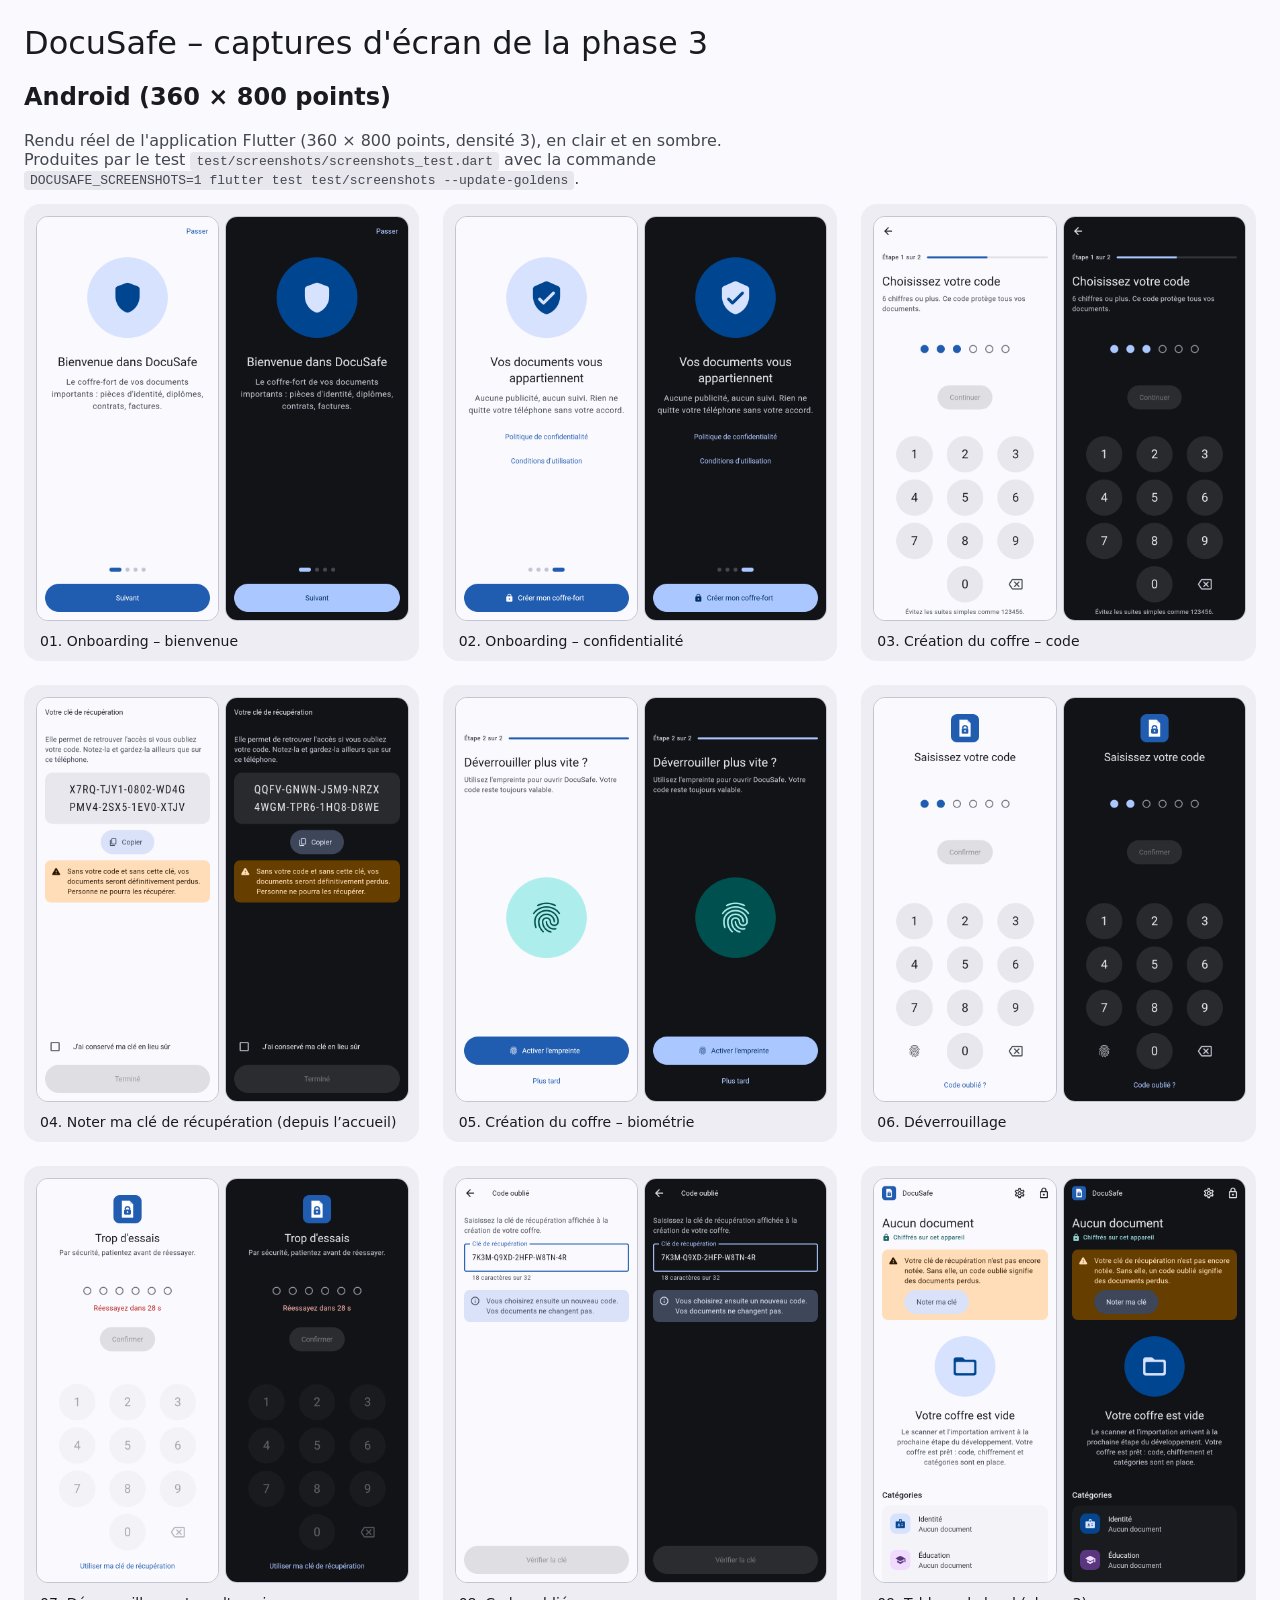
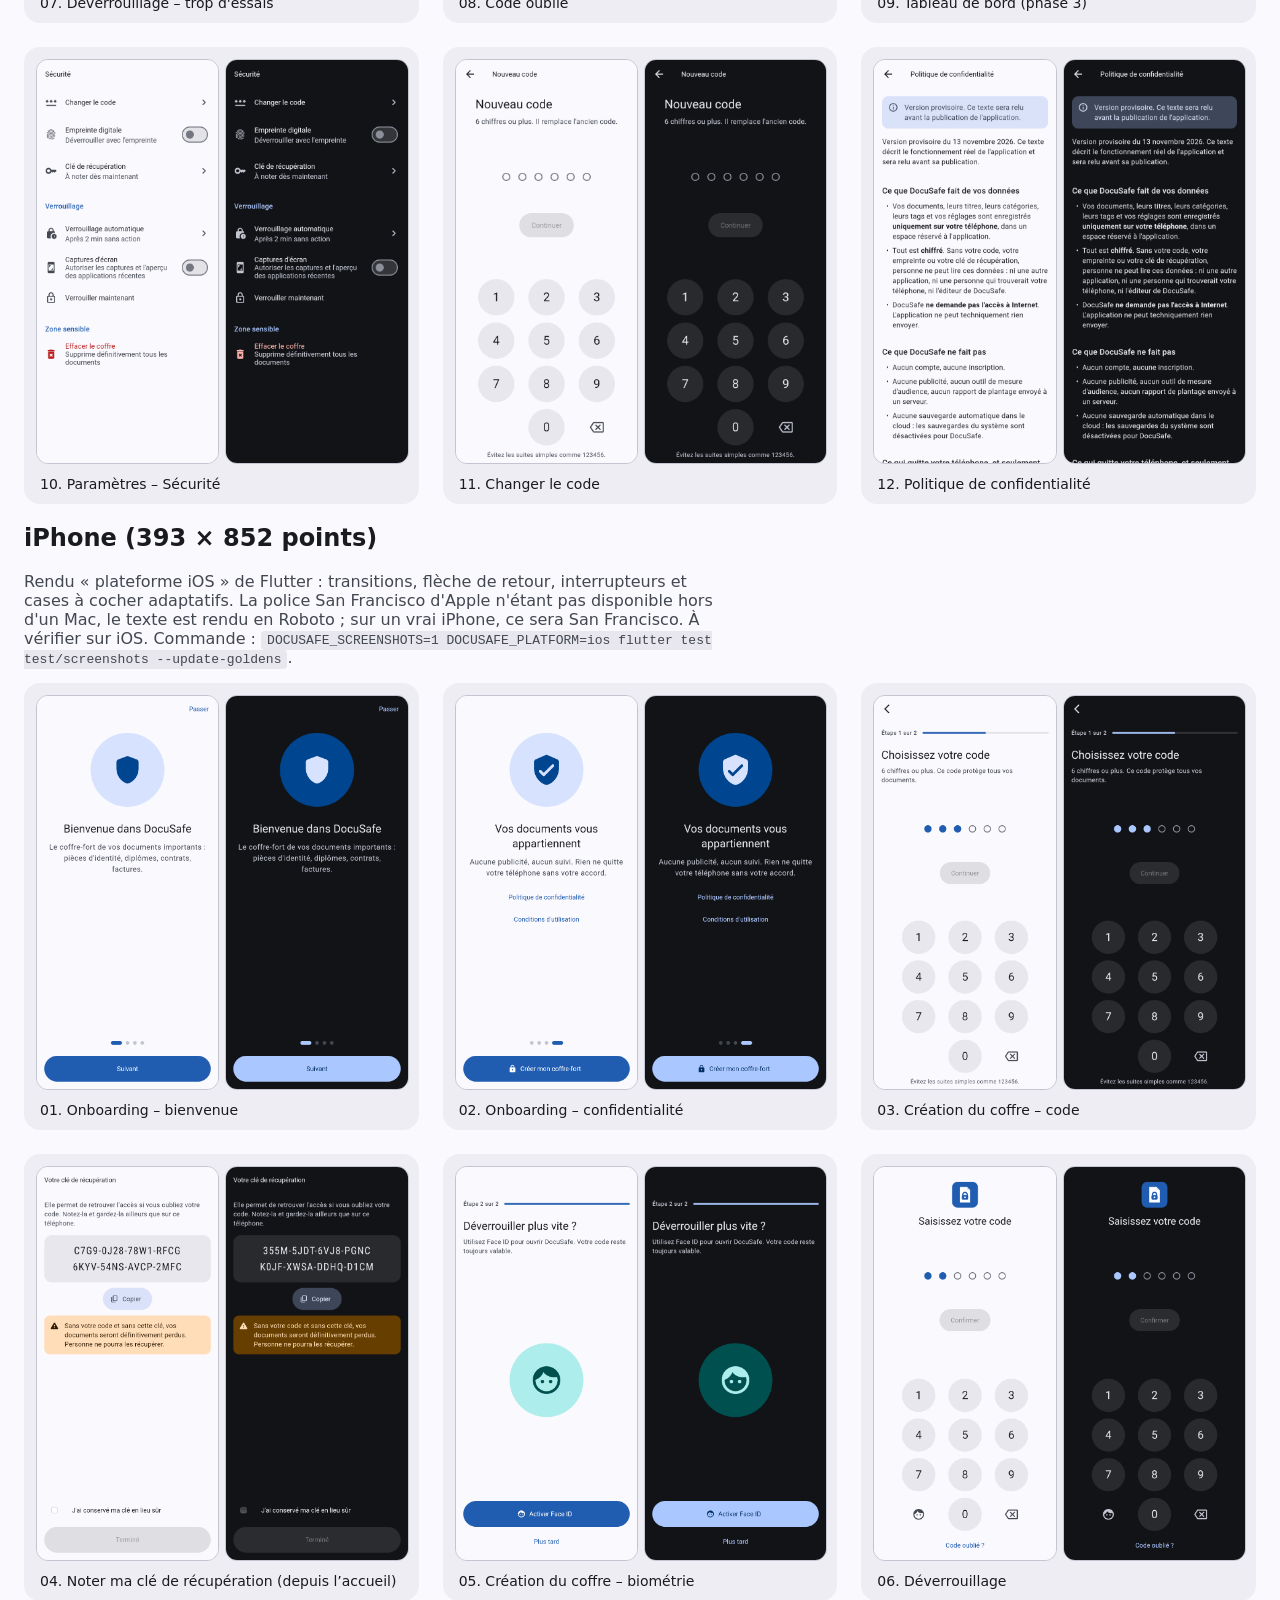
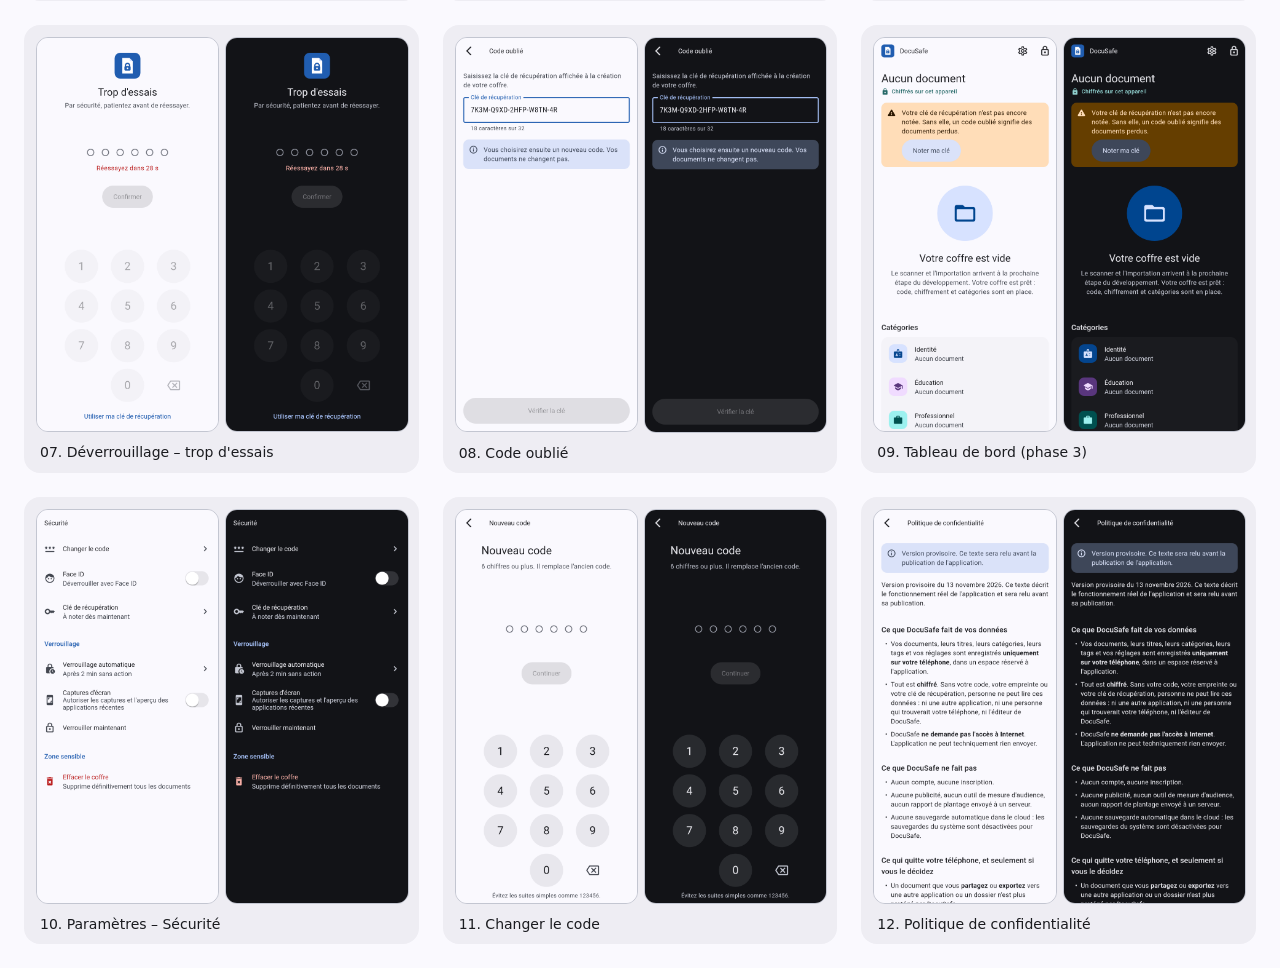
==== docs/captures/index.html @ 206ff632 "D6 révisée : clé de récupération discrète - Création du coffre en deux étapes (code, biométrie facul" ====
<!doctype html>
<html lang="fr">
<head>
<meta charset="utf-8">
<meta name="viewport" content="width=device-width, initial-scale=1">
<title>DocuSafe – captures d'écran (phase 3)</title>
<style>
  body { font-family: system-ui, sans-serif; margin: 24px; background: #FAF9FE; color: #1A1B1F; }
  h1 { font-weight: 500; }
  p { max-width: 70ch; color: #434750; }
  .grid { display: grid; grid-template-columns: repeat(auto-fill, minmax(380px, 1fr)); gap: 24px; }
  figure { margin: 0; background: #EEEDF3; border-radius: 16px; padding: 12px; display: grid; grid-template-columns: 1fr 1fr; gap: 8px; }
  img { width: 100%; border-radius: 12px; border: 1px solid #C3C6D1; }
  figcaption { grid-column: 1 / -1; font-size: 14px; padding: 4px 4px 0; }
  code { background: #E8E7ED; padding: 2px 6px; border-radius: 4px; }
</style>
</head>
<body>
<h1>DocuSafe – captures d'écran de la phase 3</h1>
<h2>Android (360 × 800 points)</h2>
<p>Rendu réel de l'application Flutter (360 × 800 points, densité 3), en clair et en sombre. Produites par le test <code>test/screenshots/screenshots_test.dart</code> avec la commande <code>DOCUSAFE_SCREENSHOTS=1 flutter test test/screenshots --update-goldens</code>.</p>
<div class="grid">
    <figure><img src="01-onboarding-1.png" alt="Onboarding – bienvenue (clair)" loading="lazy"><img src="01-onboarding-1-sombre.png" alt="Onboarding – bienvenue (sombre)" loading="lazy"><figcaption>01. Onboarding – bienvenue</figcaption></figure>
    <figure><img src="02-onboarding-4.png" alt="Onboarding – confidentialité (clair)" loading="lazy"><img src="02-onboarding-4-sombre.png" alt="Onboarding – confidentialité (sombre)" loading="lazy"><figcaption>02. Onboarding – confidentialité</figcaption></figure>
    <figure><img src="03-creation-code.png" alt="Création du coffre – code (clair)" loading="lazy"><img src="03-creation-code-sombre.png" alt="Création du coffre – code (sombre)" loading="lazy"><figcaption>03. Création du coffre – code</figcaption></figure>
    <figure><img src="04-cle-de-recuperation.png" alt="Création du coffre – clé de récupération (clair)" loading="lazy"><img src="04-cle-de-recuperation-sombre.png" alt="Création du coffre – clé de récupération (sombre)" loading="lazy"><figcaption>04. Noter ma clé de récupération (depuis l’accueil)</figcaption></figure>
    <figure><img src="05-biometrie.png" alt="Création du coffre – biométrie (clair)" loading="lazy"><img src="05-biometrie-sombre.png" alt="Création du coffre – biométrie (sombre)" loading="lazy"><figcaption>05. Création du coffre – biométrie</figcaption></figure>
    <figure><img src="06-deverrouillage.png" alt="Déverrouillage (clair)" loading="lazy"><img src="06-deverrouillage-sombre.png" alt="Déverrouillage (sombre)" loading="lazy"><figcaption>06. Déverrouillage</figcaption></figure>
    <figure><img src="07-trop-d-essais.png" alt="Déverrouillage – trop d'essais (clair)" loading="lazy"><img src="07-trop-d-essais-sombre.png" alt="Déverrouillage – trop d'essais (sombre)" loading="lazy"><figcaption>07. Déverrouillage – trop d'essais</figcaption></figure>
    <figure><img src="08-code-oublie.png" alt="Code oublié (clair)" loading="lazy"><img src="08-code-oublie-sombre.png" alt="Code oublié (sombre)" loading="lazy"><figcaption>08. Code oublié</figcaption></figure>
    <figure><img src="09-accueil.png" alt="Tableau de bord (phase 3) (clair)" loading="lazy"><img src="09-accueil-sombre.png" alt="Tableau de bord (phase 3) (sombre)" loading="lazy"><figcaption>09. Tableau de bord (phase 3)</figcaption></figure>
    <figure><img src="10-securite.png" alt="Paramètres – Sécurité (clair)" loading="lazy"><img src="10-securite-sombre.png" alt="Paramètres – Sécurité (sombre)" loading="lazy"><figcaption>10. Paramètres – Sécurité</figcaption></figure>
    <figure><img src="11-changer-le-code.png" alt="Changer le code (clair)" loading="lazy"><img src="11-changer-le-code-sombre.png" alt="Changer le code (sombre)" loading="lazy"><figcaption>11. Changer le code</figcaption></figure>
    <figure><img src="12-confidentialite.png" alt="Politique de confidentialité (clair)" loading="lazy"><img src="12-confidentialite-sombre.png" alt="Politique de confidentialité (sombre)" loading="lazy"><figcaption>12. Politique de confidentialité</figcaption></figure>
</div>
<h2>iPhone (393 × 852 points)</h2>
<p>Rendu « plateforme iOS » de Flutter : transitions, flèche de retour, interrupteurs et cases à cocher adaptatifs. La police San Francisco d'Apple n'étant pas disponible hors d'un Mac, le texte est rendu en Roboto ; sur un vrai iPhone, ce sera San Francisco. À vérifier sur iOS. Commande : <code>DOCUSAFE_SCREENSHOTS=1 DOCUSAFE_PLATFORM=ios flutter test test/screenshots --update-goldens</code>.</p>
<div class="grid">
    <figure><img src="ios/01-onboarding-1.png" alt="Onboarding – bienvenue (iOS, clair)" loading="lazy"><img src="ios/01-onboarding-1-sombre.png" alt="Onboarding – bienvenue (iOS, sombre)" loading="lazy"><figcaption>01. Onboarding – bienvenue</figcaption></figure>
    <figure><img src="ios/02-onboarding-4.png" alt="Onboarding – confidentialité (iOS, clair)" loading="lazy"><img src="ios/02-onboarding-4-sombre.png" alt="Onboarding – confidentialité (iOS, sombre)" loading="lazy"><figcaption>02. Onboarding – confidentialité</figcaption></figure>
    <figure><img src="ios/03-creation-code.png" alt="Création du coffre – code (iOS, clair)" loading="lazy"><img src="ios/03-creation-code-sombre.png" alt="Création du coffre – code (iOS, sombre)" loading="lazy"><figcaption>03. Création du coffre – code</figcaption></figure>
    <figure><img src="ios/04-cle-de-recuperation.png" alt="Création du coffre – clé de récupération (iOS, clair)" loading="lazy"><img src="ios/04-cle-de-recuperation-sombre.png" alt="Création du coffre – clé de récupération (iOS, sombre)" loading="lazy"><figcaption>04. Noter ma clé de récupération (depuis l’accueil)</figcaption></figure>
    <figure><img src="ios/05-biometrie.png" alt="Création du coffre – biométrie (iOS, clair)" loading="lazy"><img src="ios/05-biometrie-sombre.png" alt="Création du coffre – biométrie (iOS, sombre)" loading="lazy"><figcaption>05. Création du coffre – biométrie</figcaption></figure>
    <figure><img src="ios/06-deverrouillage.png" alt="Déverrouillage (iOS, clair)" loading="lazy"><img src="ios/06-deverrouillage-sombre.png" alt="Déverrouillage (iOS, sombre)" loading="lazy"><figcaption>06. Déverrouillage</figcaption></figure>
    <figure><img src="ios/07-trop-d-essais.png" alt="Déverrouillage – trop d'essais (iOS, clair)" loading="lazy"><img src="ios/07-trop-d-essais-sombre.png" alt="Déverrouillage – trop d'essais (iOS, sombre)" loading="lazy"><figcaption>07. Déverrouillage – trop d'essais</figcaption></figure>
    <figure><img src="ios/08-code-oublie.png" alt="Code oublié (iOS, clair)" loading="lazy"><img src="ios/08-code-oublie-sombre.png" alt="Code oublié (iOS, sombre)" loading="lazy"><figcaption>08. Code oublié</figcaption></figure>
    <figure><img src="ios/09-accueil.png" alt="Tableau de bord (phase 3) (iOS, clair)" loading="lazy"><img src="ios/09-accueil-sombre.png" alt="Tableau de bord (phase 3) (iOS, sombre)" loading="lazy"><figcaption>09. Tableau de bord (phase 3)</figcaption></figure>
    <figure><img src="ios/10-securite.png" alt="Paramètres – Sécurité (iOS, clair)" loading="lazy"><img src="ios/10-securite-sombre.png" alt="Paramètres – Sécurité (iOS, sombre)" loading="lazy"><figcaption>10. Paramètres – Sécurité</figcaption></figure>
    <figure><img src="ios/11-changer-le-code.png" alt="Changer le code (iOS, clair)" loading="lazy"><img src="ios/11-changer-le-code-sombre.png" alt="Changer le code (iOS, sombre)" loading="lazy"><figcaption>11. Changer le code</figcaption></figure>
    <figure><img src="ios/12-confidentialite.png" alt="Politique de confidentialité (iOS, clair)" loading="lazy"><img src="ios/12-confidentialite-sombre.png" alt="Politique de confidentialité (iOS, sombre)" loading="lazy"><figcaption>12. Politique de confidentialité</figcaption></figure>
</div>
</body>
</html>
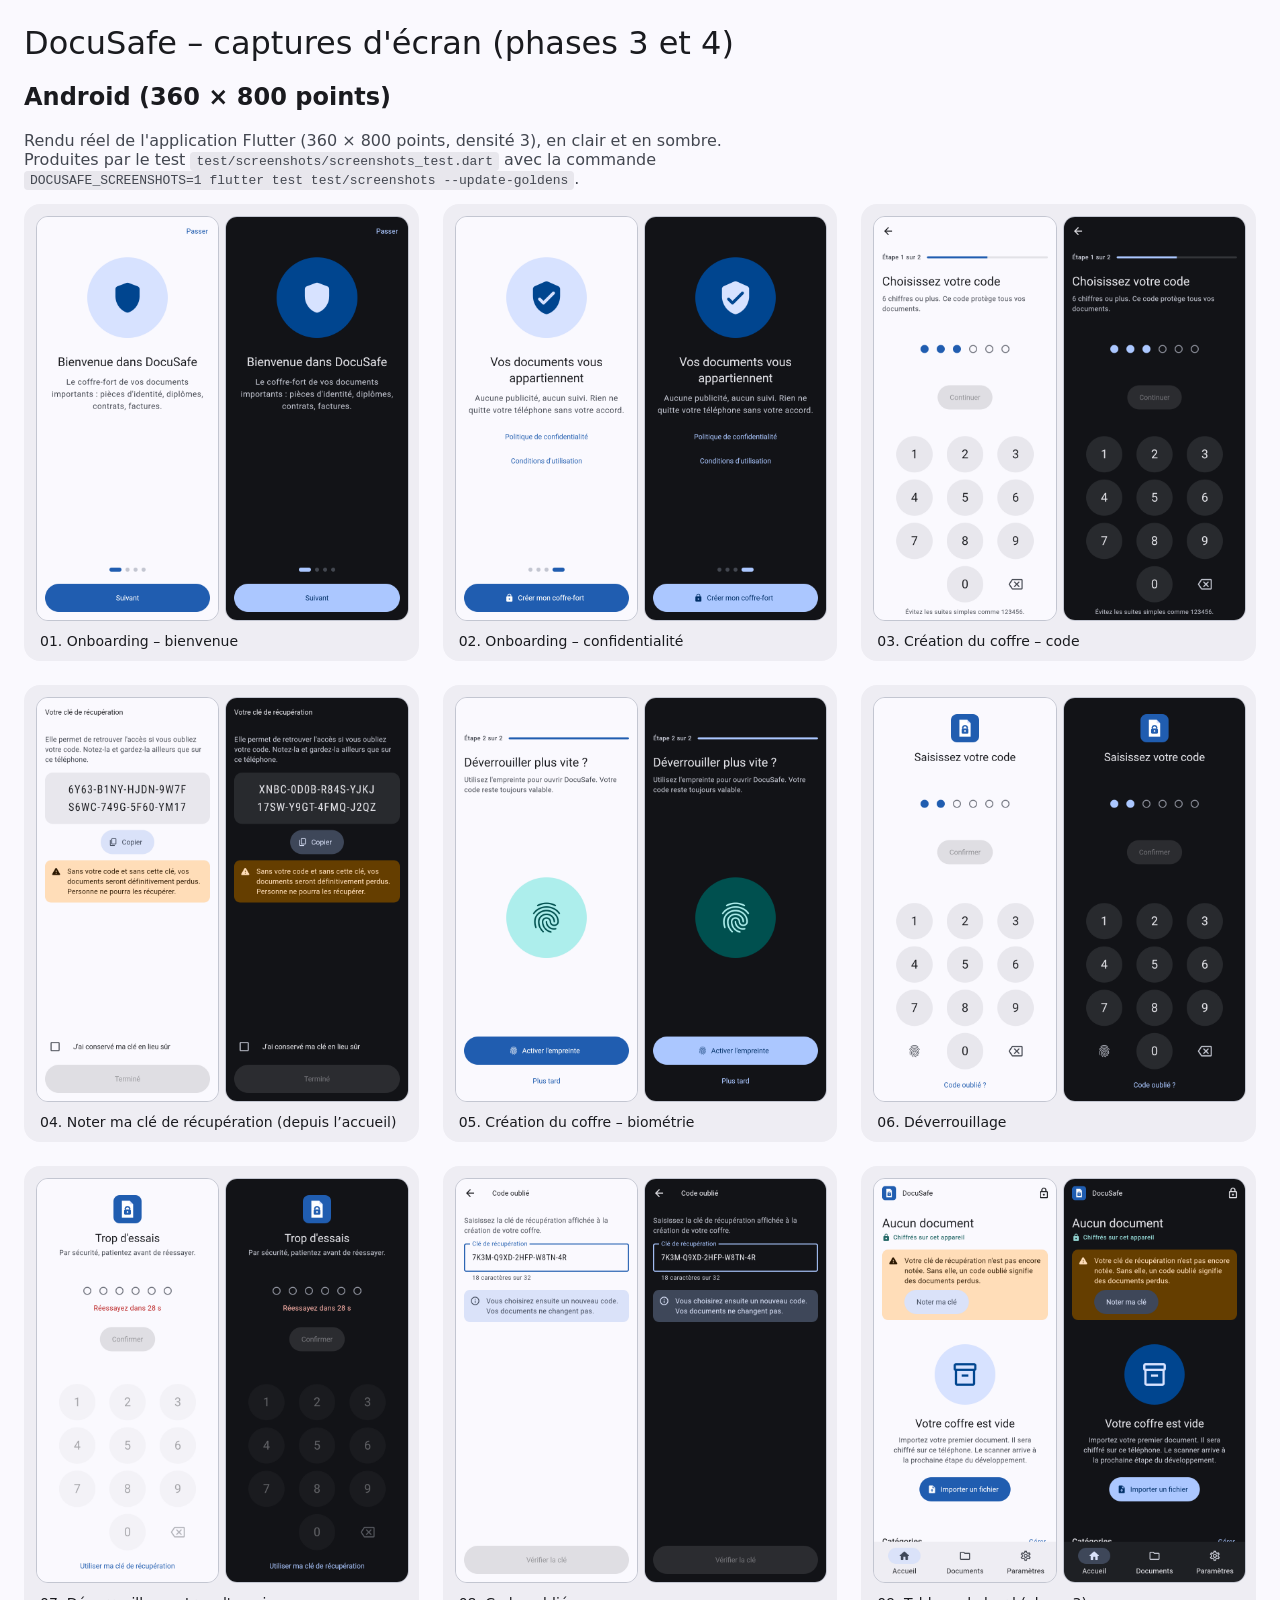
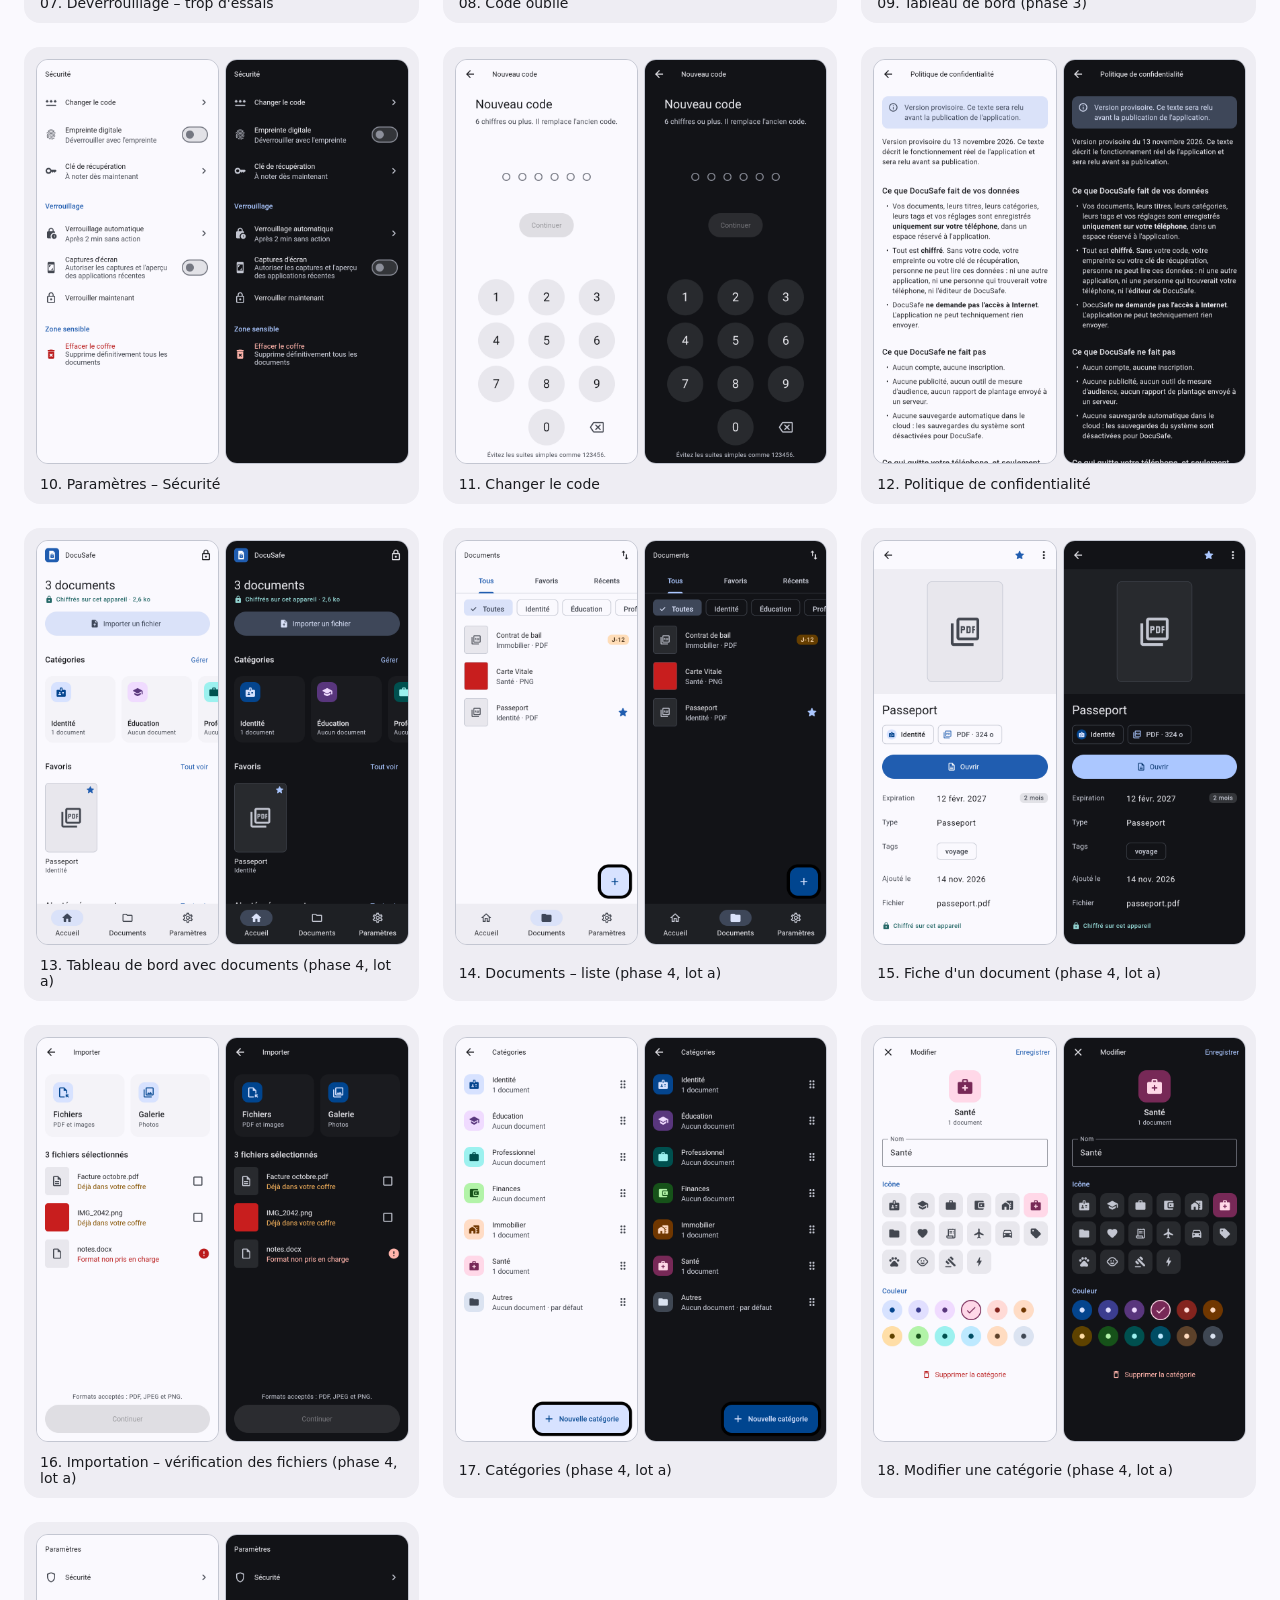
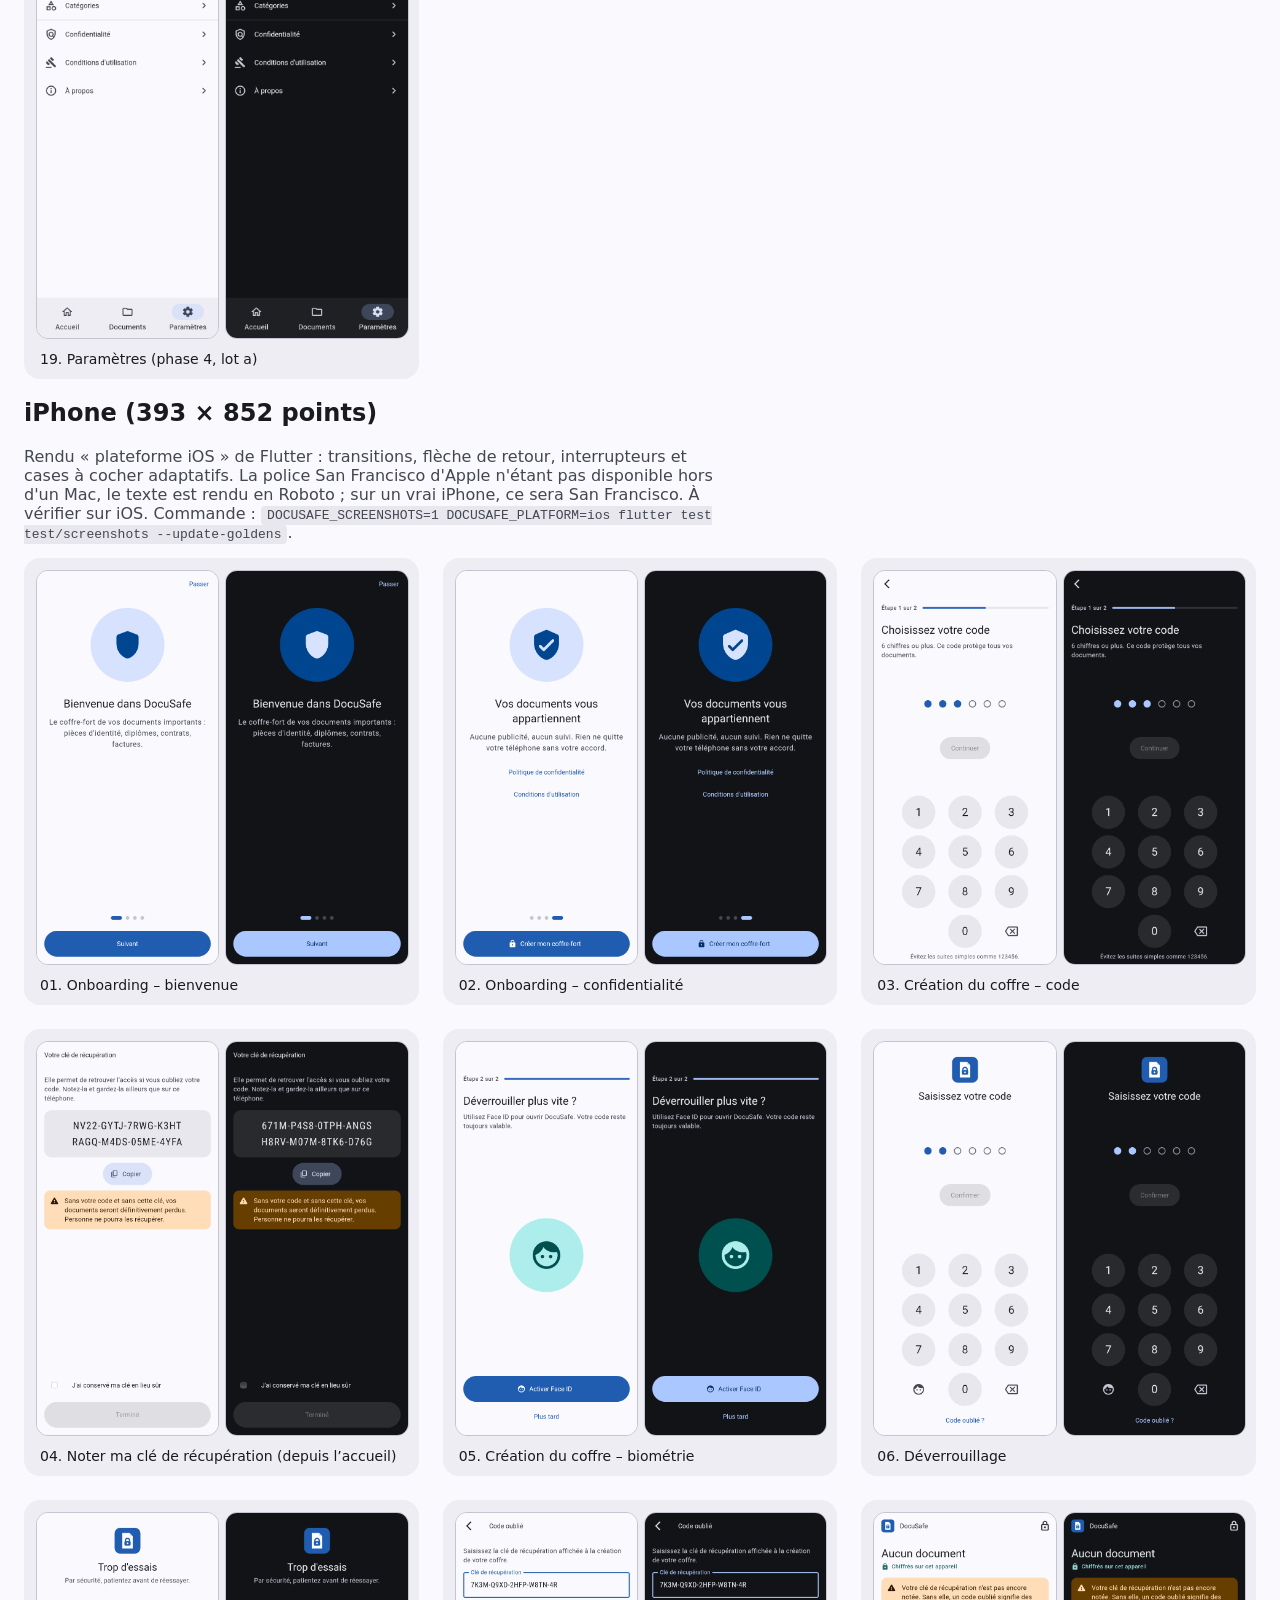
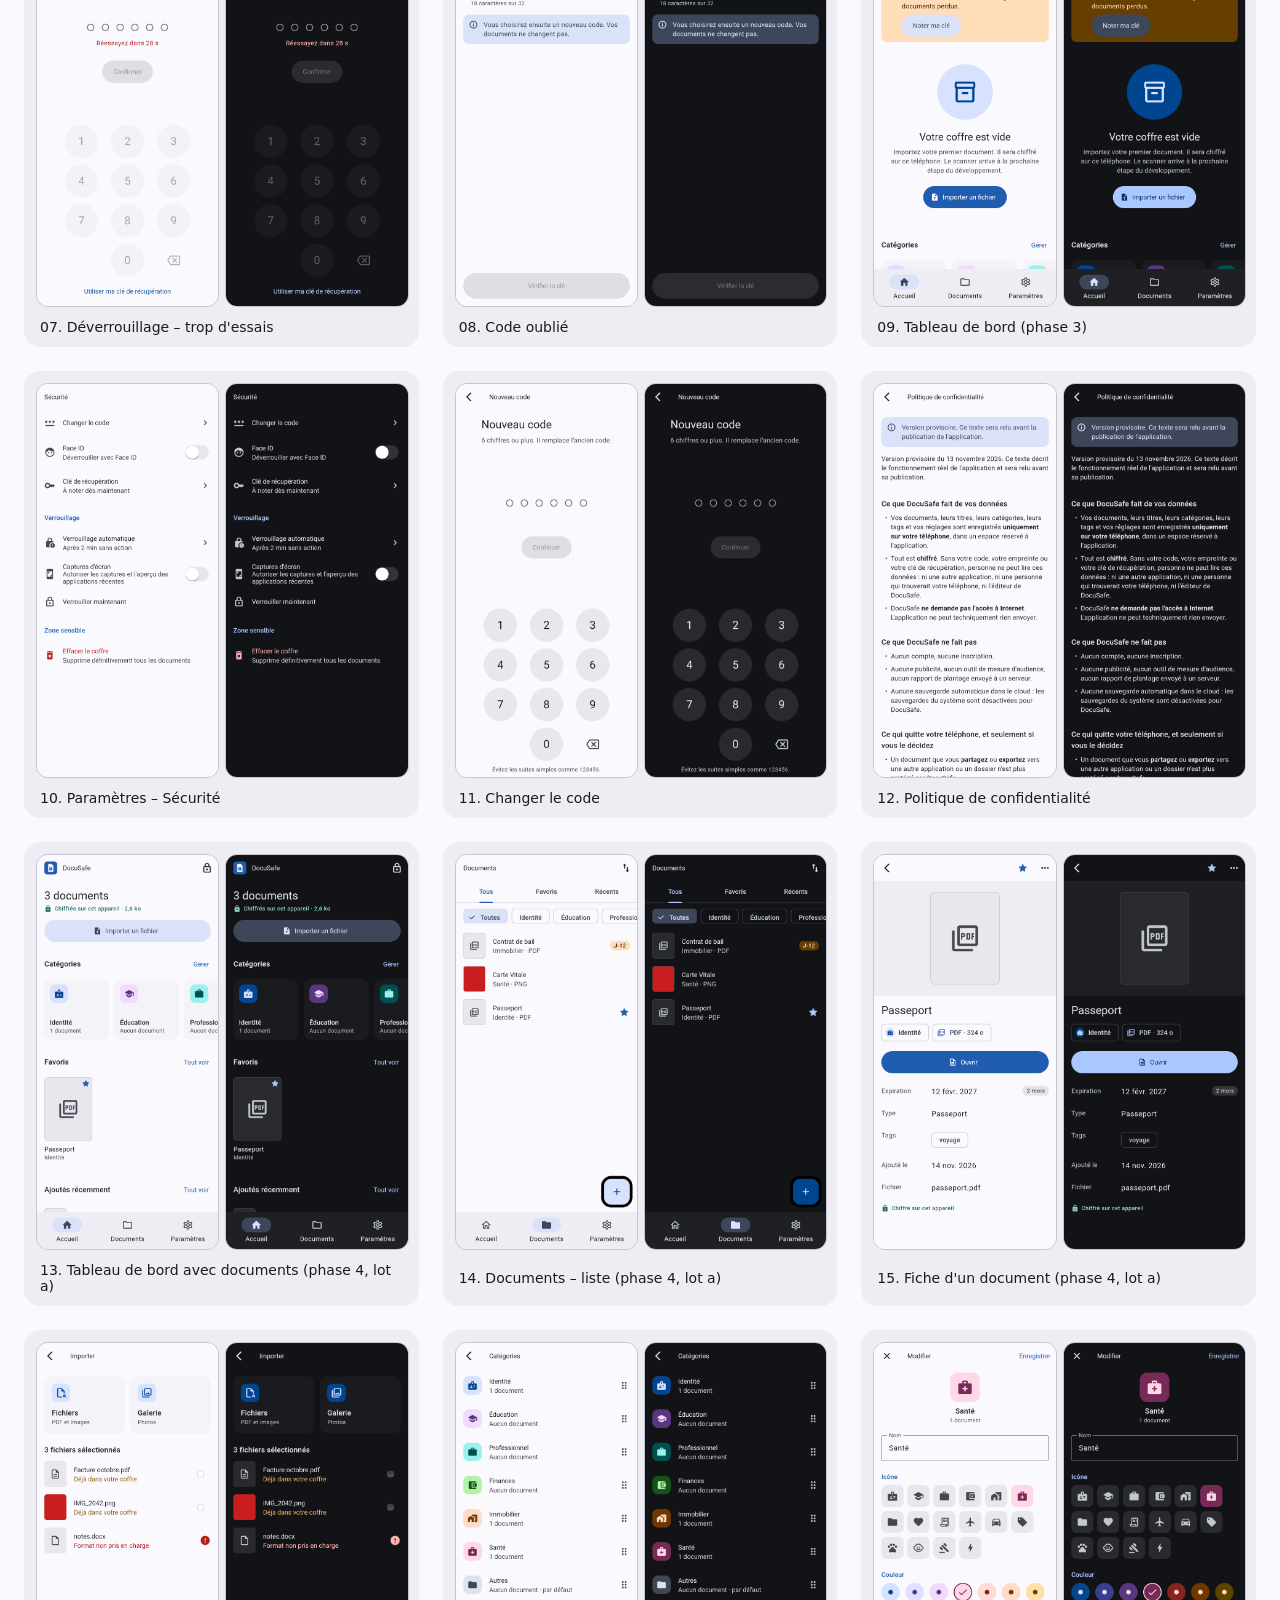
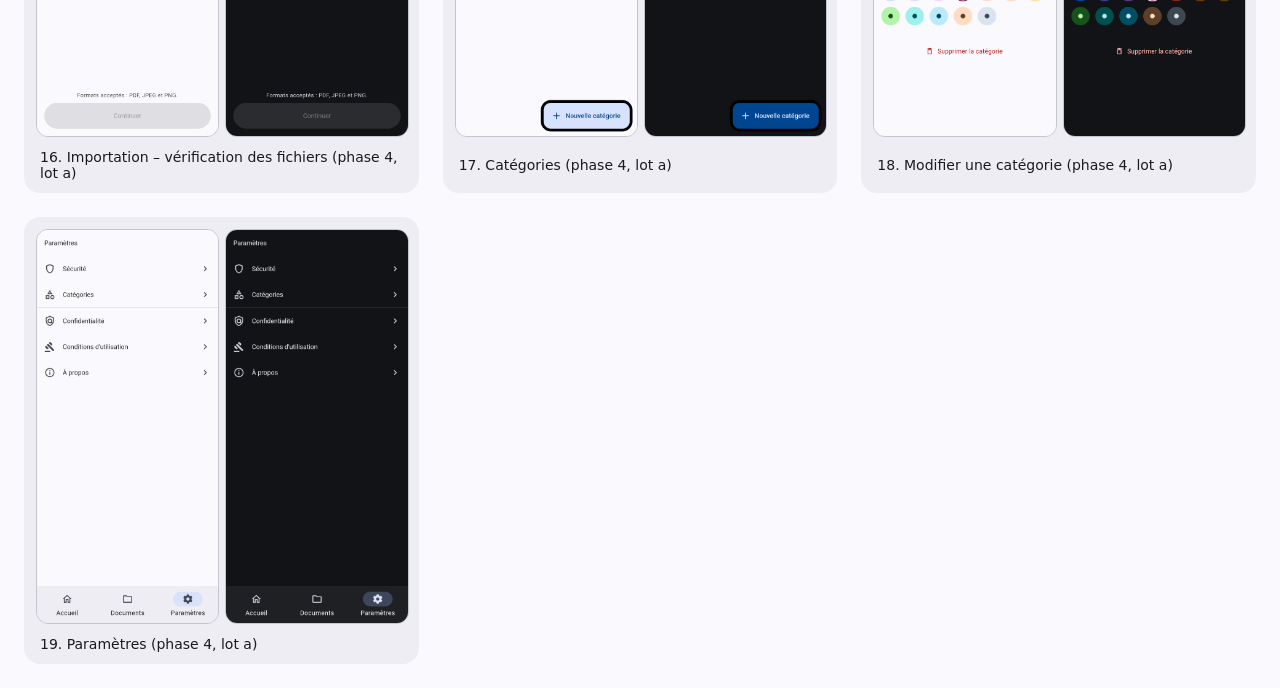
==== commit 906fdd74: "Phase 4 lot a (2/3) : écrans documents, importation, catégories, navigation, paramètres - Barre du b" ====
--- a/docs/captures/index.html
+++ b/docs/captures/index.html
@@ -3,7 +3,7 @@
 <head>
 <meta charset="utf-8">
 <meta name="viewport" content="width=device-width, initial-scale=1">
-<title>DocuSafe – captures d'écran (phase 3)</title>
+<title>DocuSafe – captures d'écran</title>
 <style>
   body { font-family: system-ui, sans-serif; margin: 24px; background: #FAF9FE; color: #1A1B1F; }
   h1 { font-weight: 500; }
@@ -16,7 +16,7 @@
 </style>
 </head>
 <body>
-<h1>DocuSafe – captures d'écran de la phase 3</h1>
+<h1>DocuSafe – captures d'écran (phases 3 et 4)</h1>
 <h2>Android (360 × 800 points)</h2>
 <p>Rendu réel de l'application Flutter (360 × 800 points, densité 3), en clair et en sombre. Produites par le test <code>test/screenshots/screenshots_test.dart</code> avec la commande <code>DOCUSAFE_SCREENSHOTS=1 flutter test test/screenshots --update-goldens</code>.</p>
 <div class="grid">
@@ -32,6 +32,13 @@
     <figure><img src="10-securite.png" alt="Paramètres – Sécurité (clair)" loading="lazy"><img src="10-securite-sombre.png" alt="Paramètres – Sécurité (sombre)" loading="lazy"><figcaption>10. Paramètres – Sécurité</figcaption></figure>
     <figure><img src="11-changer-le-code.png" alt="Changer le code (clair)" loading="lazy"><img src="11-changer-le-code-sombre.png" alt="Changer le code (sombre)" loading="lazy"><figcaption>11. Changer le code</figcaption></figure>
     <figure><img src="12-confidentialite.png" alt="Politique de confidentialité (clair)" loading="lazy"><img src="12-confidentialite-sombre.png" alt="Politique de confidentialité (sombre)" loading="lazy"><figcaption>12. Politique de confidentialité</figcaption></figure>
+    <figure><img src="13-accueil-rempli.png" alt="Tableau de bord avec documents (clair)" loading="lazy"><img src="13-accueil-rempli-sombre.png" alt="Tableau de bord avec documents (sombre)" loading="lazy"><figcaption>13. Tableau de bord avec documents (phase 4, lot a)</figcaption></figure>
+    <figure><img src="14-documents.png" alt="Documents – liste (clair)" loading="lazy"><img src="14-documents-sombre.png" alt="Documents – liste (sombre)" loading="lazy"><figcaption>14. Documents – liste (phase 4, lot a)</figcaption></figure>
+    <figure><img src="15-fiche.png" alt="Fiche d'un document (clair)" loading="lazy"><img src="15-fiche-sombre.png" alt="Fiche d'un document (sombre)" loading="lazy"><figcaption>15. Fiche d'un document (phase 4, lot a)</figcaption></figure>
+    <figure><img src="16-importation.png" alt="Importation – vérification des fichiers (clair)" loading="lazy"><img src="16-importation-sombre.png" alt="Importation – vérification des fichiers (sombre)" loading="lazy"><figcaption>16. Importation – vérification des fichiers (phase 4, lot a)</figcaption></figure>
+    <figure><img src="17-categories.png" alt="Catégories (clair)" loading="lazy"><img src="17-categories-sombre.png" alt="Catégories (sombre)" loading="lazy"><figcaption>17. Catégories (phase 4, lot a)</figcaption></figure>
+    <figure><img src="18-categorie-modifier.png" alt="Modifier une catégorie (clair)" loading="lazy"><img src="18-categorie-modifier-sombre.png" alt="Modifier une catégorie (sombre)" loading="lazy"><figcaption>18. Modifier une catégorie (phase 4, lot a)</figcaption></figure>
+    <figure><img src="19-parametres.png" alt="Paramètres (clair)" loading="lazy"><img src="19-parametres-sombre.png" alt="Paramètres (sombre)" loading="lazy"><figcaption>19. Paramètres (phase 4, lot a)</figcaption></figure>
 </div>
 <h2>iPhone (393 × 852 points)</h2>
 <p>Rendu « plateforme iOS » de Flutter : transitions, flèche de retour, interrupteurs et cases à cocher adaptatifs. La police San Francisco d'Apple n'étant pas disponible hors d'un Mac, le texte est rendu en Roboto ; sur un vrai iPhone, ce sera San Francisco. À vérifier sur iOS. Commande : <code>DOCUSAFE_SCREENSHOTS=1 DOCUSAFE_PLATFORM=ios flutter test test/screenshots --update-goldens</code>.</p>
@@ -48,6 +55,13 @@
     <figure><img src="ios/10-securite.png" alt="Paramètres – Sécurité (iOS, clair)" loading="lazy"><img src="ios/10-securite-sombre.png" alt="Paramètres – Sécurité (iOS, sombre)" loading="lazy"><figcaption>10. Paramètres – Sécurité</figcaption></figure>
     <figure><img src="ios/11-changer-le-code.png" alt="Changer le code (iOS, clair)" loading="lazy"><img src="ios/11-changer-le-code-sombre.png" alt="Changer le code (iOS, sombre)" loading="lazy"><figcaption>11. Changer le code</figcaption></figure>
     <figure><img src="ios/12-confidentialite.png" alt="Politique de confidentialité (iOS, clair)" loading="lazy"><img src="ios/12-confidentialite-sombre.png" alt="Politique de confidentialité (iOS, sombre)" loading="lazy"><figcaption>12. Politique de confidentialité</figcaption></figure>
+    <figure><img src="ios/13-accueil-rempli.png" alt="Tableau de bord avec documents (iOS, clair)" loading="lazy"><img src="ios/13-accueil-rempli-sombre.png" alt="Tableau de bord avec documents (iOS, sombre)" loading="lazy"><figcaption>13. Tableau de bord avec documents (phase 4, lot a)</figcaption></figure>
+    <figure><img src="ios/14-documents.png" alt="Documents – liste (iOS, clair)" loading="lazy"><img src="ios/14-documents-sombre.png" alt="Documents – liste (iOS, sombre)" loading="lazy"><figcaption>14. Documents – liste (phase 4, lot a)</figcaption></figure>
+    <figure><img src="ios/15-fiche.png" alt="Fiche d'un document (iOS, clair)" loading="lazy"><img src="ios/15-fiche-sombre.png" alt="Fiche d'un document (iOS, sombre)" loading="lazy"><figcaption>15. Fiche d'un document (phase 4, lot a)</figcaption></figure>
+    <figure><img src="ios/16-importation.png" alt="Importation – vérification des fichiers (iOS, clair)" loading="lazy"><img src="ios/16-importation-sombre.png" alt="Importation – vérification des fichiers (iOS, sombre)" loading="lazy"><figcaption>16. Importation – vérification des fichiers (phase 4, lot a)</figcaption></figure>
+    <figure><img src="ios/17-categories.png" alt="Catégories (iOS, clair)" loading="lazy"><img src="ios/17-categories-sombre.png" alt="Catégories (iOS, sombre)" loading="lazy"><figcaption>17. Catégories (phase 4, lot a)</figcaption></figure>
+    <figure><img src="ios/18-categorie-modifier.png" alt="Modifier une catégorie (iOS, clair)" loading="lazy"><img src="ios/18-categorie-modifier-sombre.png" alt="Modifier une catégorie (iOS, sombre)" loading="lazy"><figcaption>18. Modifier une catégorie (phase 4, lot a)</figcaption></figure>
+    <figure><img src="ios/19-parametres.png" alt="Paramètres (iOS, clair)" loading="lazy"><img src="ios/19-parametres-sombre.png" alt="Paramètres (iOS, sombre)" loading="lazy"><figcaption>19. Paramètres (phase 4, lot a)</figcaption></figure>
 </div>
 </body>
 </html>
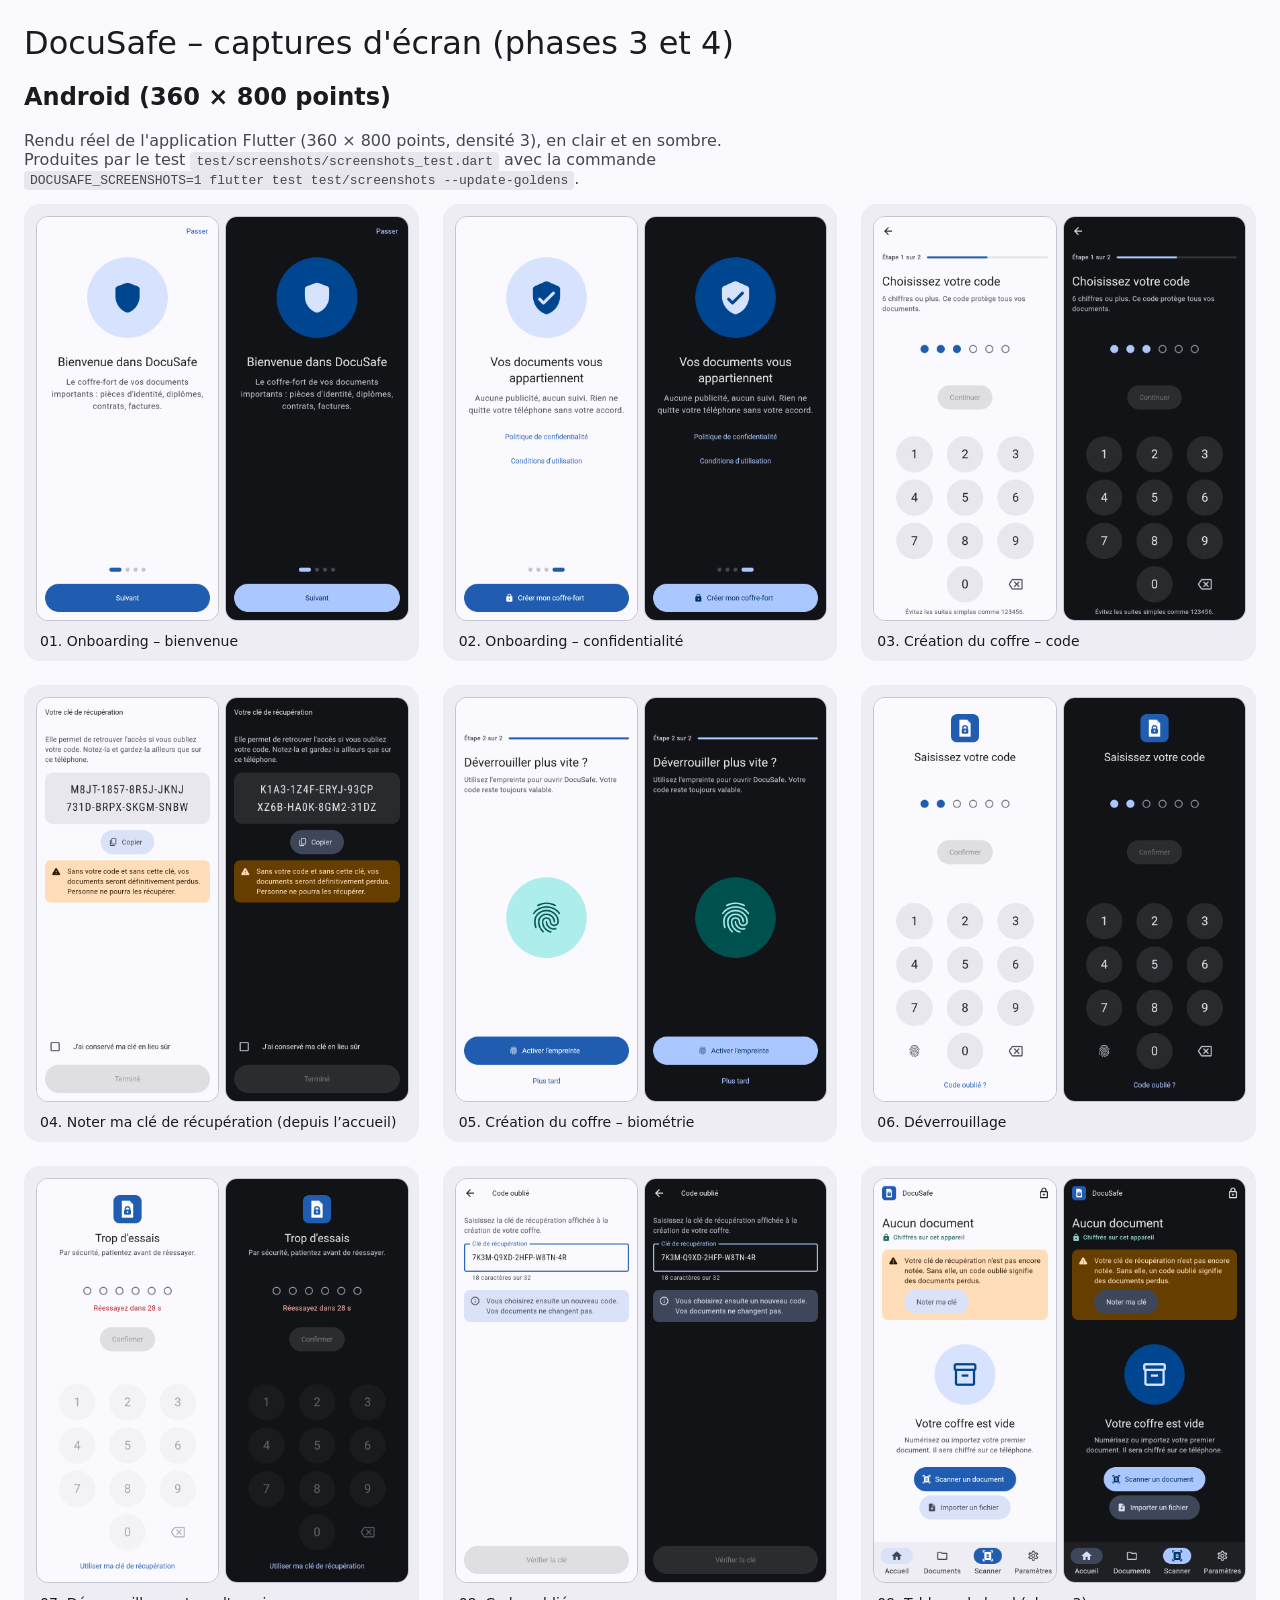
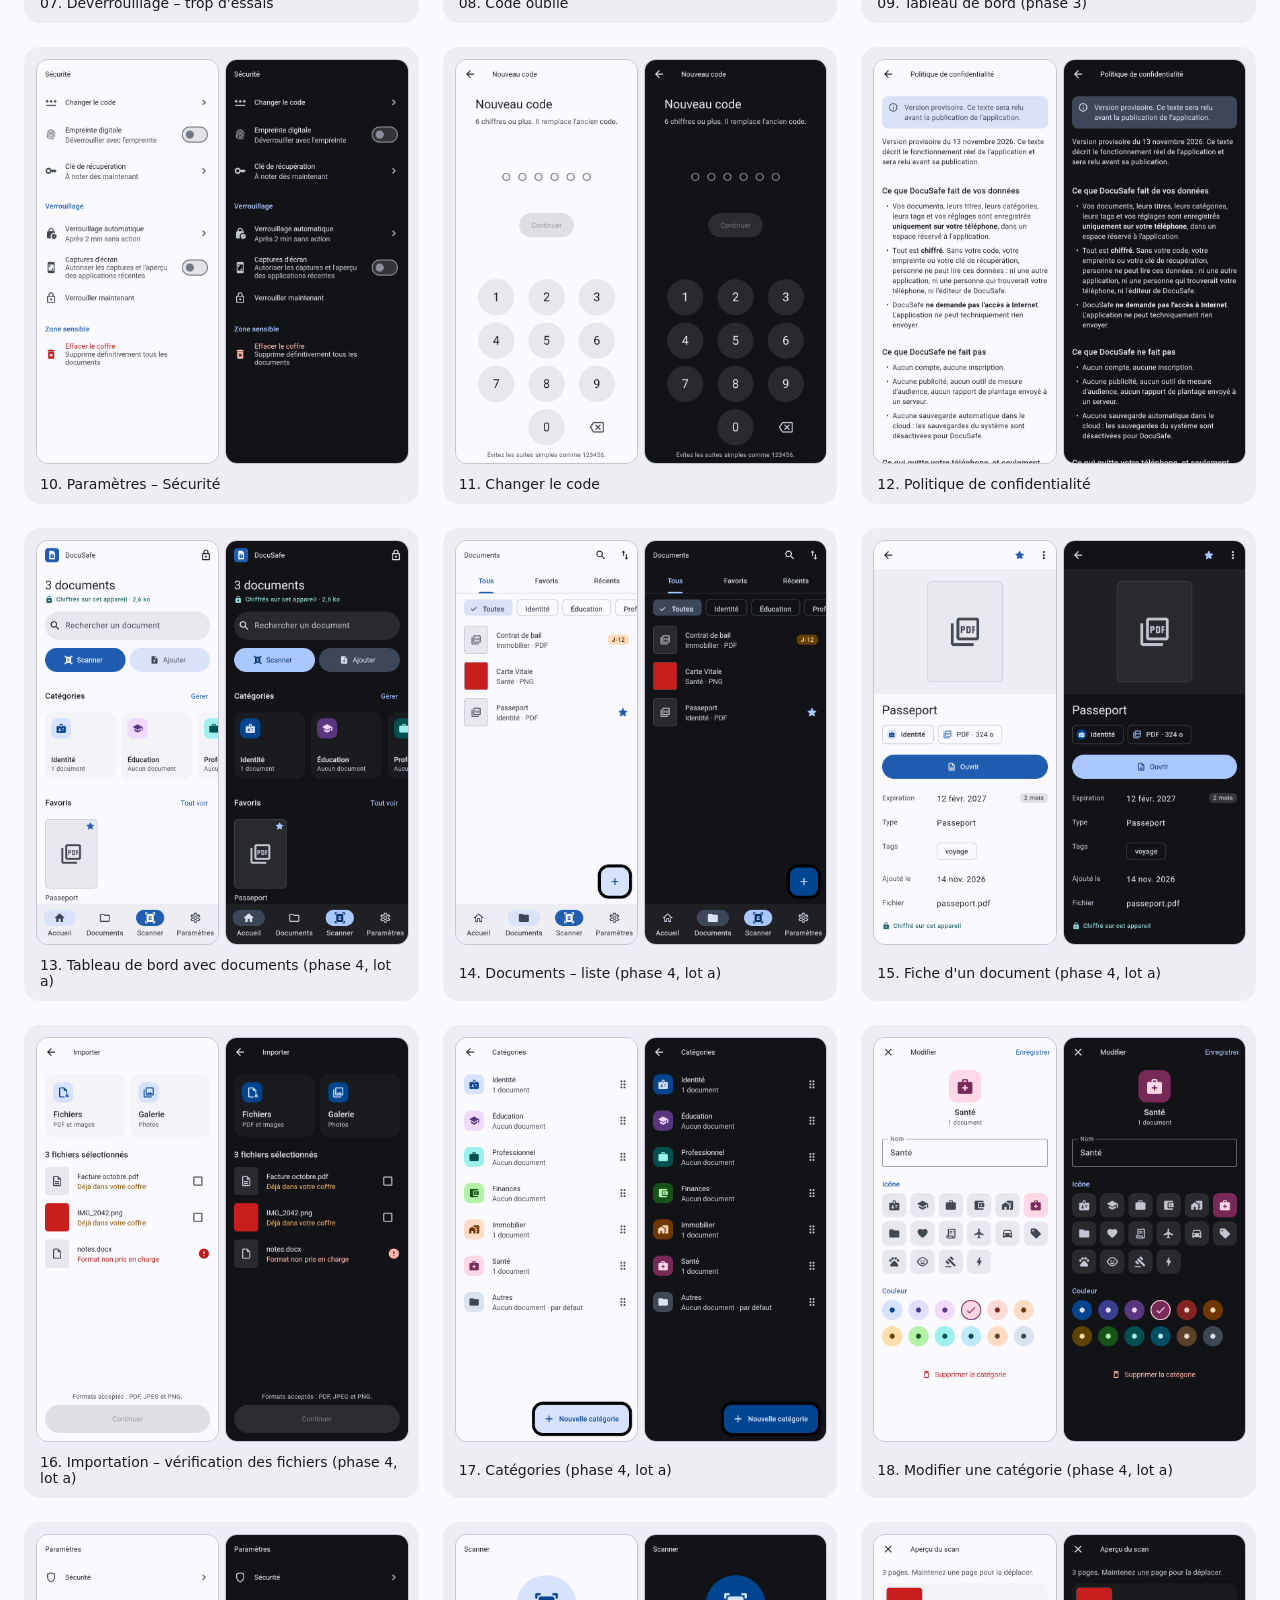
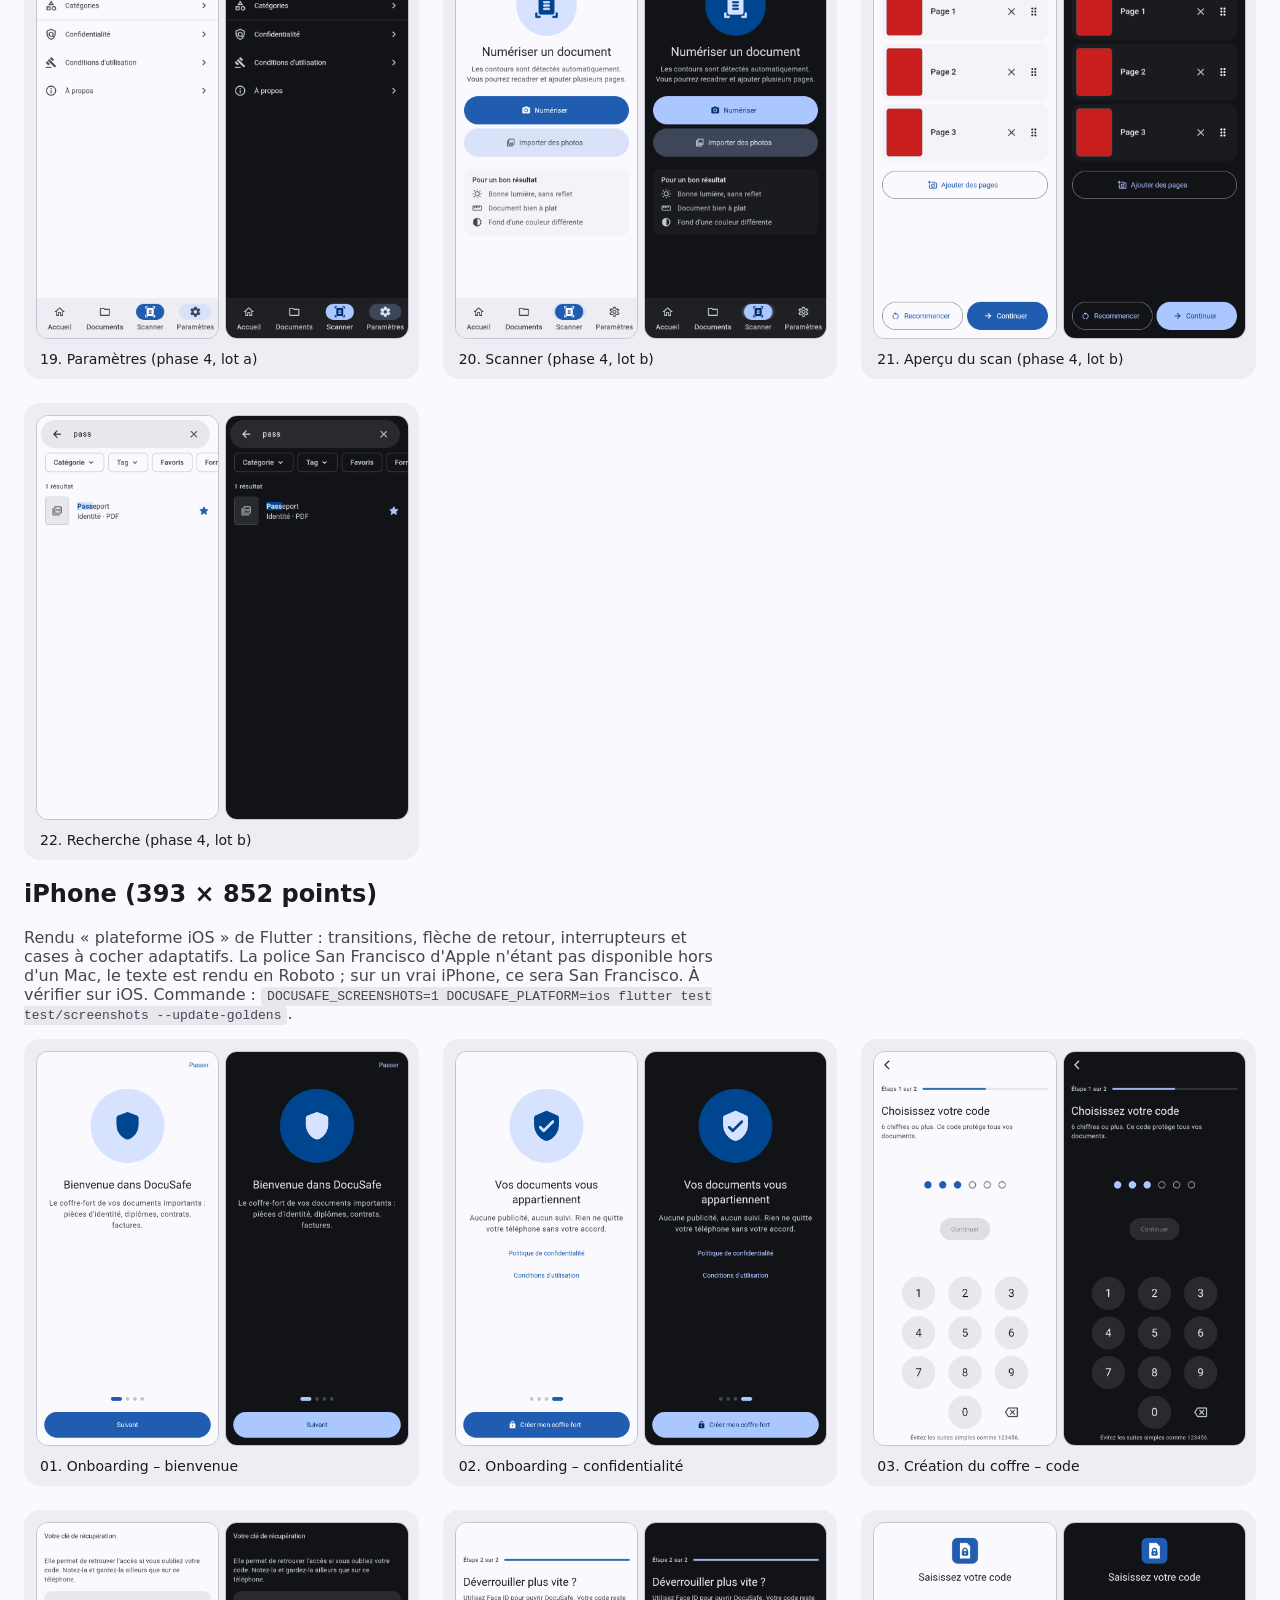
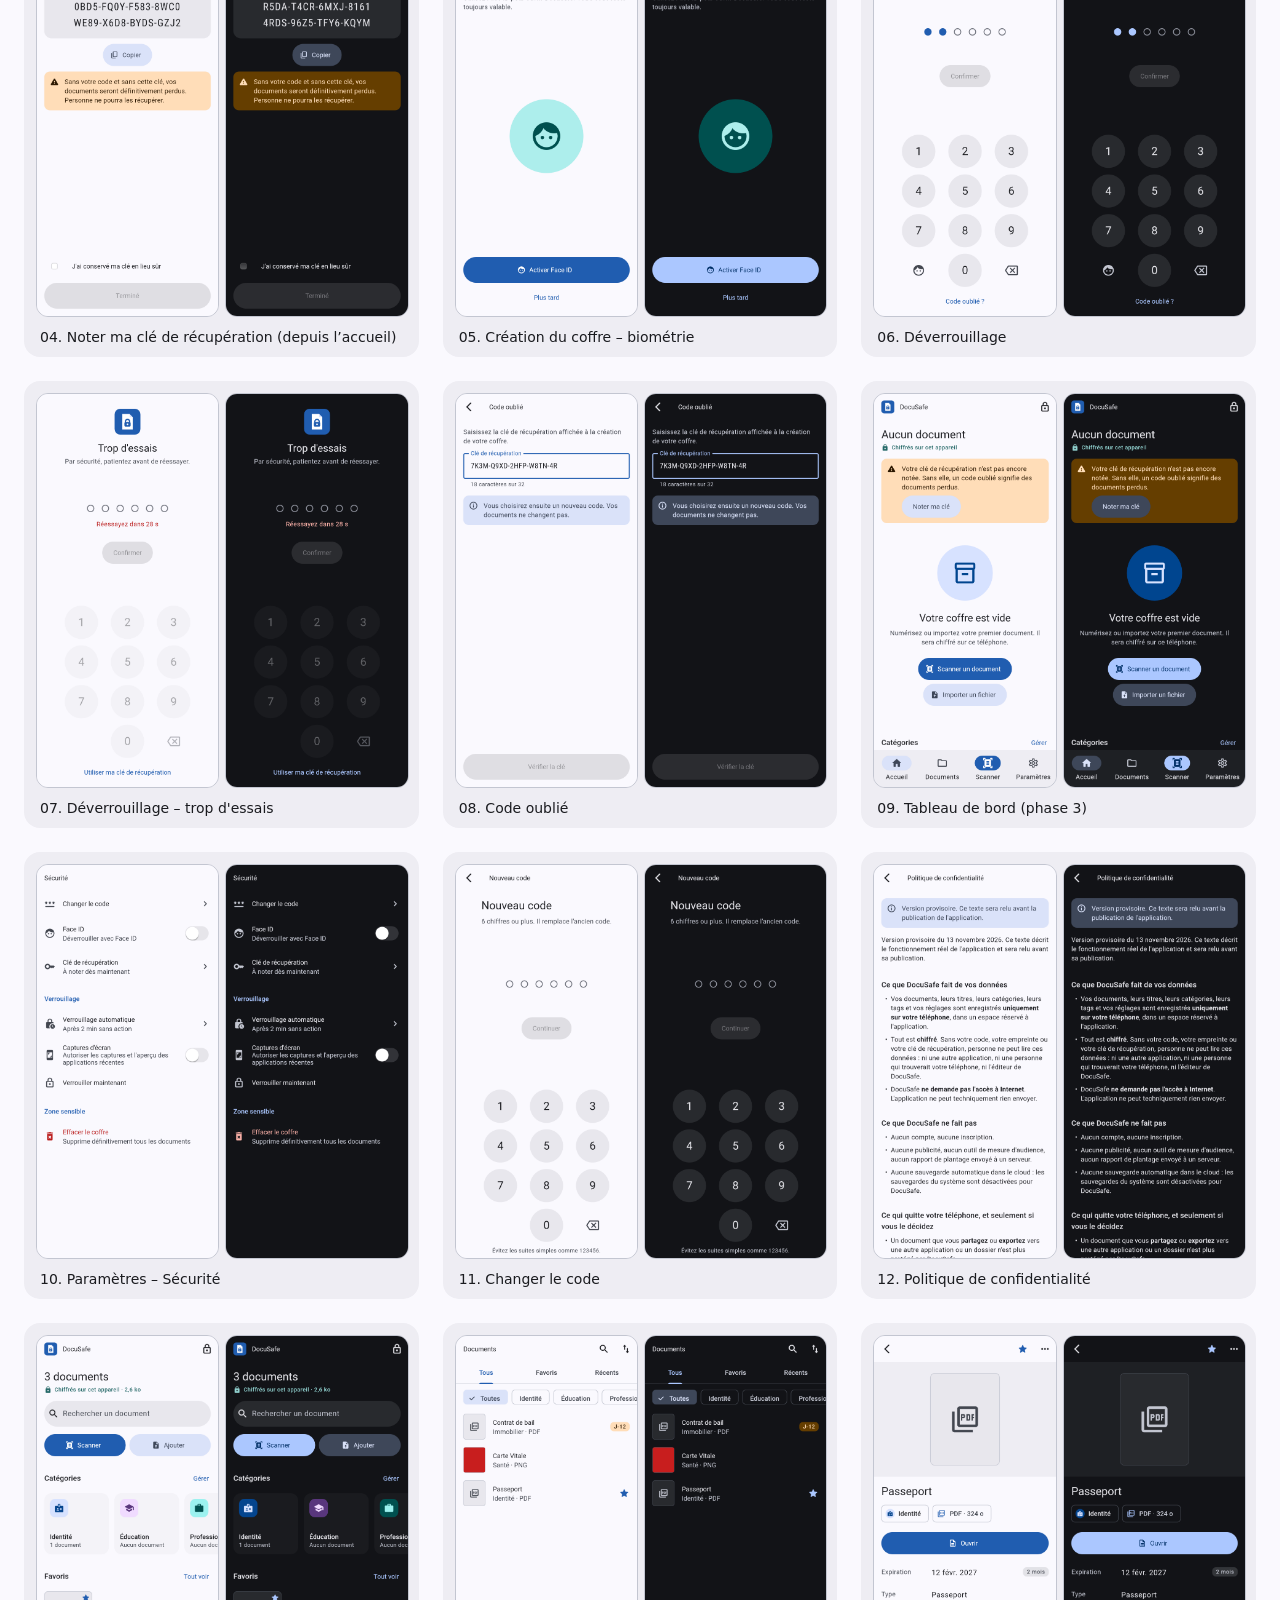
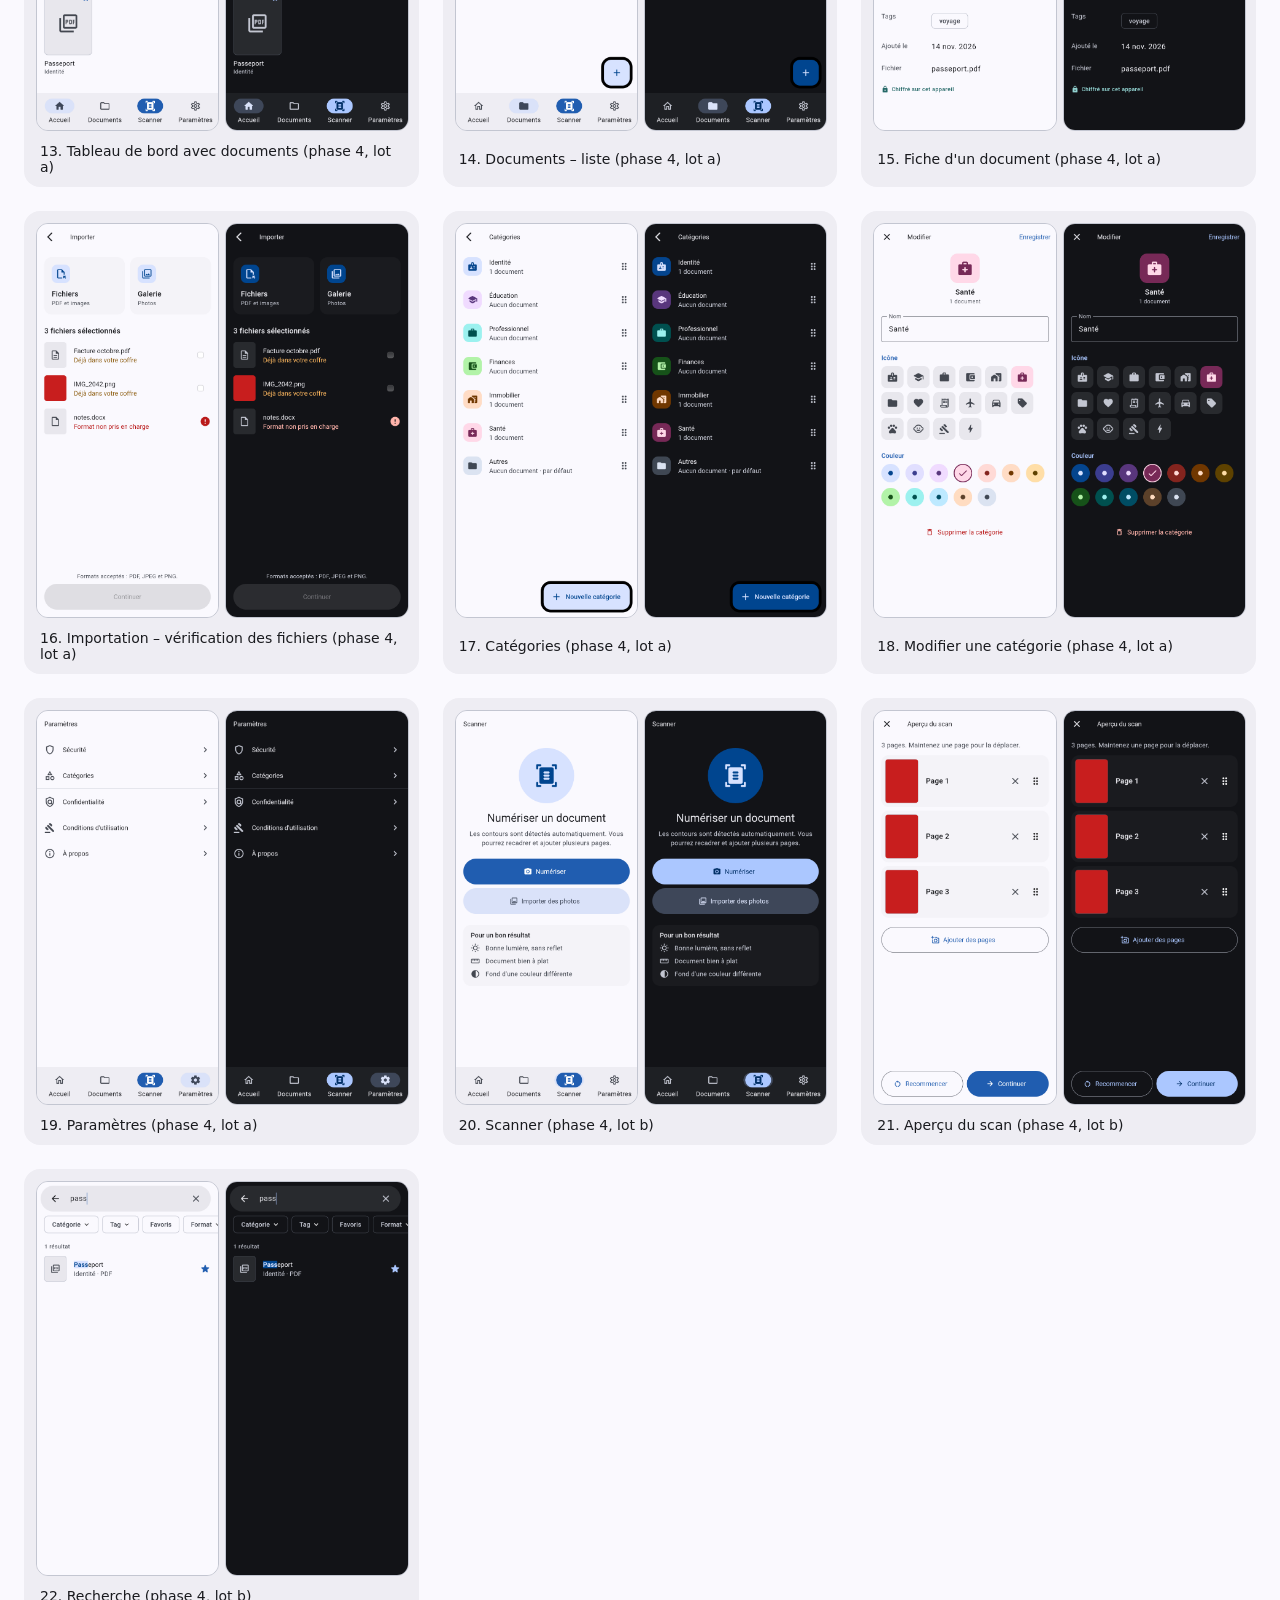
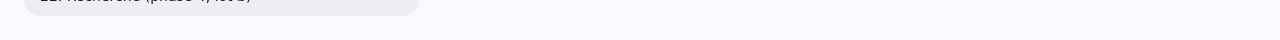
==== commit a7ab5a41: "Phase 4 lot b : scanner et recherche - Onglet Scanner (pastille permanente), scanner du système via " ====
--- a/docs/captures/index.html
+++ b/docs/captures/index.html
@@ -39,6 +39,9 @@
     <figure><img src="17-categories.png" alt="Catégories (clair)" loading="lazy"><img src="17-categories-sombre.png" alt="Catégories (sombre)" loading="lazy"><figcaption>17. Catégories (phase 4, lot a)</figcaption></figure>
     <figure><img src="18-categorie-modifier.png" alt="Modifier une catégorie (clair)" loading="lazy"><img src="18-categorie-modifier-sombre.png" alt="Modifier une catégorie (sombre)" loading="lazy"><figcaption>18. Modifier une catégorie (phase 4, lot a)</figcaption></figure>
     <figure><img src="19-parametres.png" alt="Paramètres (clair)" loading="lazy"><img src="19-parametres-sombre.png" alt="Paramètres (sombre)" loading="lazy"><figcaption>19. Paramètres (phase 4, lot a)</figcaption></figure>
+    <figure><img src="20-scanner.png" alt="Scanner (clair)" loading="lazy"><img src="20-scanner-sombre.png" alt="Scanner (sombre)" loading="lazy"><figcaption>20. Scanner (phase 4, lot b)</figcaption></figure>
+    <figure><img src="21-apercu-scan.png" alt="Aperçu du scan (clair)" loading="lazy"><img src="21-apercu-scan-sombre.png" alt="Aperçu du scan (sombre)" loading="lazy"><figcaption>21. Aperçu du scan (phase 4, lot b)</figcaption></figure>
+    <figure><img src="22-recherche.png" alt="Recherche (clair)" loading="lazy"><img src="22-recherche-sombre.png" alt="Recherche (sombre)" loading="lazy"><figcaption>22. Recherche (phase 4, lot b)</figcaption></figure>
 </div>
 <h2>iPhone (393 × 852 points)</h2>
 <p>Rendu « plateforme iOS » de Flutter : transitions, flèche de retour, interrupteurs et cases à cocher adaptatifs. La police San Francisco d'Apple n'étant pas disponible hors d'un Mac, le texte est rendu en Roboto ; sur un vrai iPhone, ce sera San Francisco. À vérifier sur iOS. Commande : <code>DOCUSAFE_SCREENSHOTS=1 DOCUSAFE_PLATFORM=ios flutter test test/screenshots --update-goldens</code>.</p>
@@ -62,6 +65,9 @@
     <figure><img src="ios/17-categories.png" alt="Catégories (iOS, clair)" loading="lazy"><img src="ios/17-categories-sombre.png" alt="Catégories (iOS, sombre)" loading="lazy"><figcaption>17. Catégories (phase 4, lot a)</figcaption></figure>
     <figure><img src="ios/18-categorie-modifier.png" alt="Modifier une catégorie (iOS, clair)" loading="lazy"><img src="ios/18-categorie-modifier-sombre.png" alt="Modifier une catégorie (iOS, sombre)" loading="lazy"><figcaption>18. Modifier une catégorie (phase 4, lot a)</figcaption></figure>
     <figure><img src="ios/19-parametres.png" alt="Paramètres (iOS, clair)" loading="lazy"><img src="ios/19-parametres-sombre.png" alt="Paramètres (iOS, sombre)" loading="lazy"><figcaption>19. Paramètres (phase 4, lot a)</figcaption></figure>
+    <figure><img src="ios/20-scanner.png" alt="Scanner (iOS, clair)" loading="lazy"><img src="ios/20-scanner-sombre.png" alt="Scanner (iOS, sombre)" loading="lazy"><figcaption>20. Scanner (phase 4, lot b)</figcaption></figure>
+    <figure><img src="ios/21-apercu-scan.png" alt="Aperçu du scan (iOS, clair)" loading="lazy"><img src="ios/21-apercu-scan-sombre.png" alt="Aperçu du scan (iOS, sombre)" loading="lazy"><figcaption>21. Aperçu du scan (phase 4, lot b)</figcaption></figure>
+    <figure><img src="ios/22-recherche.png" alt="Recherche (iOS, clair)" loading="lazy"><img src="ios/22-recherche-sombre.png" alt="Recherche (iOS, sombre)" loading="lazy"><figcaption>22. Recherche (phase 4, lot b)</figcaption></figure>
 </div>
 </body>
 </html>
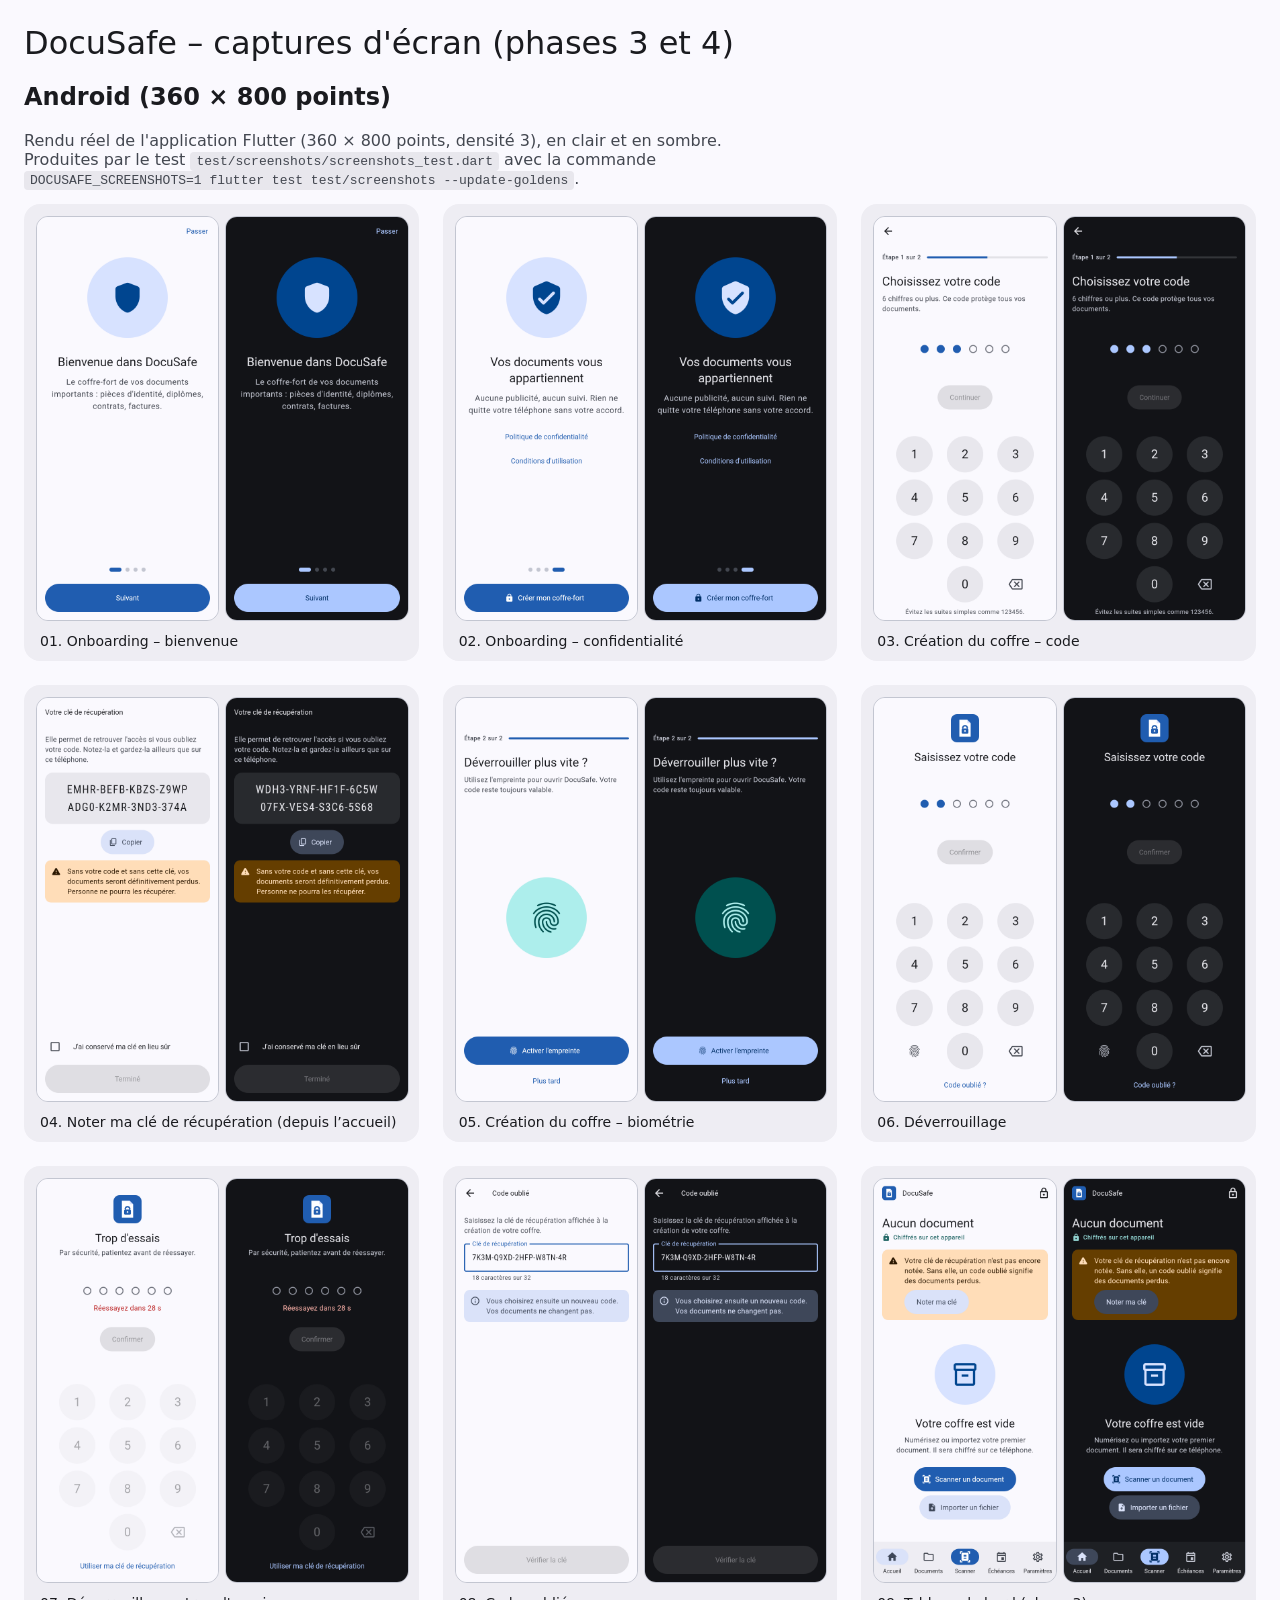
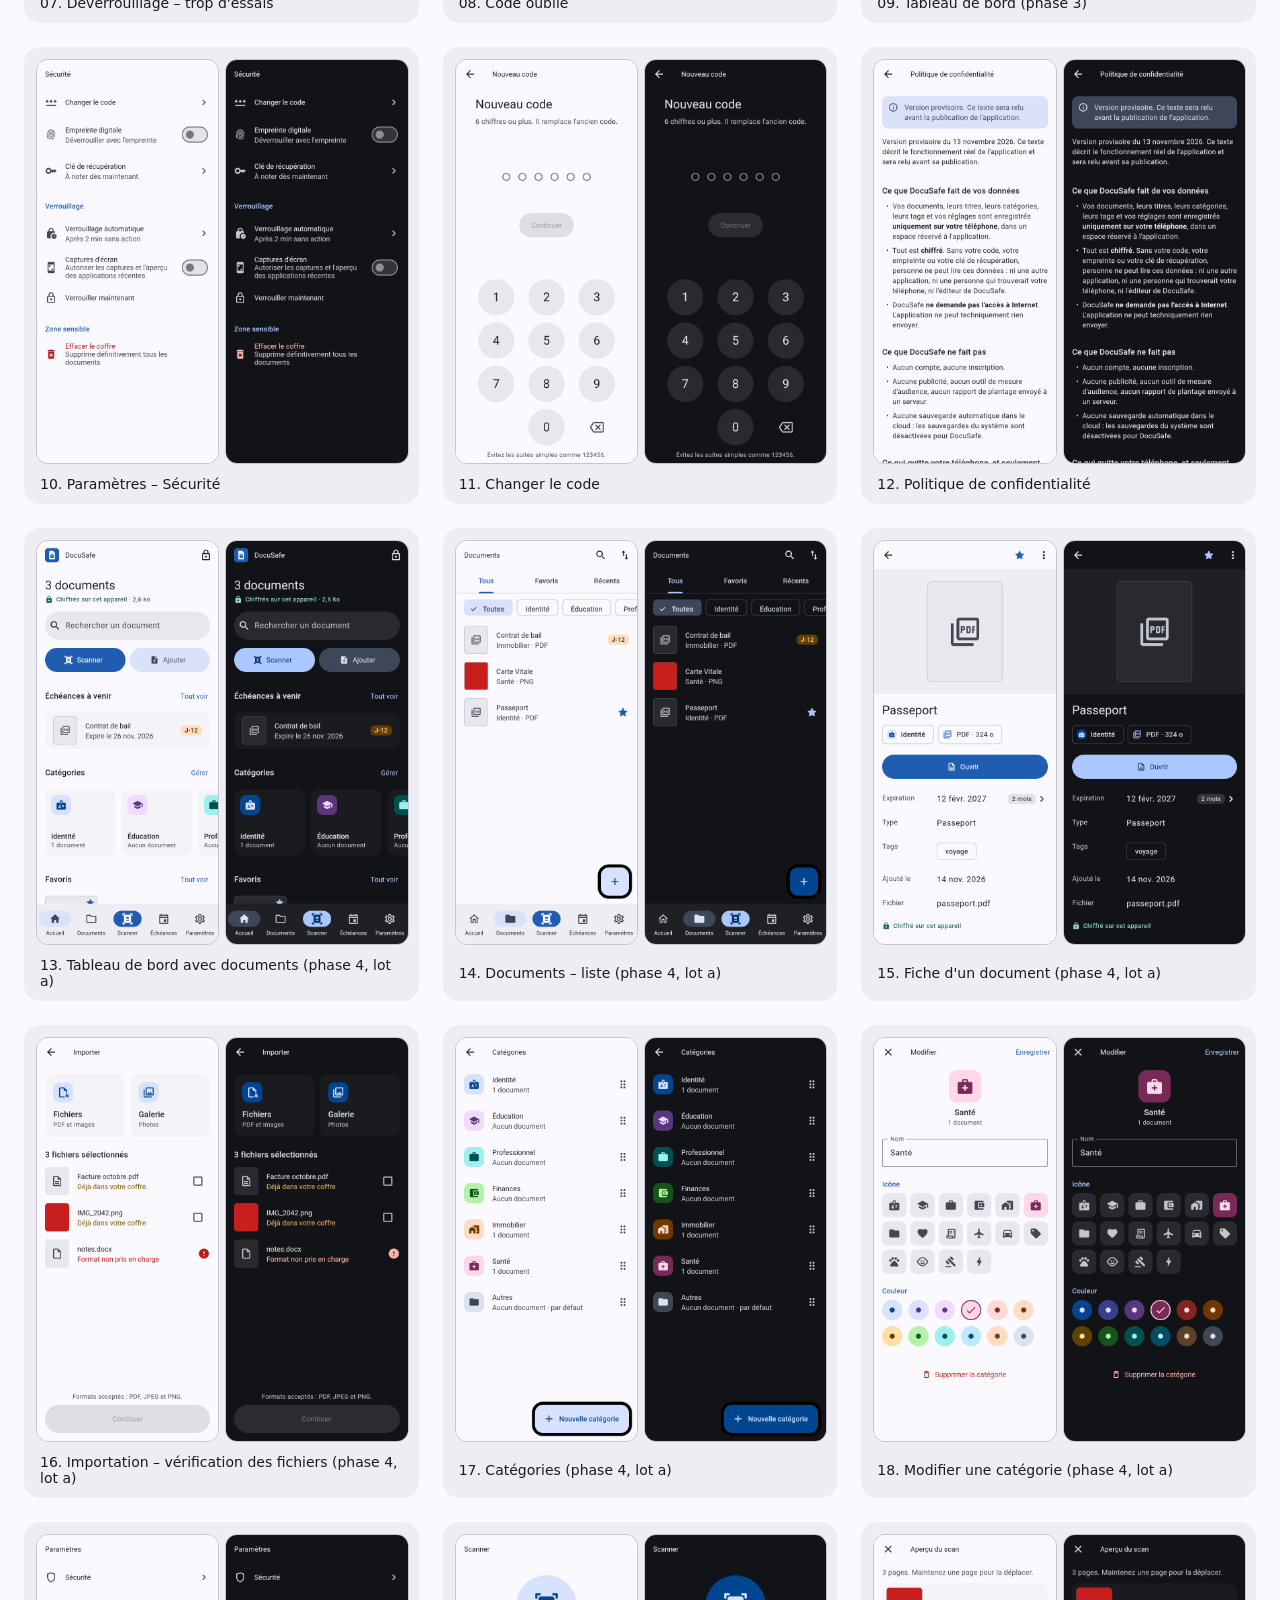
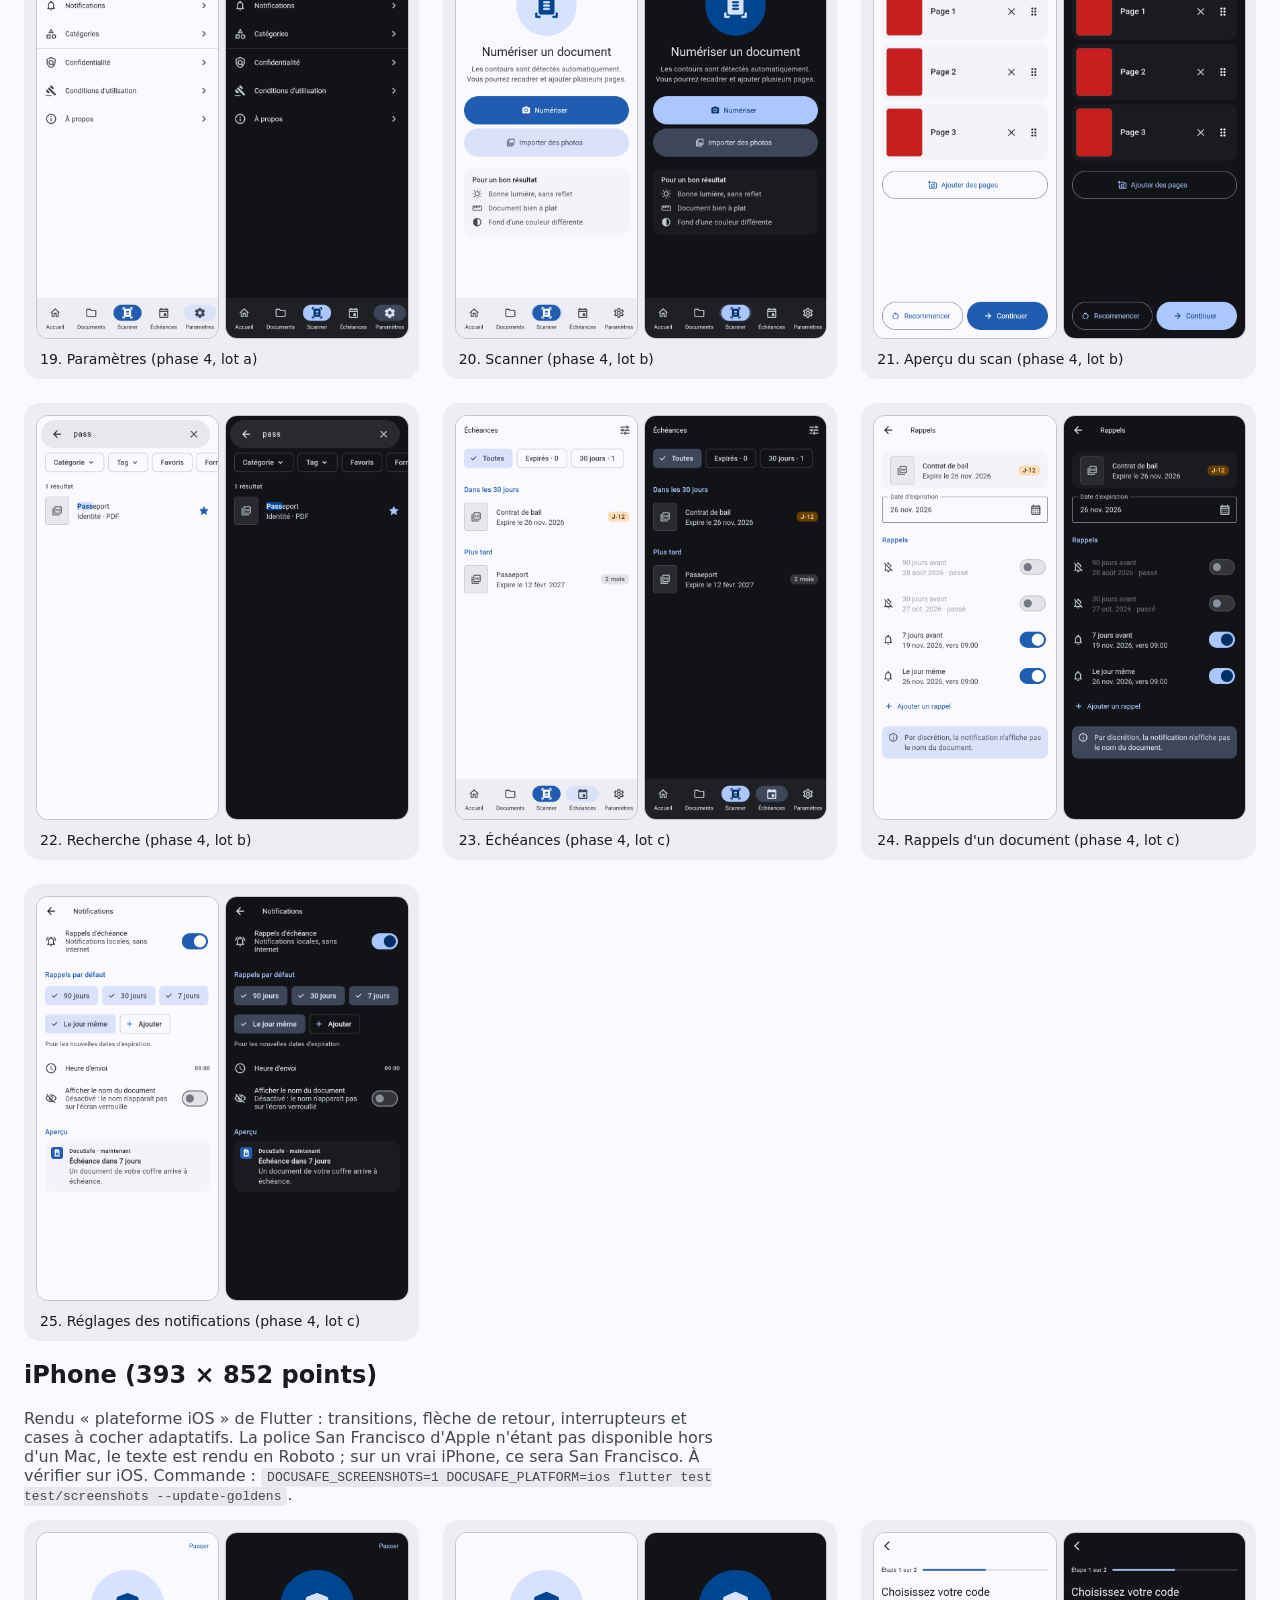
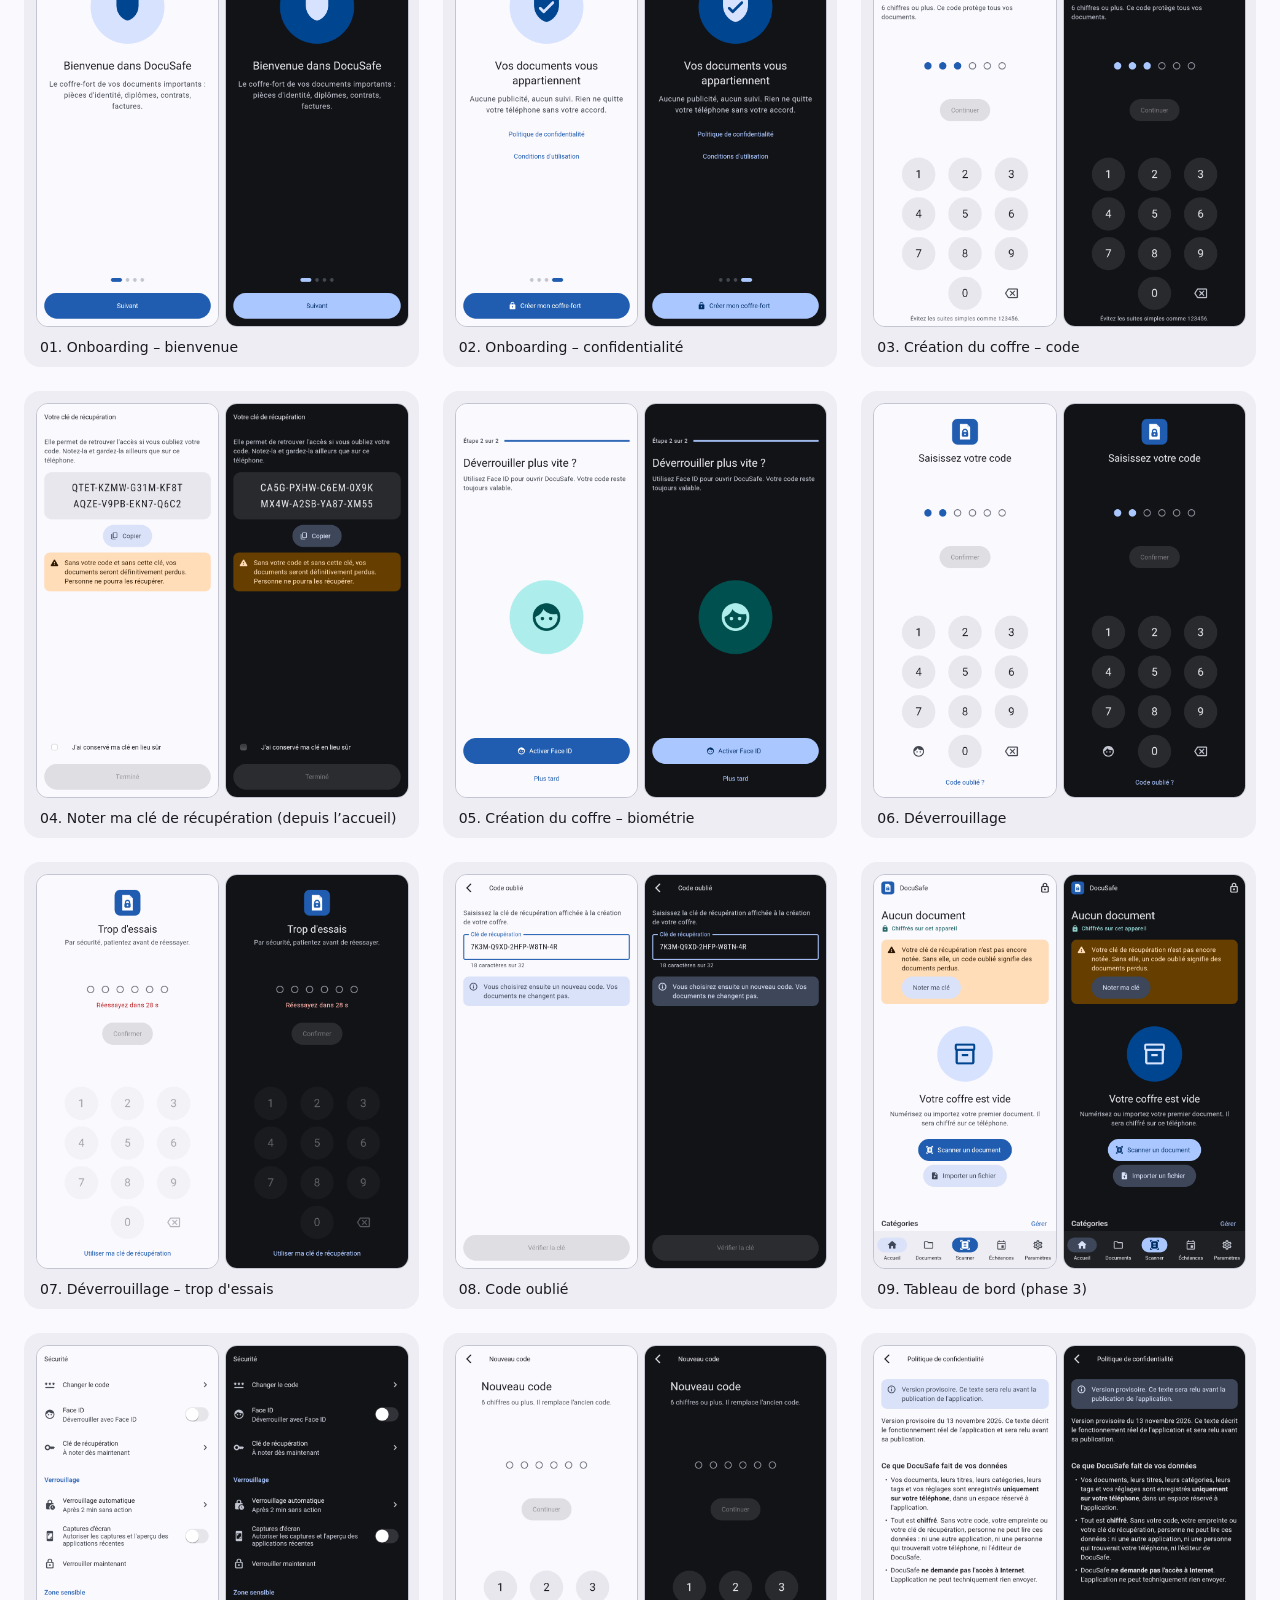
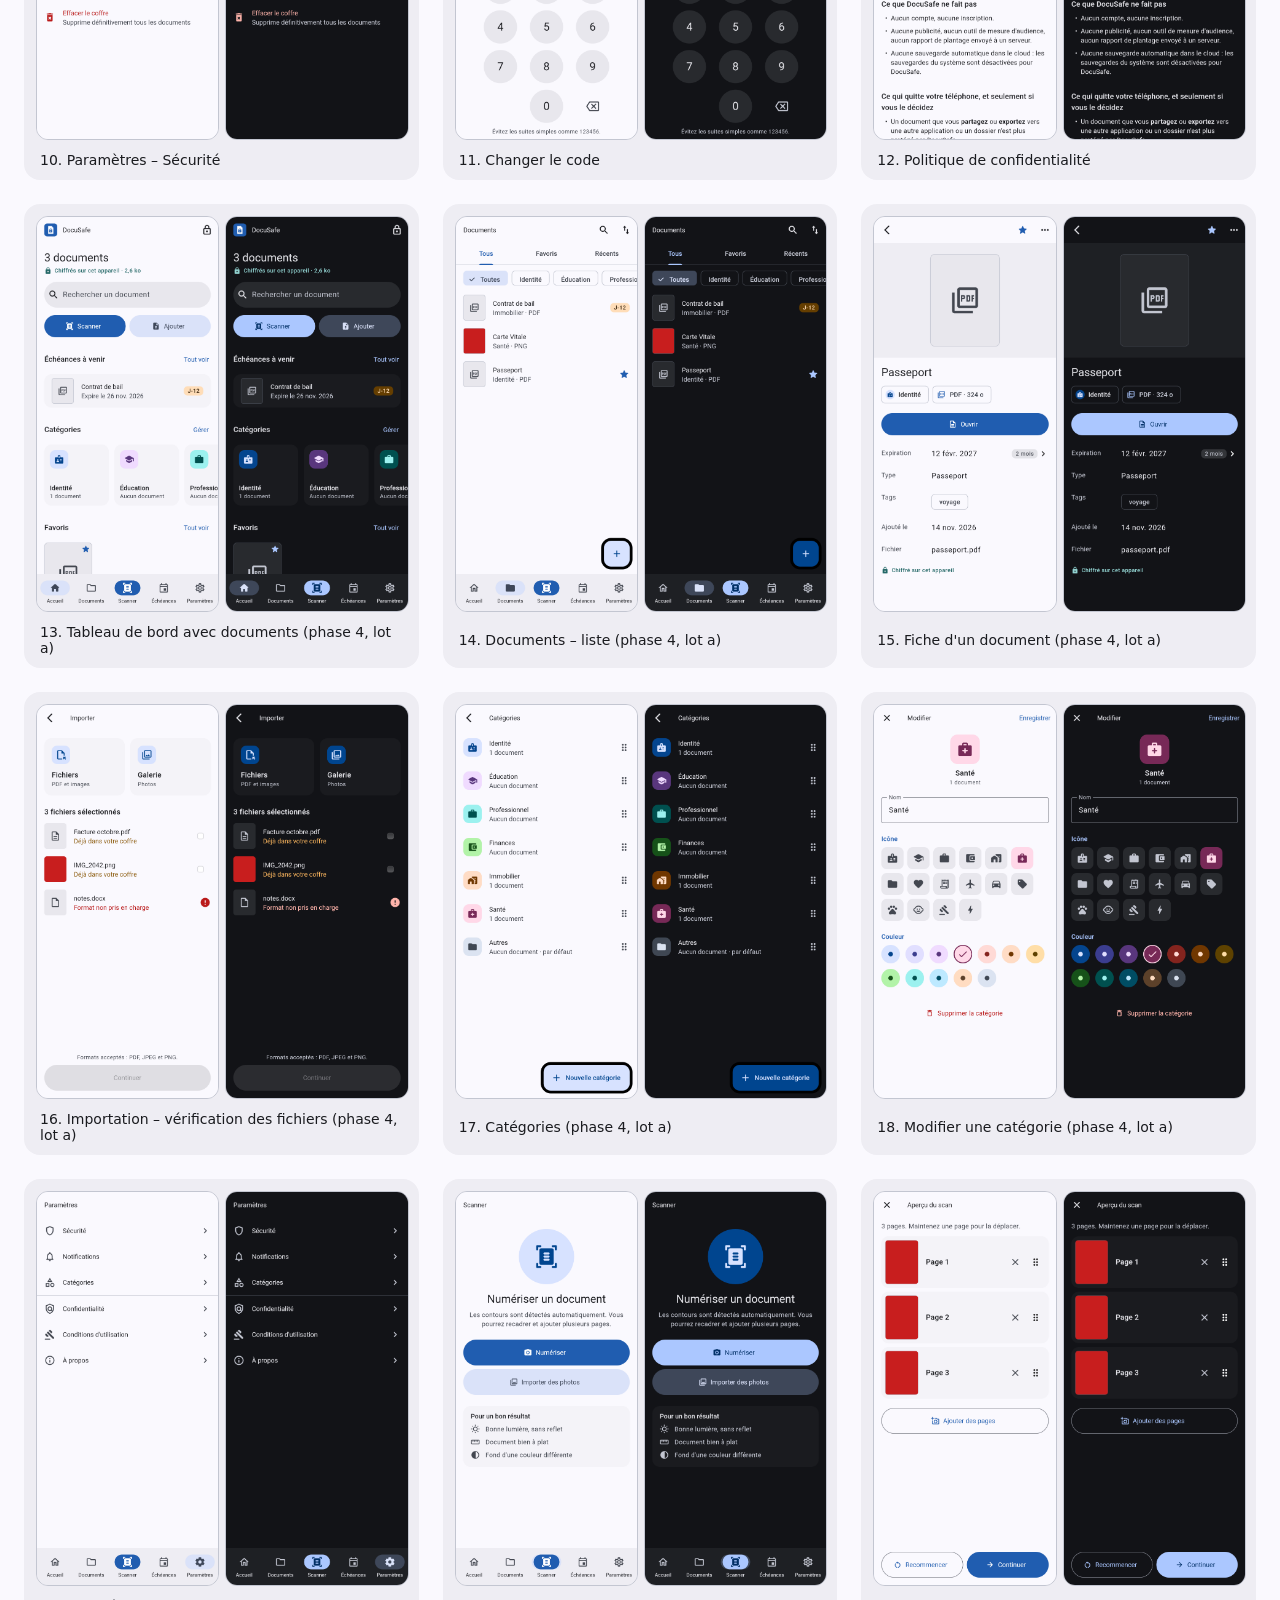
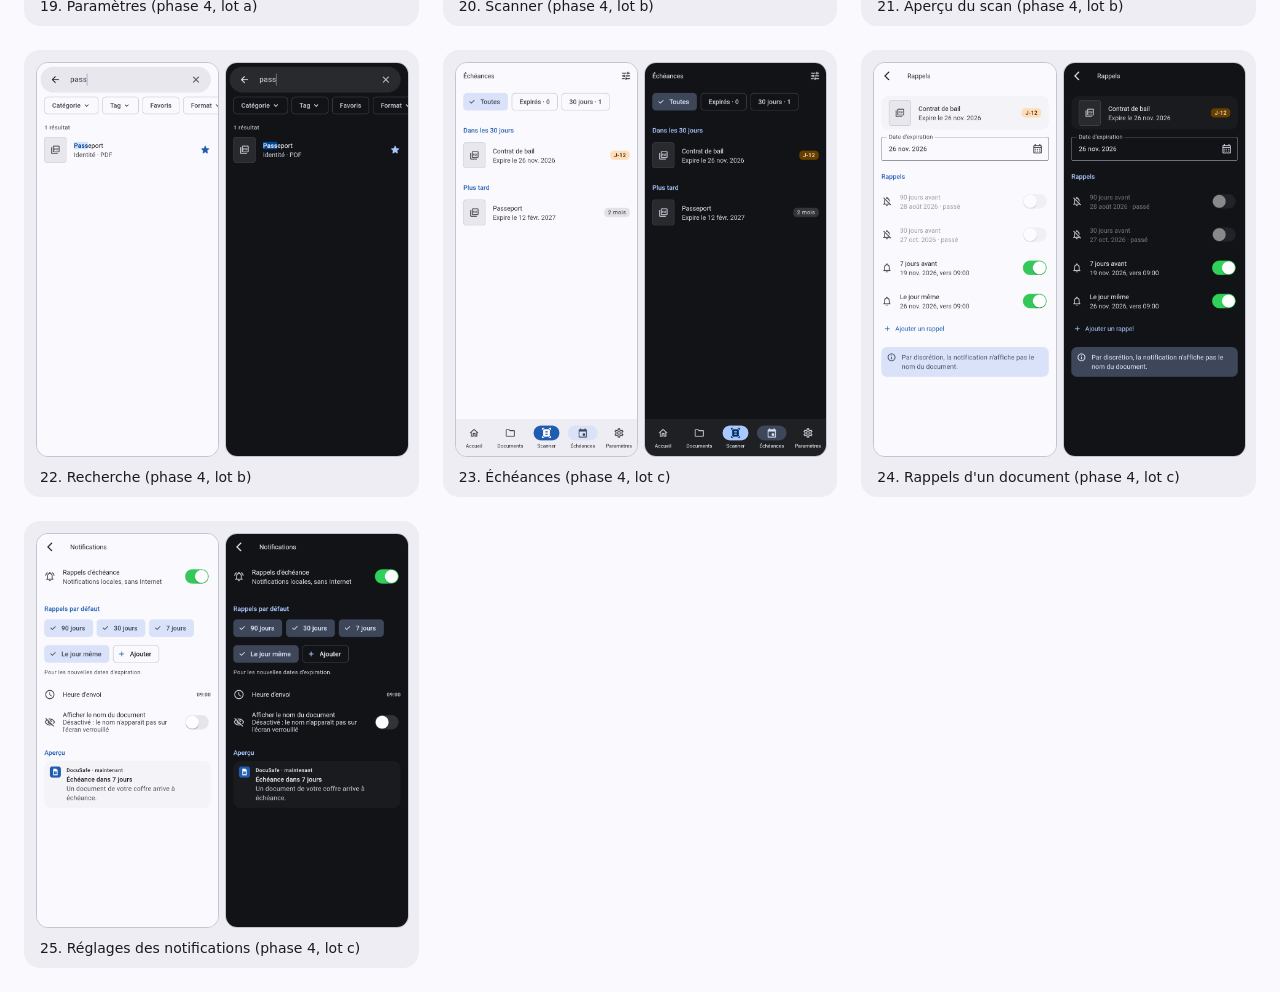
==== commit 26c84659: "Phase 4 lot c (1/3) : échéances, rappels et notifications - Onglet Échéances (expirés, 30 jours, plu" ====
--- a/docs/captures/index.html
+++ b/docs/captures/index.html
@@ -42,6 +42,9 @@
     <figure><img src="20-scanner.png" alt="Scanner (clair)" loading="lazy"><img src="20-scanner-sombre.png" alt="Scanner (sombre)" loading="lazy"><figcaption>20. Scanner (phase 4, lot b)</figcaption></figure>
     <figure><img src="21-apercu-scan.png" alt="Aperçu du scan (clair)" loading="lazy"><img src="21-apercu-scan-sombre.png" alt="Aperçu du scan (sombre)" loading="lazy"><figcaption>21. Aperçu du scan (phase 4, lot b)</figcaption></figure>
     <figure><img src="22-recherche.png" alt="Recherche (clair)" loading="lazy"><img src="22-recherche-sombre.png" alt="Recherche (sombre)" loading="lazy"><figcaption>22. Recherche (phase 4, lot b)</figcaption></figure>
+    <figure><img src="23-echeances.png" alt="Échéances (clair)" loading="lazy"><img src="23-echeances-sombre.png" alt="Échéances (sombre)" loading="lazy"><figcaption>23. Échéances (phase 4, lot c)</figcaption></figure>
+    <figure><img src="24-rappels.png" alt="Rappels d'un document (clair)" loading="lazy"><img src="24-rappels-sombre.png" alt="Rappels d'un document (sombre)" loading="lazy"><figcaption>24. Rappels d'un document (phase 4, lot c)</figcaption></figure>
+    <figure><img src="25-notifications.png" alt="Réglages des notifications (clair)" loading="lazy"><img src="25-notifications-sombre.png" alt="Réglages des notifications (sombre)" loading="lazy"><figcaption>25. Réglages des notifications (phase 4, lot c)</figcaption></figure>
 </div>
 <h2>iPhone (393 × 852 points)</h2>
 <p>Rendu « plateforme iOS » de Flutter : transitions, flèche de retour, interrupteurs et cases à cocher adaptatifs. La police San Francisco d'Apple n'étant pas disponible hors d'un Mac, le texte est rendu en Roboto ; sur un vrai iPhone, ce sera San Francisco. À vérifier sur iOS. Commande : <code>DOCUSAFE_SCREENSHOTS=1 DOCUSAFE_PLATFORM=ios flutter test test/screenshots --update-goldens</code>.</p>
@@ -68,6 +71,9 @@
     <figure><img src="ios/20-scanner.png" alt="Scanner (iOS, clair)" loading="lazy"><img src="ios/20-scanner-sombre.png" alt="Scanner (iOS, sombre)" loading="lazy"><figcaption>20. Scanner (phase 4, lot b)</figcaption></figure>
     <figure><img src="ios/21-apercu-scan.png" alt="Aperçu du scan (iOS, clair)" loading="lazy"><img src="ios/21-apercu-scan-sombre.png" alt="Aperçu du scan (iOS, sombre)" loading="lazy"><figcaption>21. Aperçu du scan (phase 4, lot b)</figcaption></figure>
     <figure><img src="ios/22-recherche.png" alt="Recherche (iOS, clair)" loading="lazy"><img src="ios/22-recherche-sombre.png" alt="Recherche (iOS, sombre)" loading="lazy"><figcaption>22. Recherche (phase 4, lot b)</figcaption></figure>
+    <figure><img src="ios/23-echeances.png" alt="Échéances (iOS, clair)" loading="lazy"><img src="ios/23-echeances-sombre.png" alt="Échéances (iOS, sombre)" loading="lazy"><figcaption>23. Échéances (phase 4, lot c)</figcaption></figure>
+    <figure><img src="ios/24-rappels.png" alt="Rappels d'un document (iOS, clair)" loading="lazy"><img src="ios/24-rappels-sombre.png" alt="Rappels d'un document (iOS, sombre)" loading="lazy"><figcaption>24. Rappels d'un document (phase 4, lot c)</figcaption></figure>
+    <figure><img src="ios/25-notifications.png" alt="Réglages des notifications (iOS, clair)" loading="lazy"><img src="ios/25-notifications-sombre.png" alt="Réglages des notifications (iOS, sombre)" loading="lazy"><figcaption>25. Réglages des notifications (phase 4, lot c)</figcaption></figure>
 </div>
 </body>
 </html>
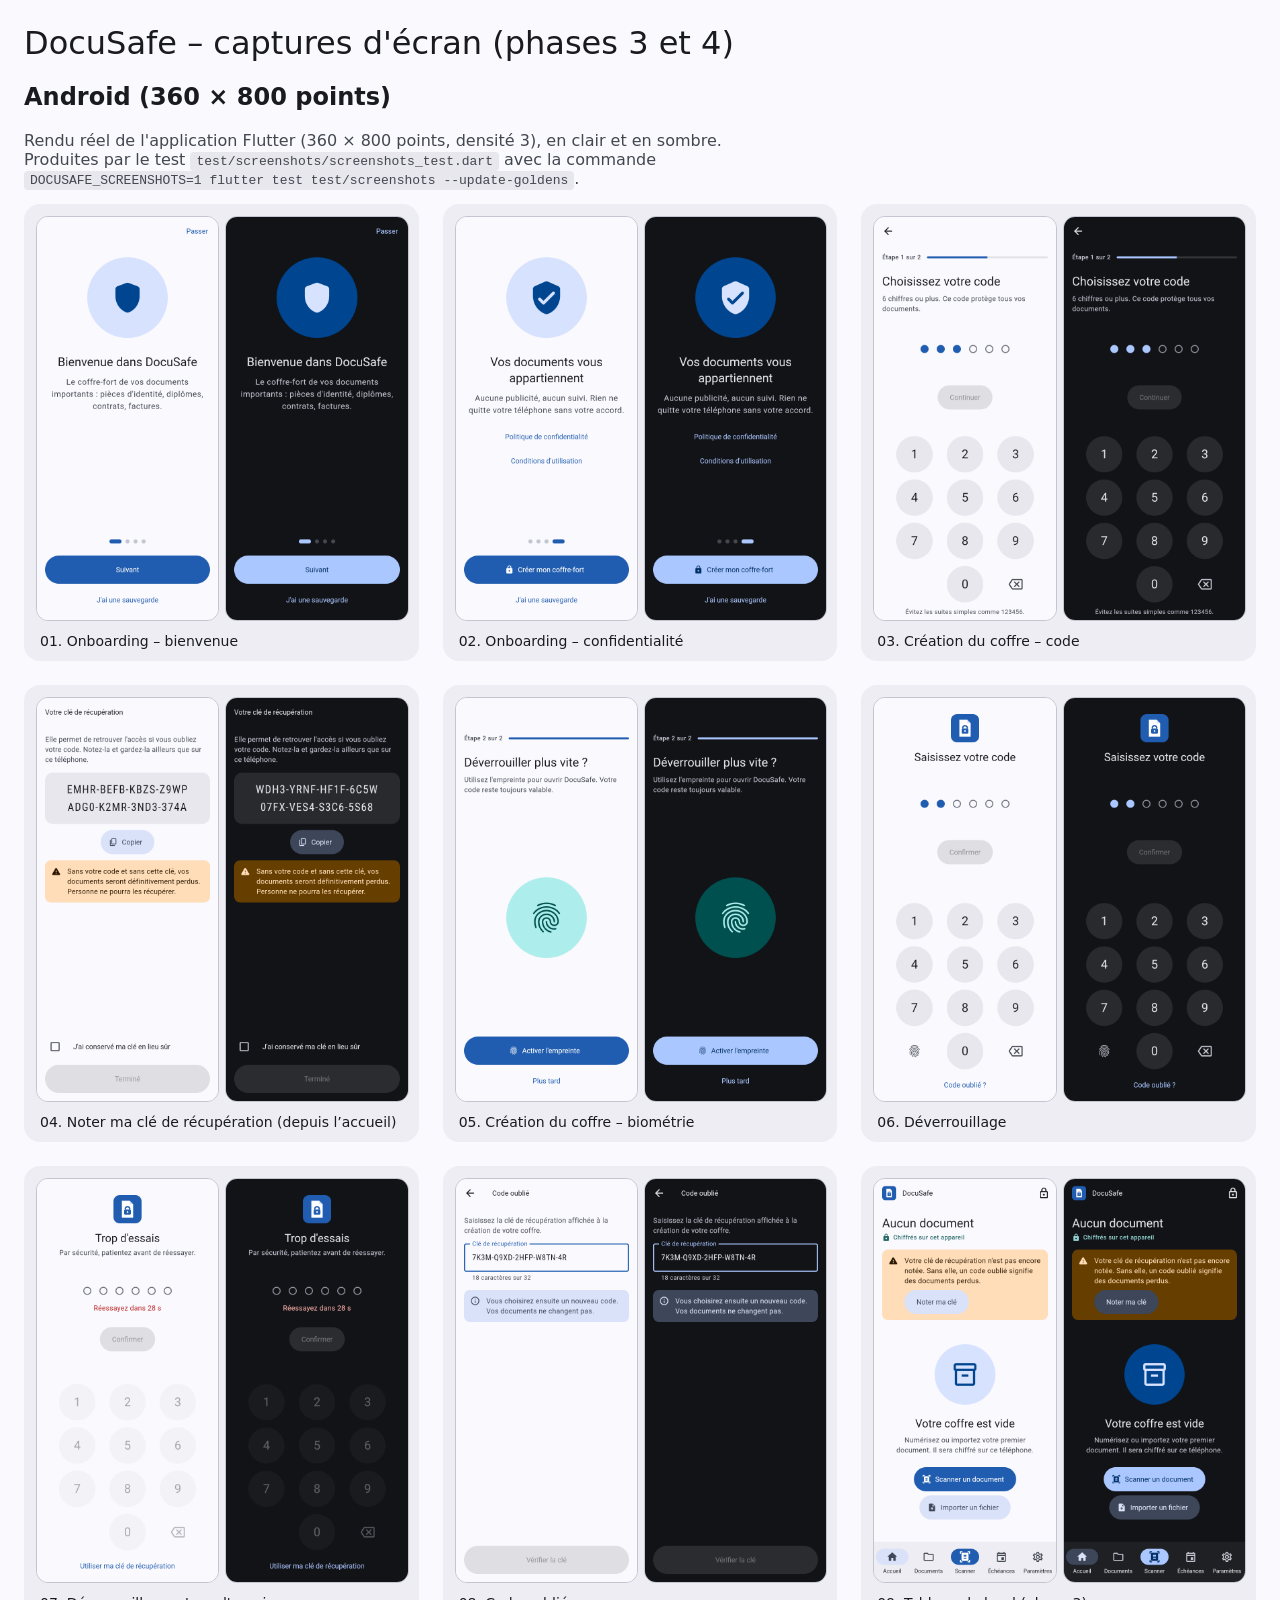
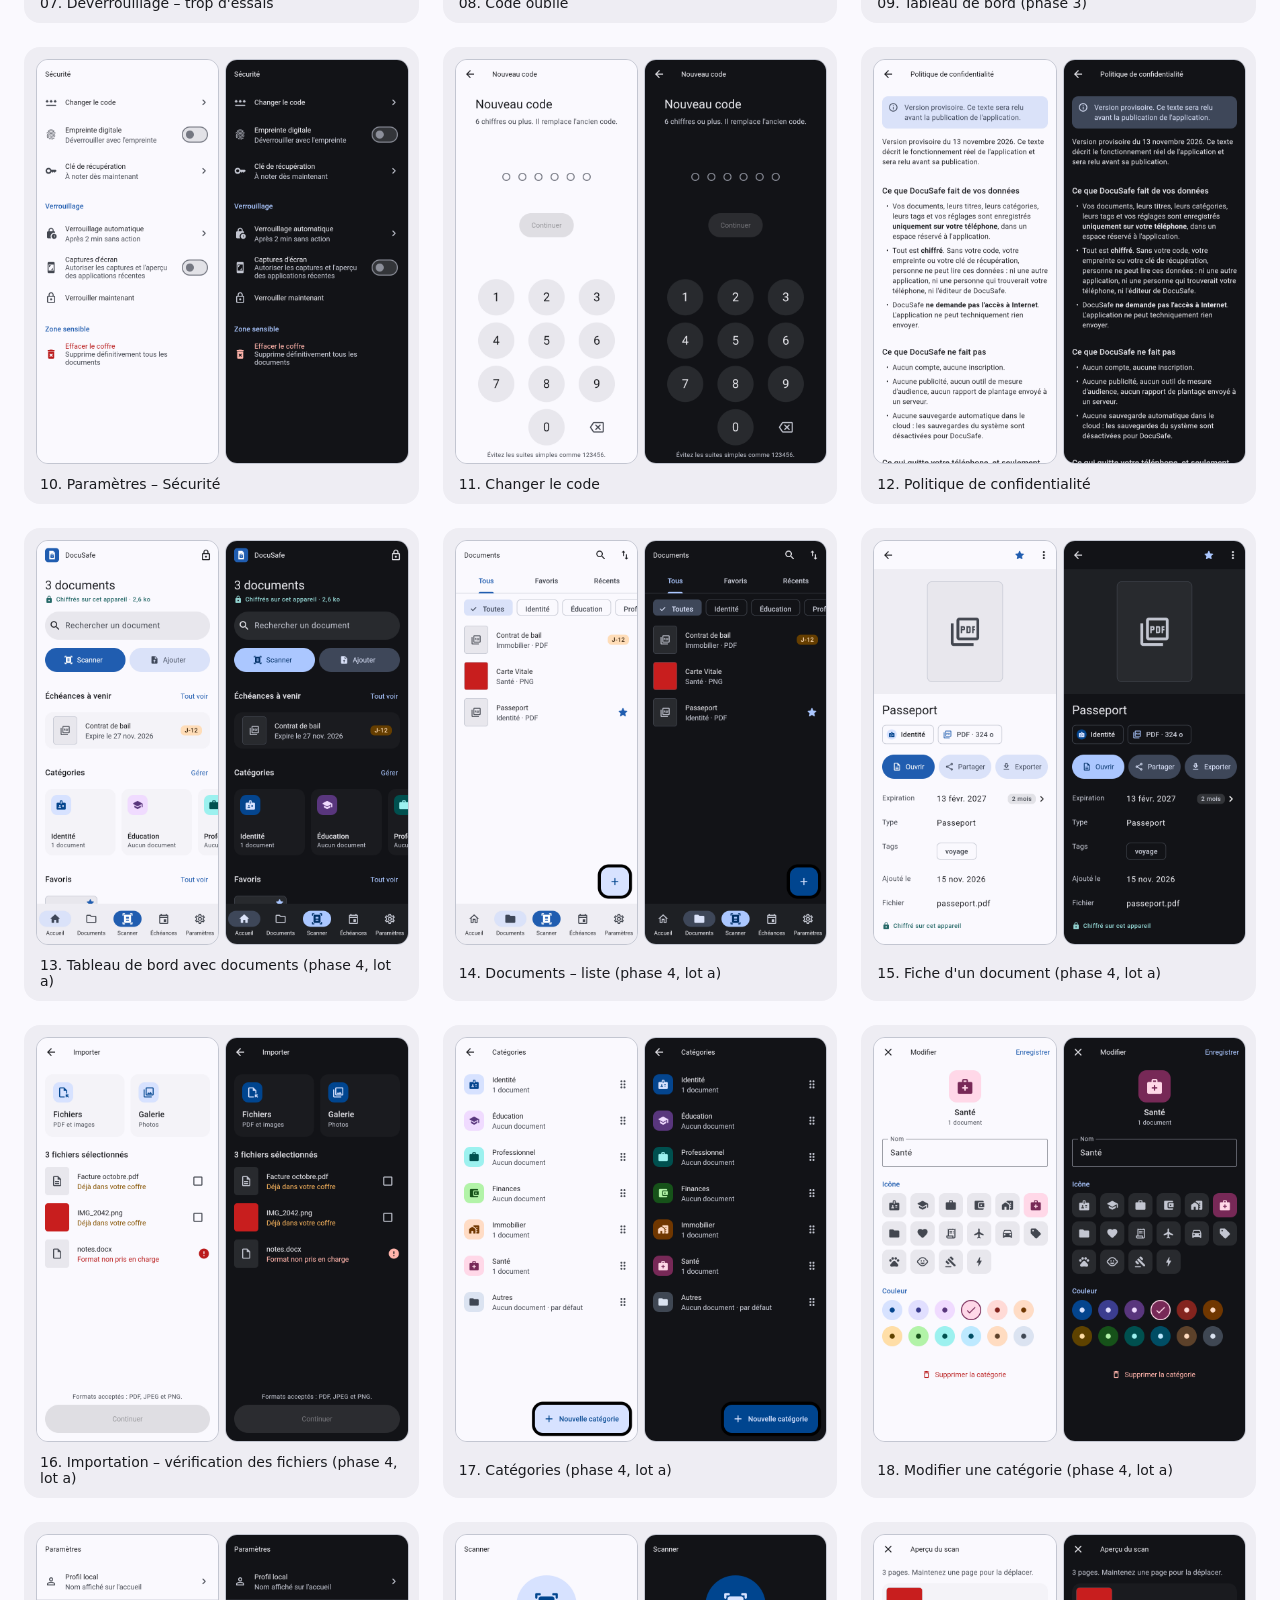
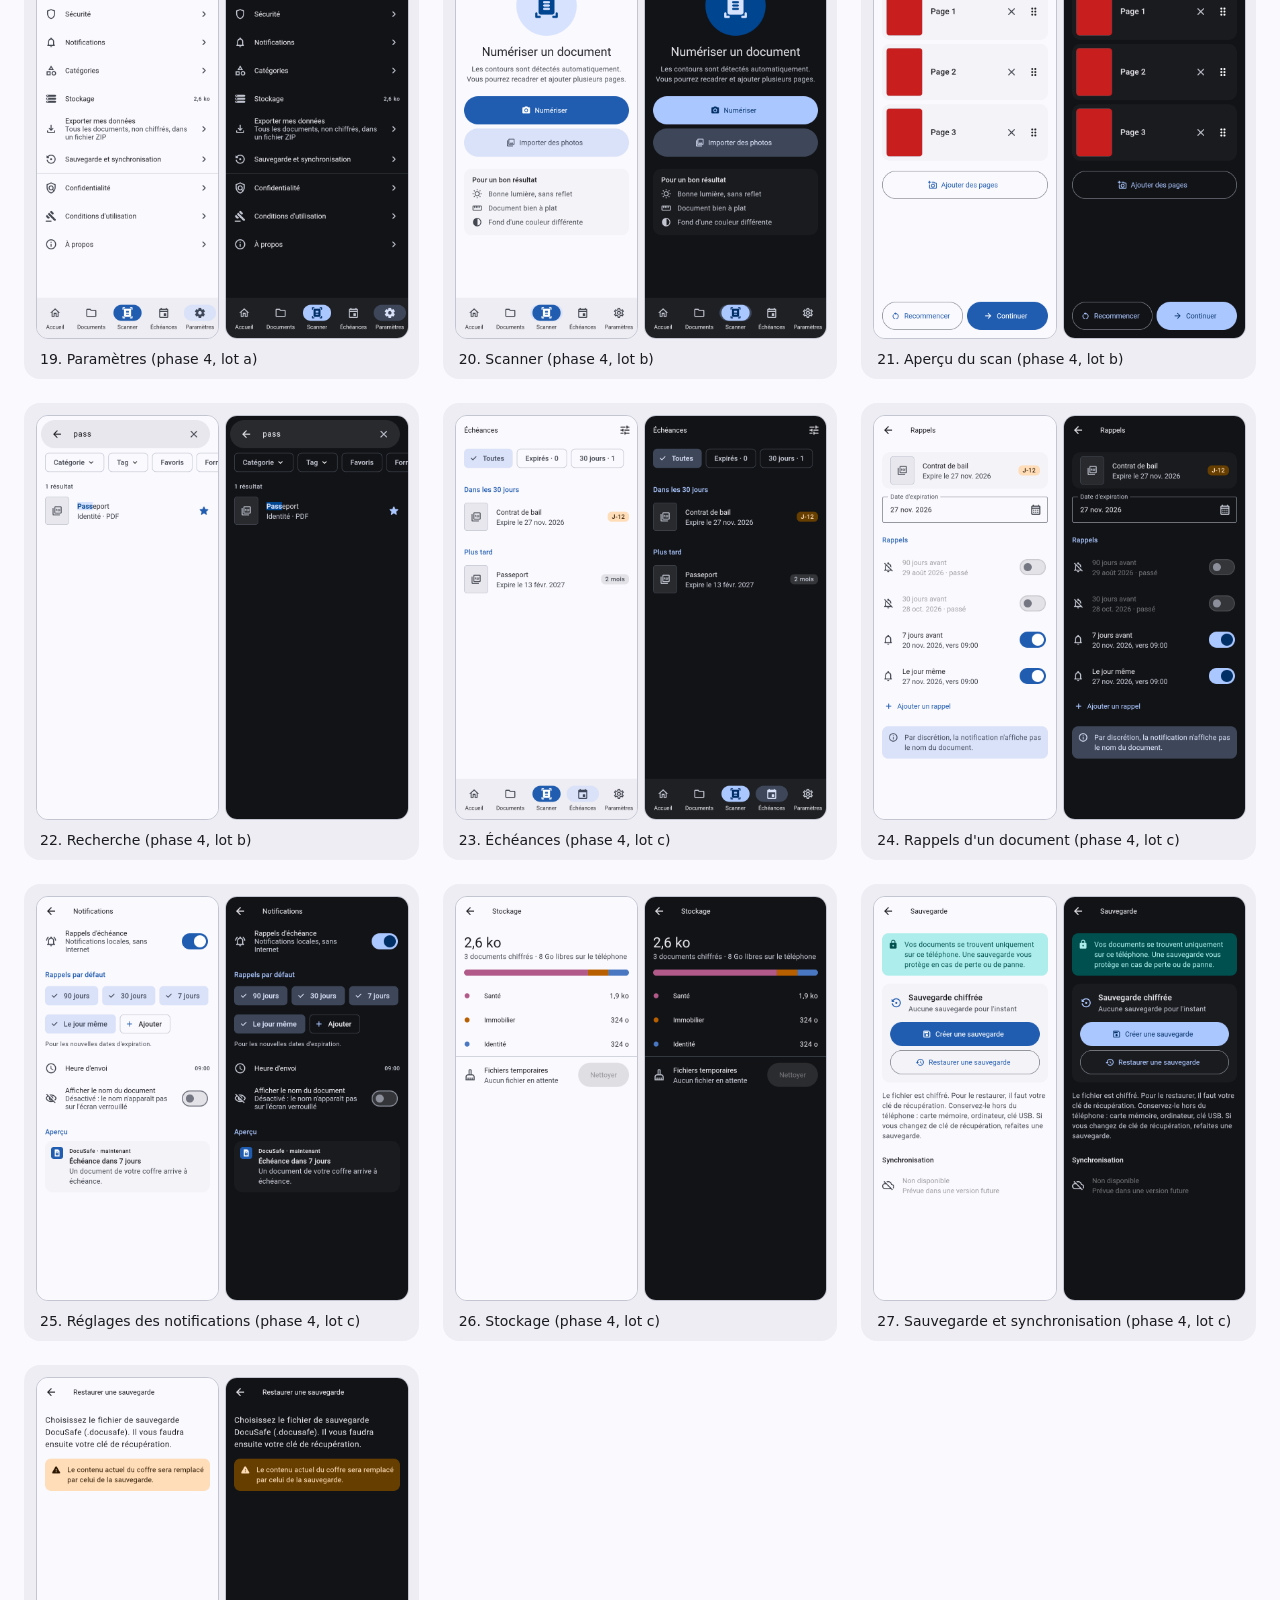
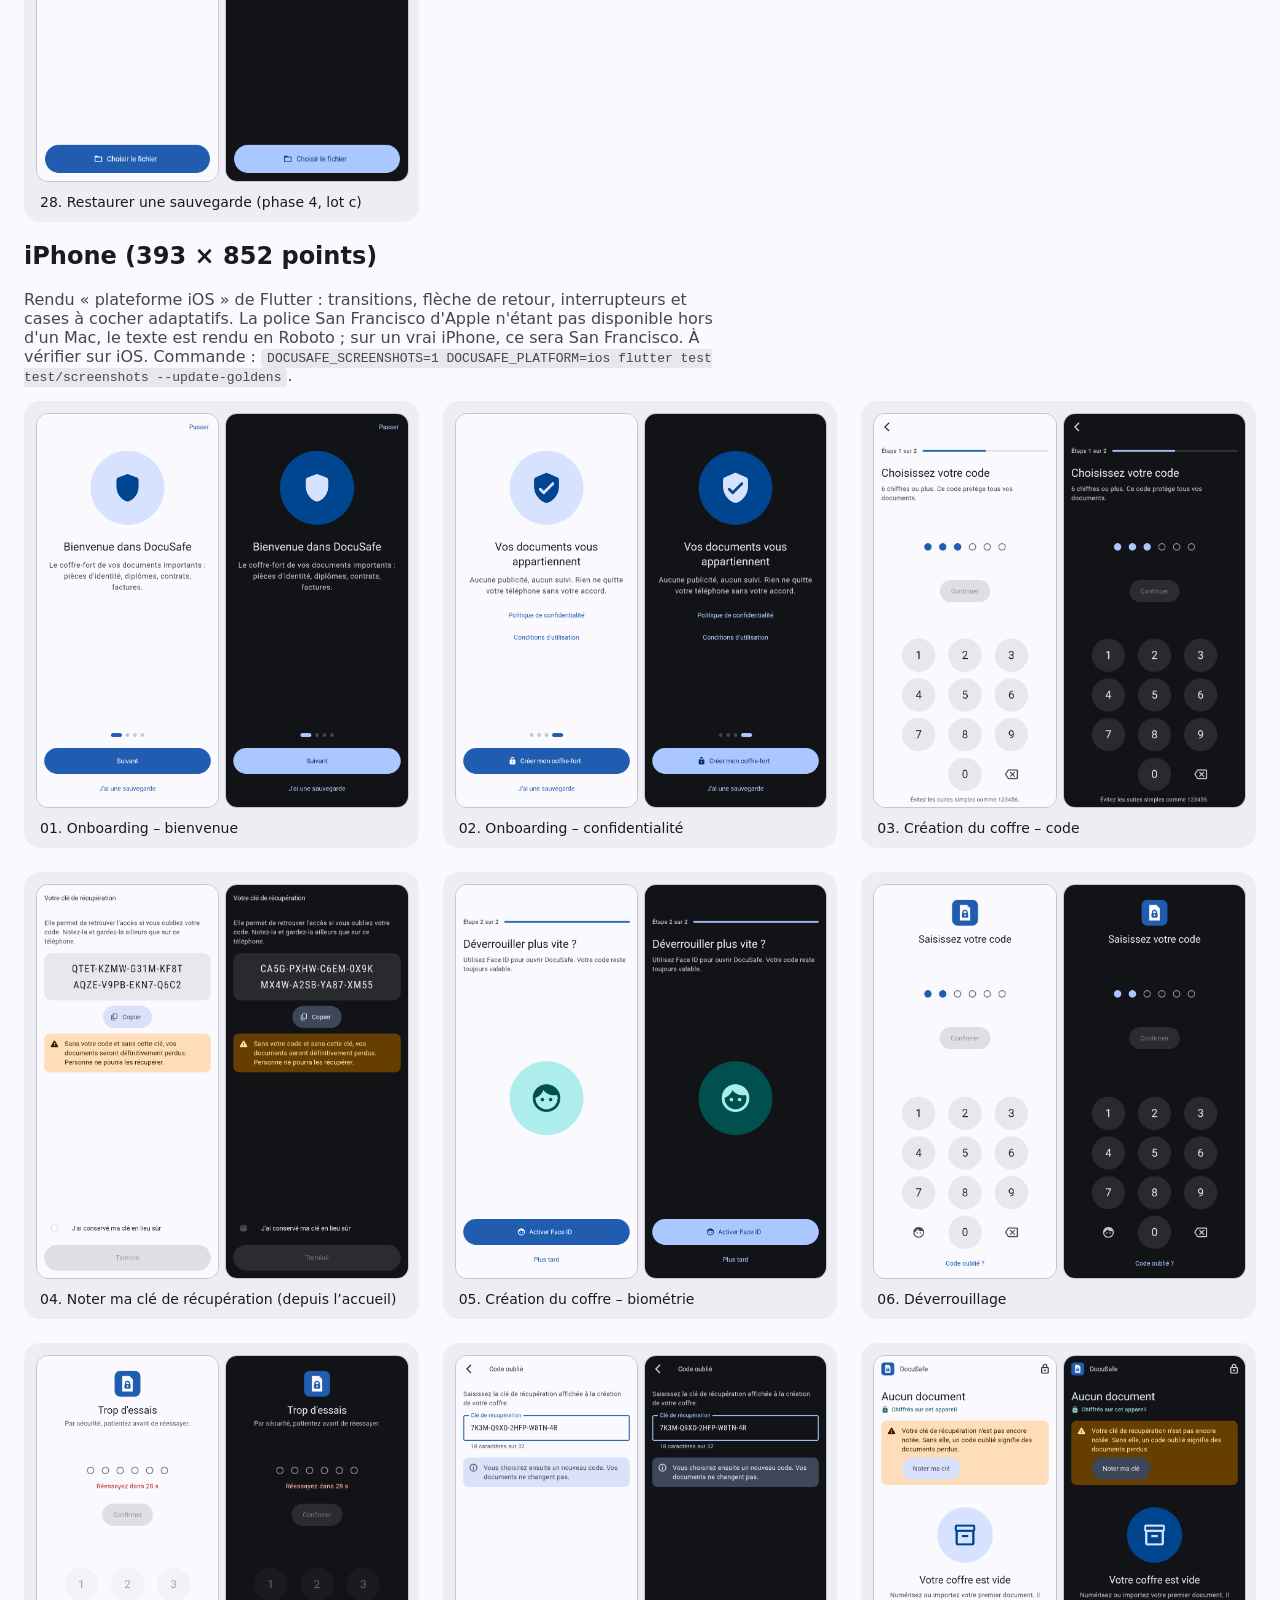
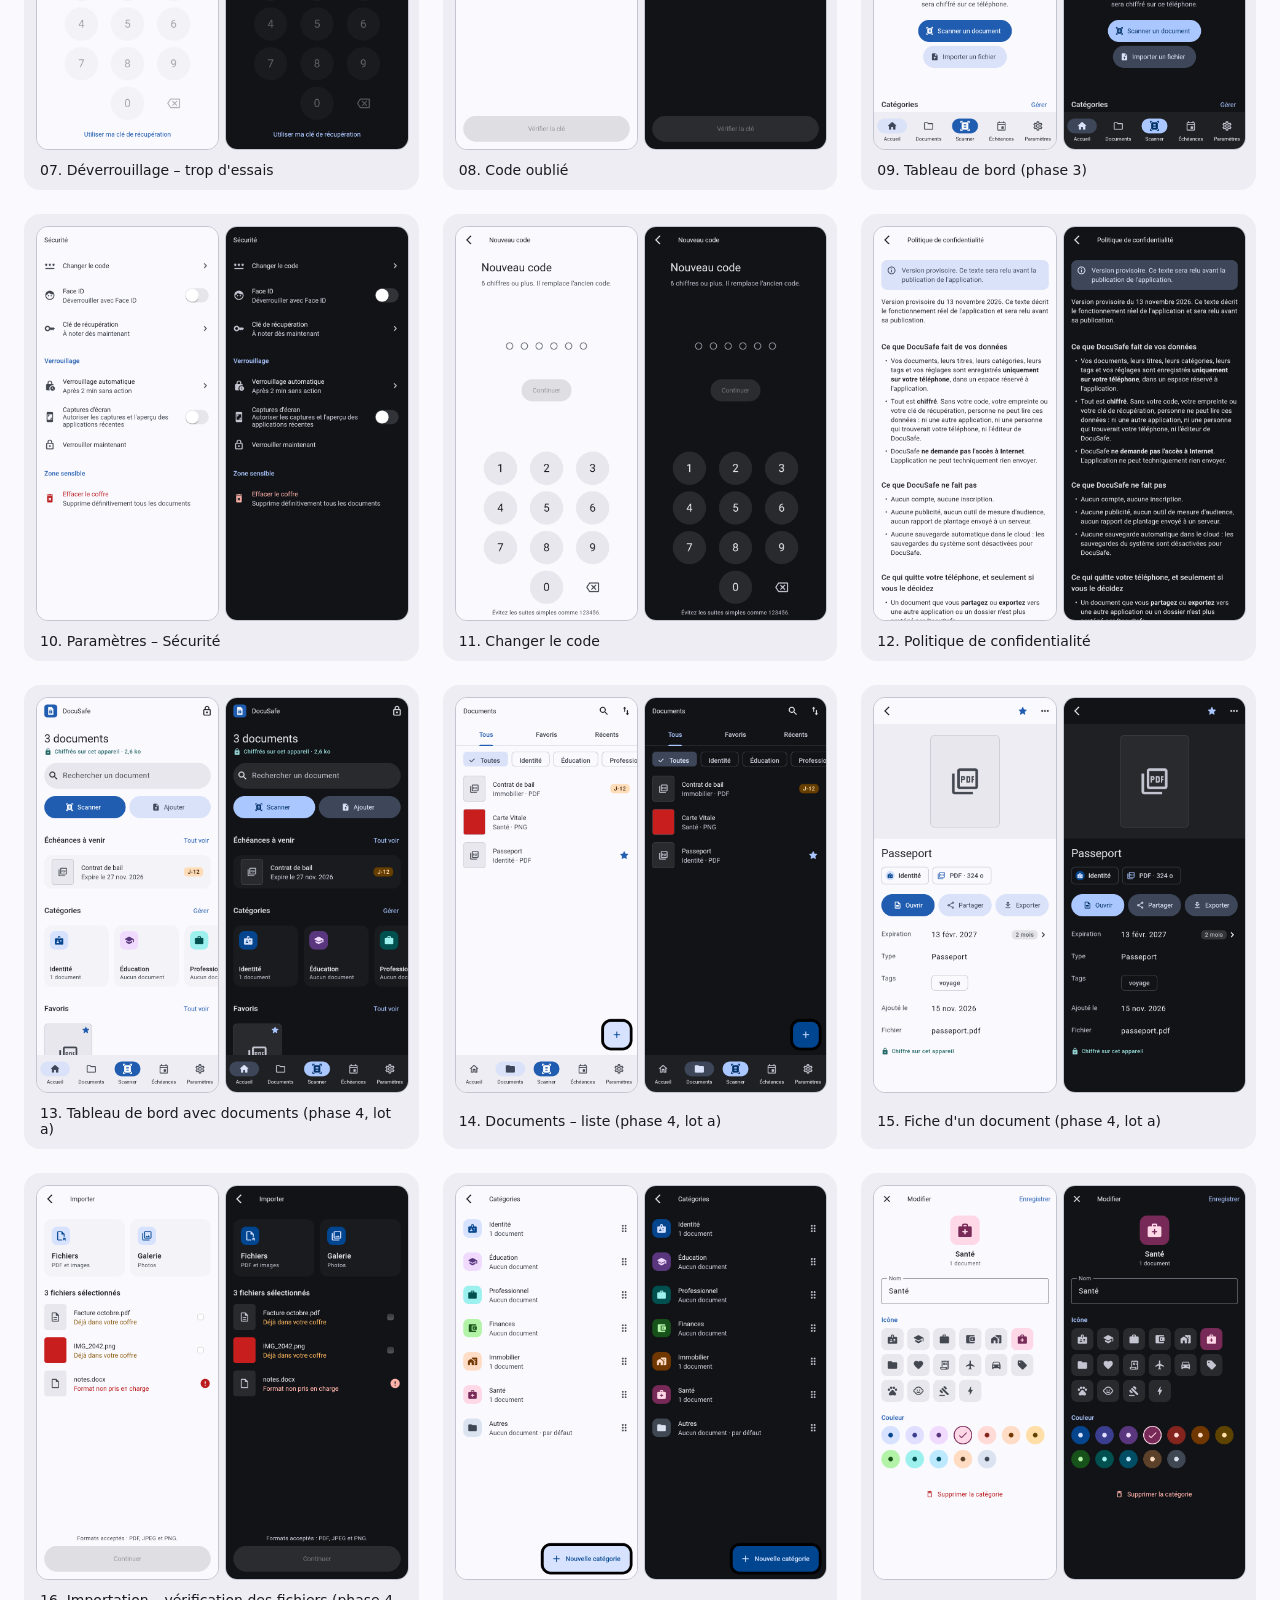
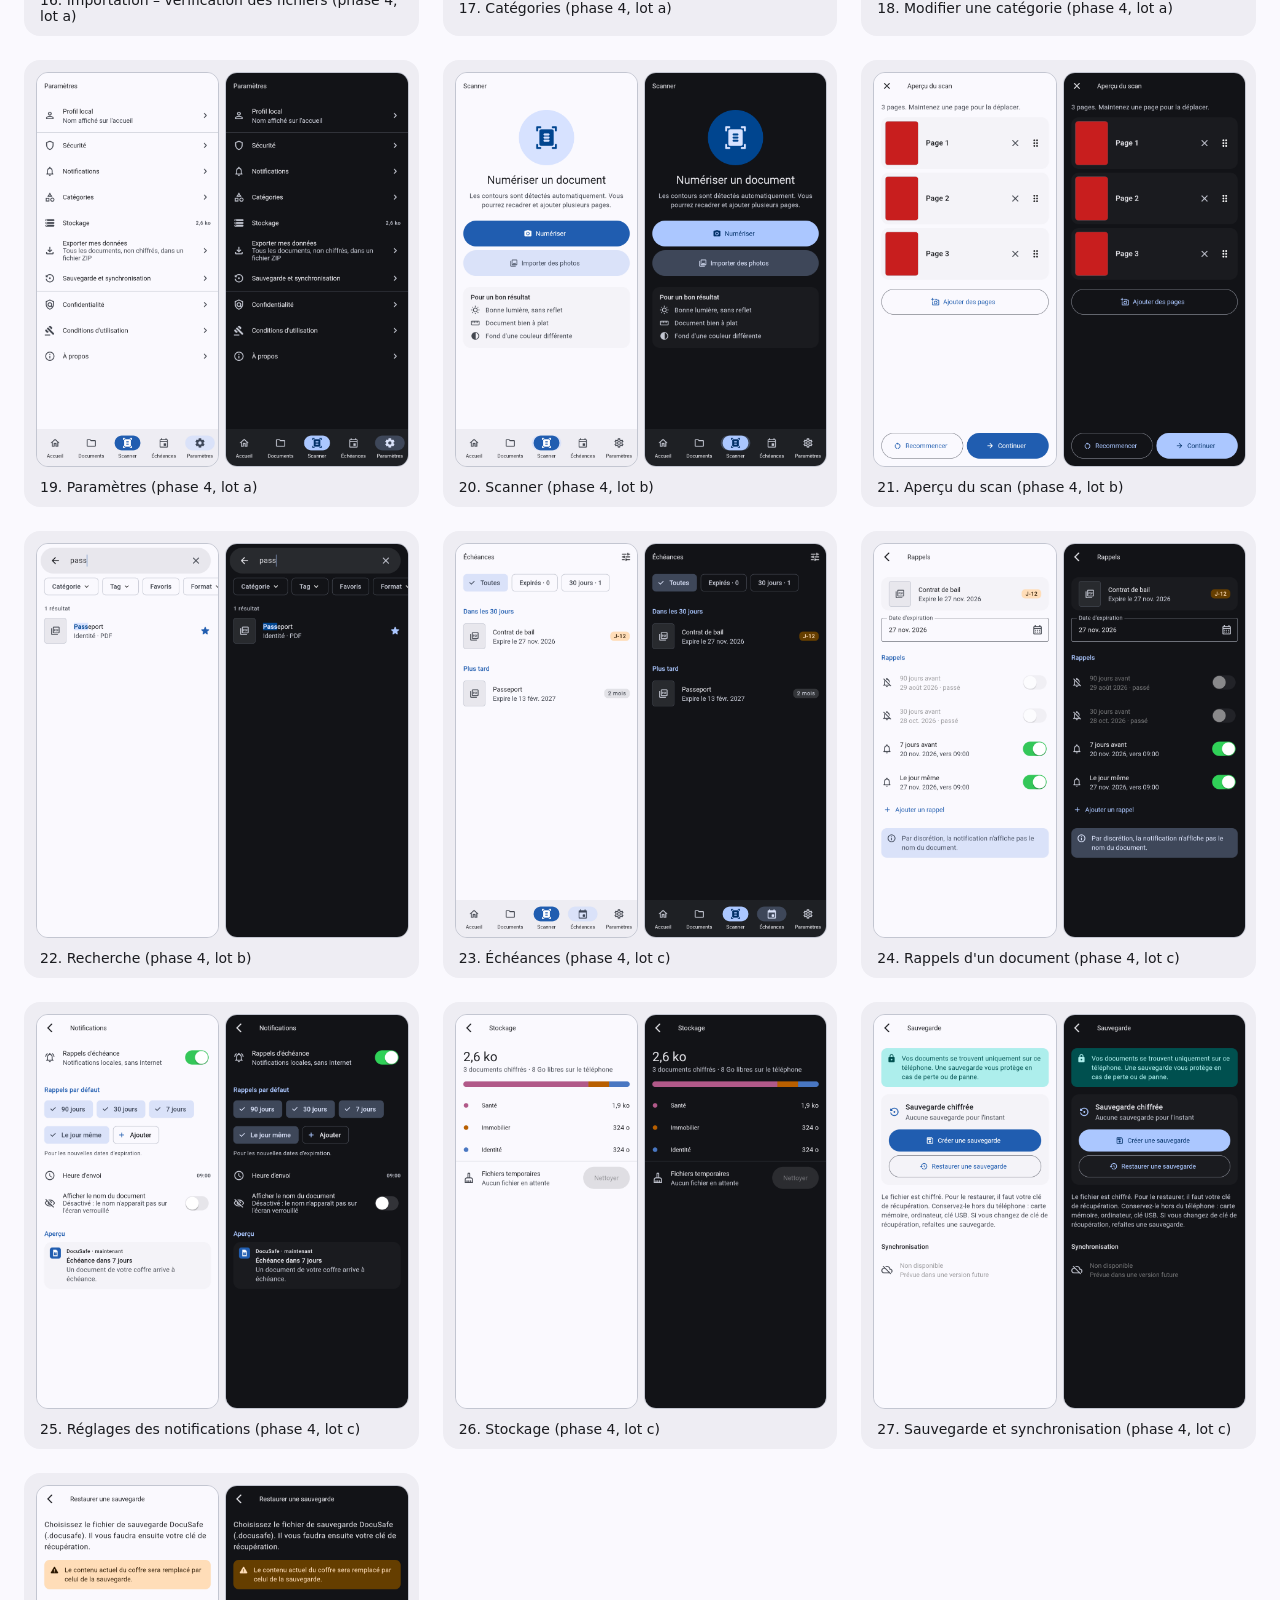
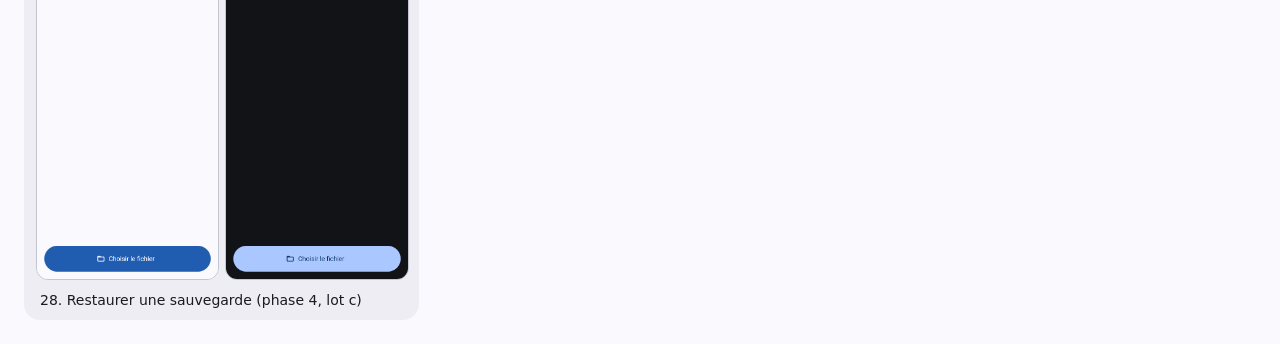
==== commit 1a0d6515: "Profil local, captures des écrans du lot c, deux corrections - Paramètres : « Profil local » (nom fa" ====
--- a/docs/captures/index.html
+++ b/docs/captures/index.html
@@ -45,6 +45,9 @@
     <figure><img src="23-echeances.png" alt="Échéances (clair)" loading="lazy"><img src="23-echeances-sombre.png" alt="Échéances (sombre)" loading="lazy"><figcaption>23. Échéances (phase 4, lot c)</figcaption></figure>
     <figure><img src="24-rappels.png" alt="Rappels d'un document (clair)" loading="lazy"><img src="24-rappels-sombre.png" alt="Rappels d'un document (sombre)" loading="lazy"><figcaption>24. Rappels d'un document (phase 4, lot c)</figcaption></figure>
     <figure><img src="25-notifications.png" alt="Réglages des notifications (clair)" loading="lazy"><img src="25-notifications-sombre.png" alt="Réglages des notifications (sombre)" loading="lazy"><figcaption>25. Réglages des notifications (phase 4, lot c)</figcaption></figure>
+    <figure><img src="26-stockage.png" alt="Stockage (clair)" loading="lazy"><img src="26-stockage-sombre.png" alt="Stockage (sombre)" loading="lazy"><figcaption>26. Stockage (phase 4, lot c)</figcaption></figure>
+    <figure><img src="27-sauvegarde.png" alt="Sauvegarde et synchronisation (clair)" loading="lazy"><img src="27-sauvegarde-sombre.png" alt="Sauvegarde et synchronisation (sombre)" loading="lazy"><figcaption>27. Sauvegarde et synchronisation (phase 4, lot c)</figcaption></figure>
+    <figure><img src="28-restauration.png" alt="Restaurer une sauvegarde (clair)" loading="lazy"><img src="28-restauration-sombre.png" alt="Restaurer une sauvegarde (sombre)" loading="lazy"><figcaption>28. Restaurer une sauvegarde (phase 4, lot c)</figcaption></figure>
 </div>
 <h2>iPhone (393 × 852 points)</h2>
 <p>Rendu « plateforme iOS » de Flutter : transitions, flèche de retour, interrupteurs et cases à cocher adaptatifs. La police San Francisco d'Apple n'étant pas disponible hors d'un Mac, le texte est rendu en Roboto ; sur un vrai iPhone, ce sera San Francisco. À vérifier sur iOS. Commande : <code>DOCUSAFE_SCREENSHOTS=1 DOCUSAFE_PLATFORM=ios flutter test test/screenshots --update-goldens</code>.</p>
@@ -74,6 +77,9 @@
     <figure><img src="ios/23-echeances.png" alt="Échéances (iOS, clair)" loading="lazy"><img src="ios/23-echeances-sombre.png" alt="Échéances (iOS, sombre)" loading="lazy"><figcaption>23. Échéances (phase 4, lot c)</figcaption></figure>
     <figure><img src="ios/24-rappels.png" alt="Rappels d'un document (iOS, clair)" loading="lazy"><img src="ios/24-rappels-sombre.png" alt="Rappels d'un document (iOS, sombre)" loading="lazy"><figcaption>24. Rappels d'un document (phase 4, lot c)</figcaption></figure>
     <figure><img src="ios/25-notifications.png" alt="Réglages des notifications (iOS, clair)" loading="lazy"><img src="ios/25-notifications-sombre.png" alt="Réglages des notifications (iOS, sombre)" loading="lazy"><figcaption>25. Réglages des notifications (phase 4, lot c)</figcaption></figure>
+    <figure><img src="ios/26-stockage.png" alt="Stockage (iOS, clair)" loading="lazy"><img src="ios/26-stockage-sombre.png" alt="Stockage (iOS, sombre)" loading="lazy"><figcaption>26. Stockage (phase 4, lot c)</figcaption></figure>
+    <figure><img src="ios/27-sauvegarde.png" alt="Sauvegarde et synchronisation (iOS, clair)" loading="lazy"><img src="ios/27-sauvegarde-sombre.png" alt="Sauvegarde et synchronisation (iOS, sombre)" loading="lazy"><figcaption>27. Sauvegarde et synchronisation (phase 4, lot c)</figcaption></figure>
+    <figure><img src="ios/28-restauration.png" alt="Restaurer une sauvegarde (iOS, clair)" loading="lazy"><img src="ios/28-restauration-sombre.png" alt="Restaurer une sauvegarde (iOS, sombre)" loading="lazy"><figcaption>28. Restaurer une sauvegarde (phase 4, lot c)</figcaption></figure>
 </div>
 </body>
 </html>
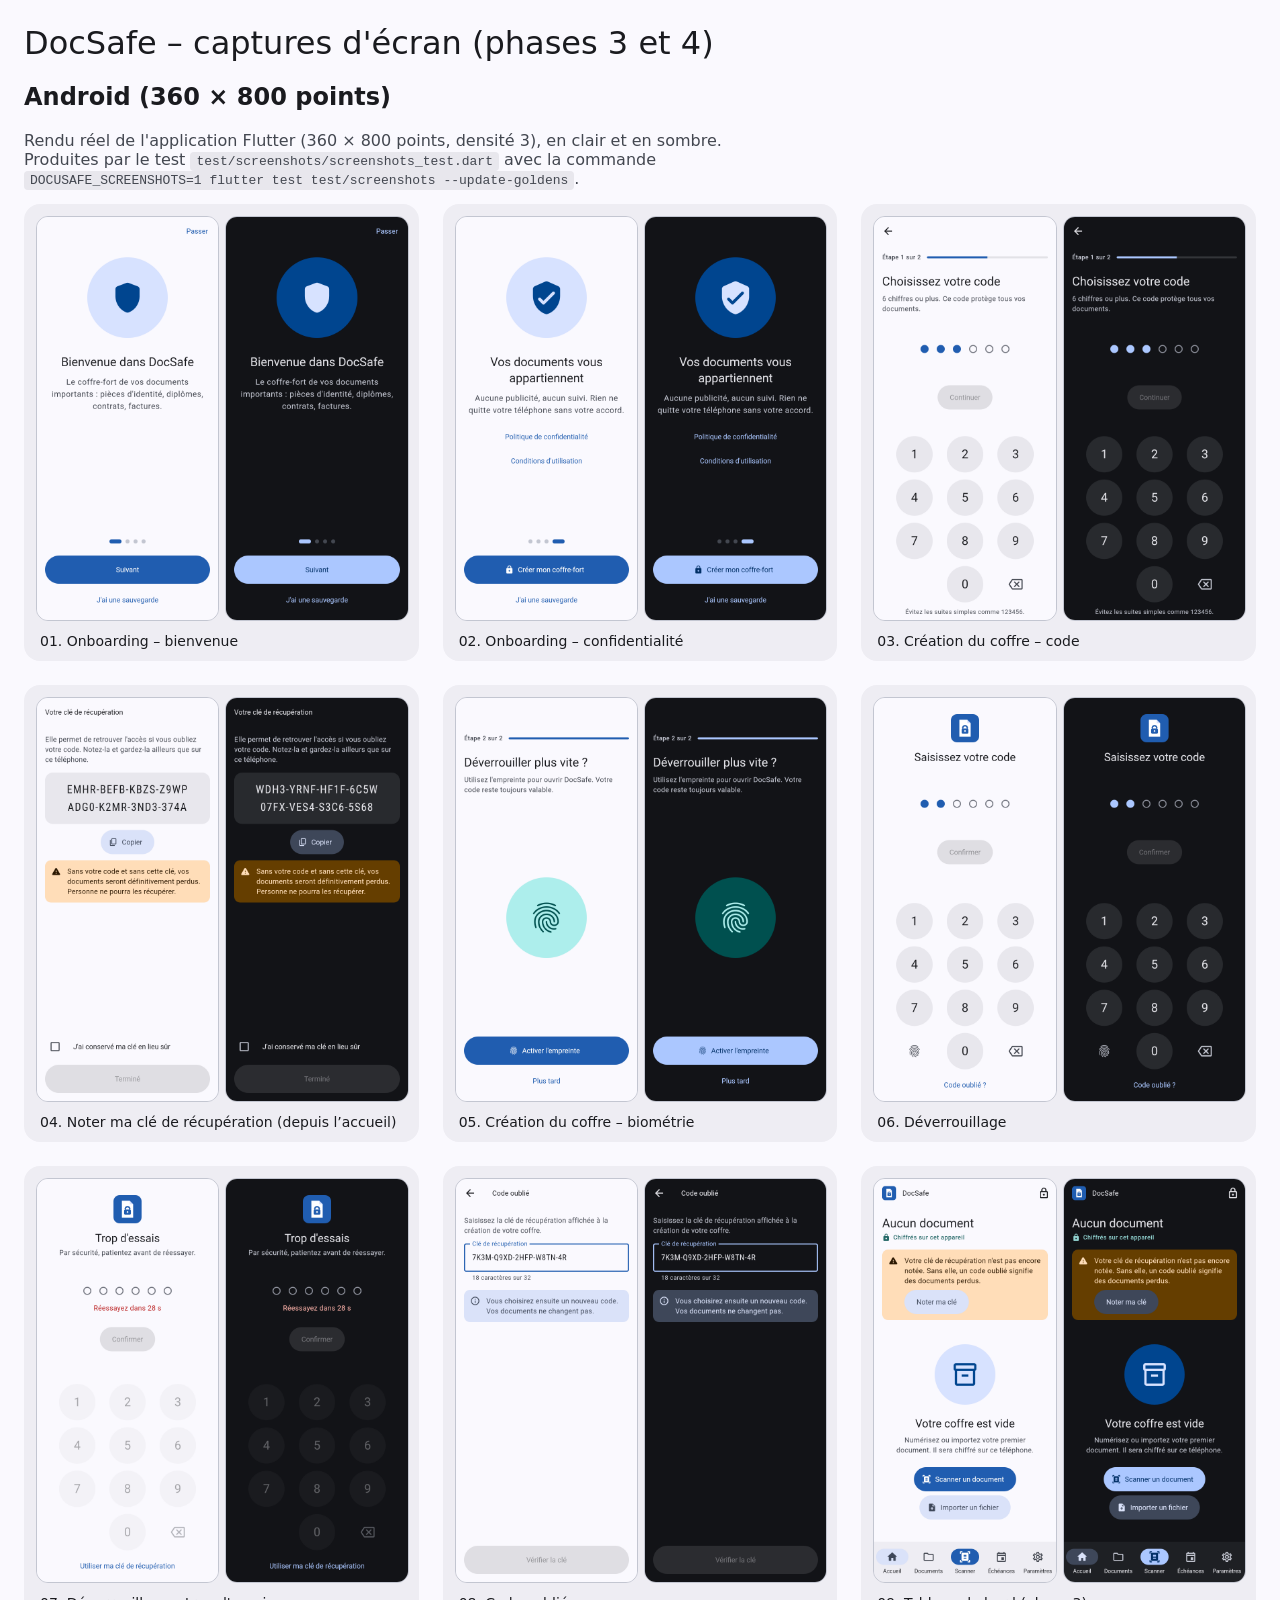
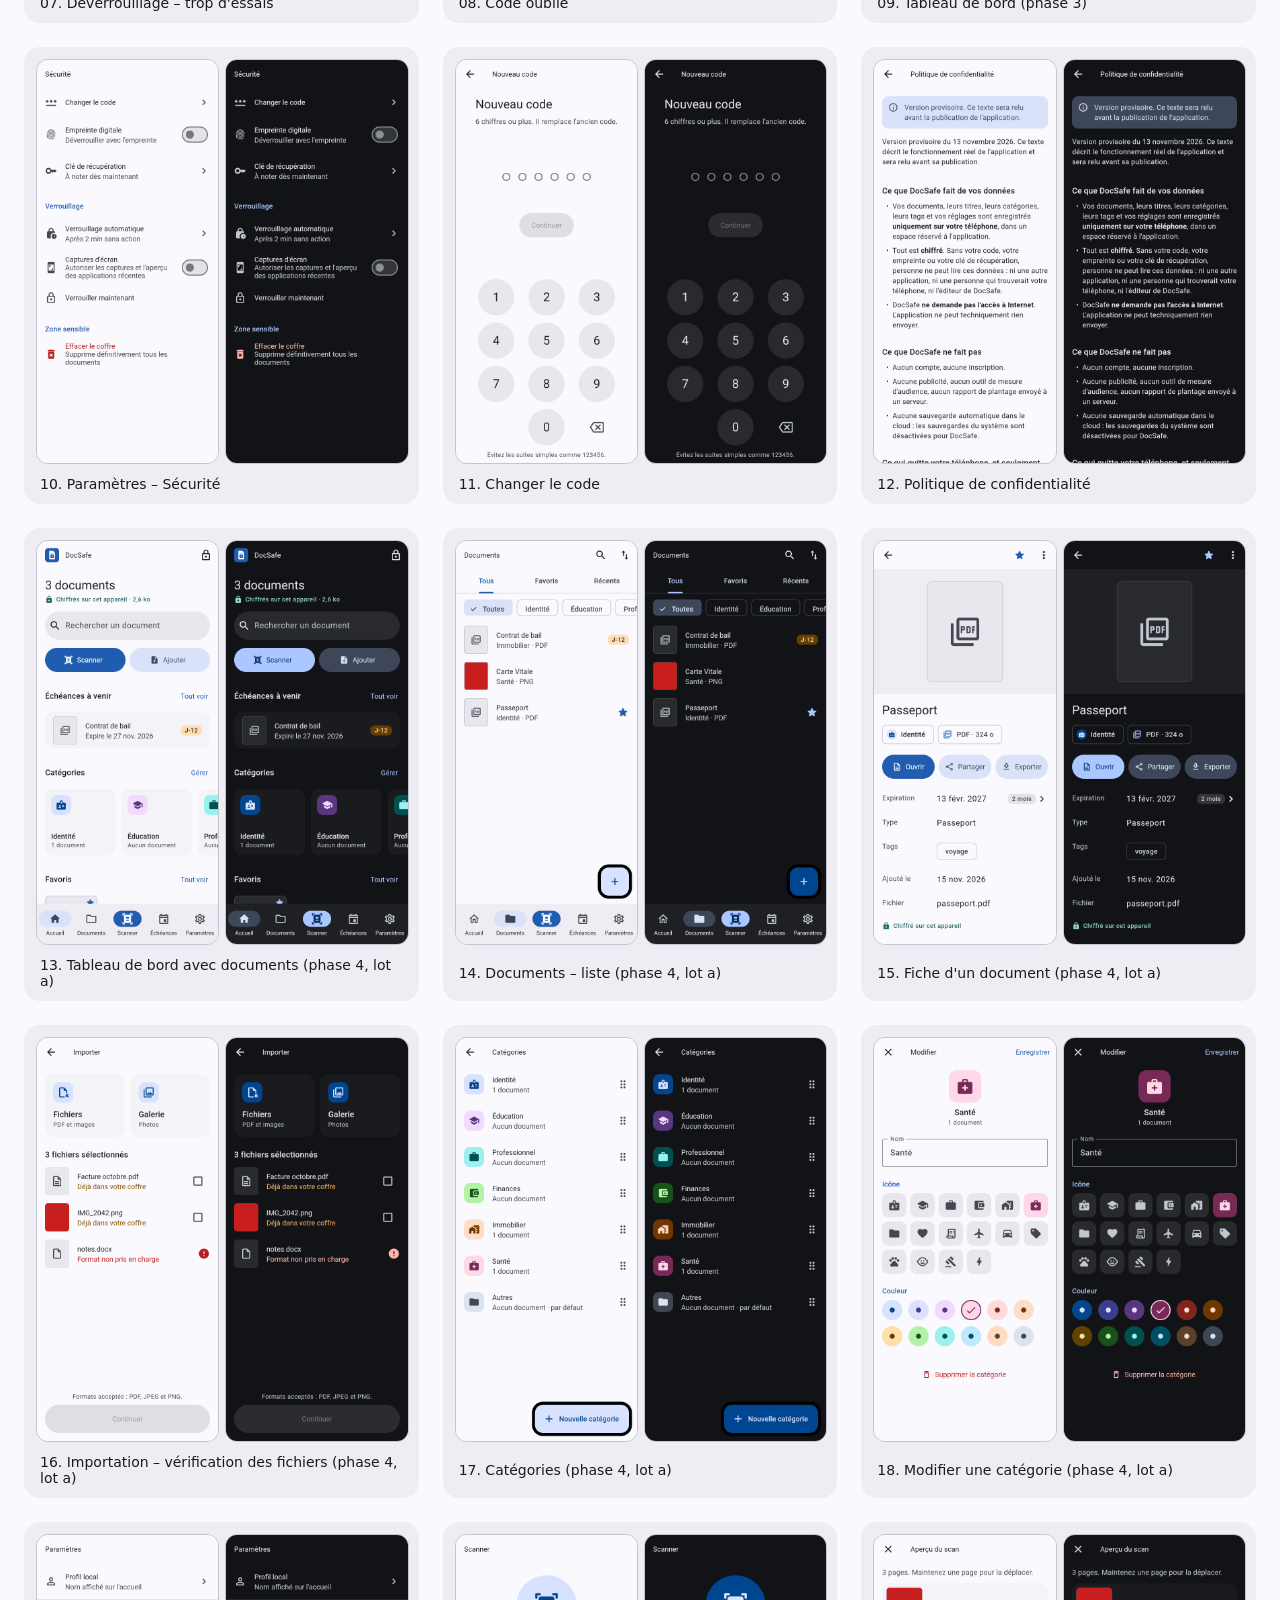
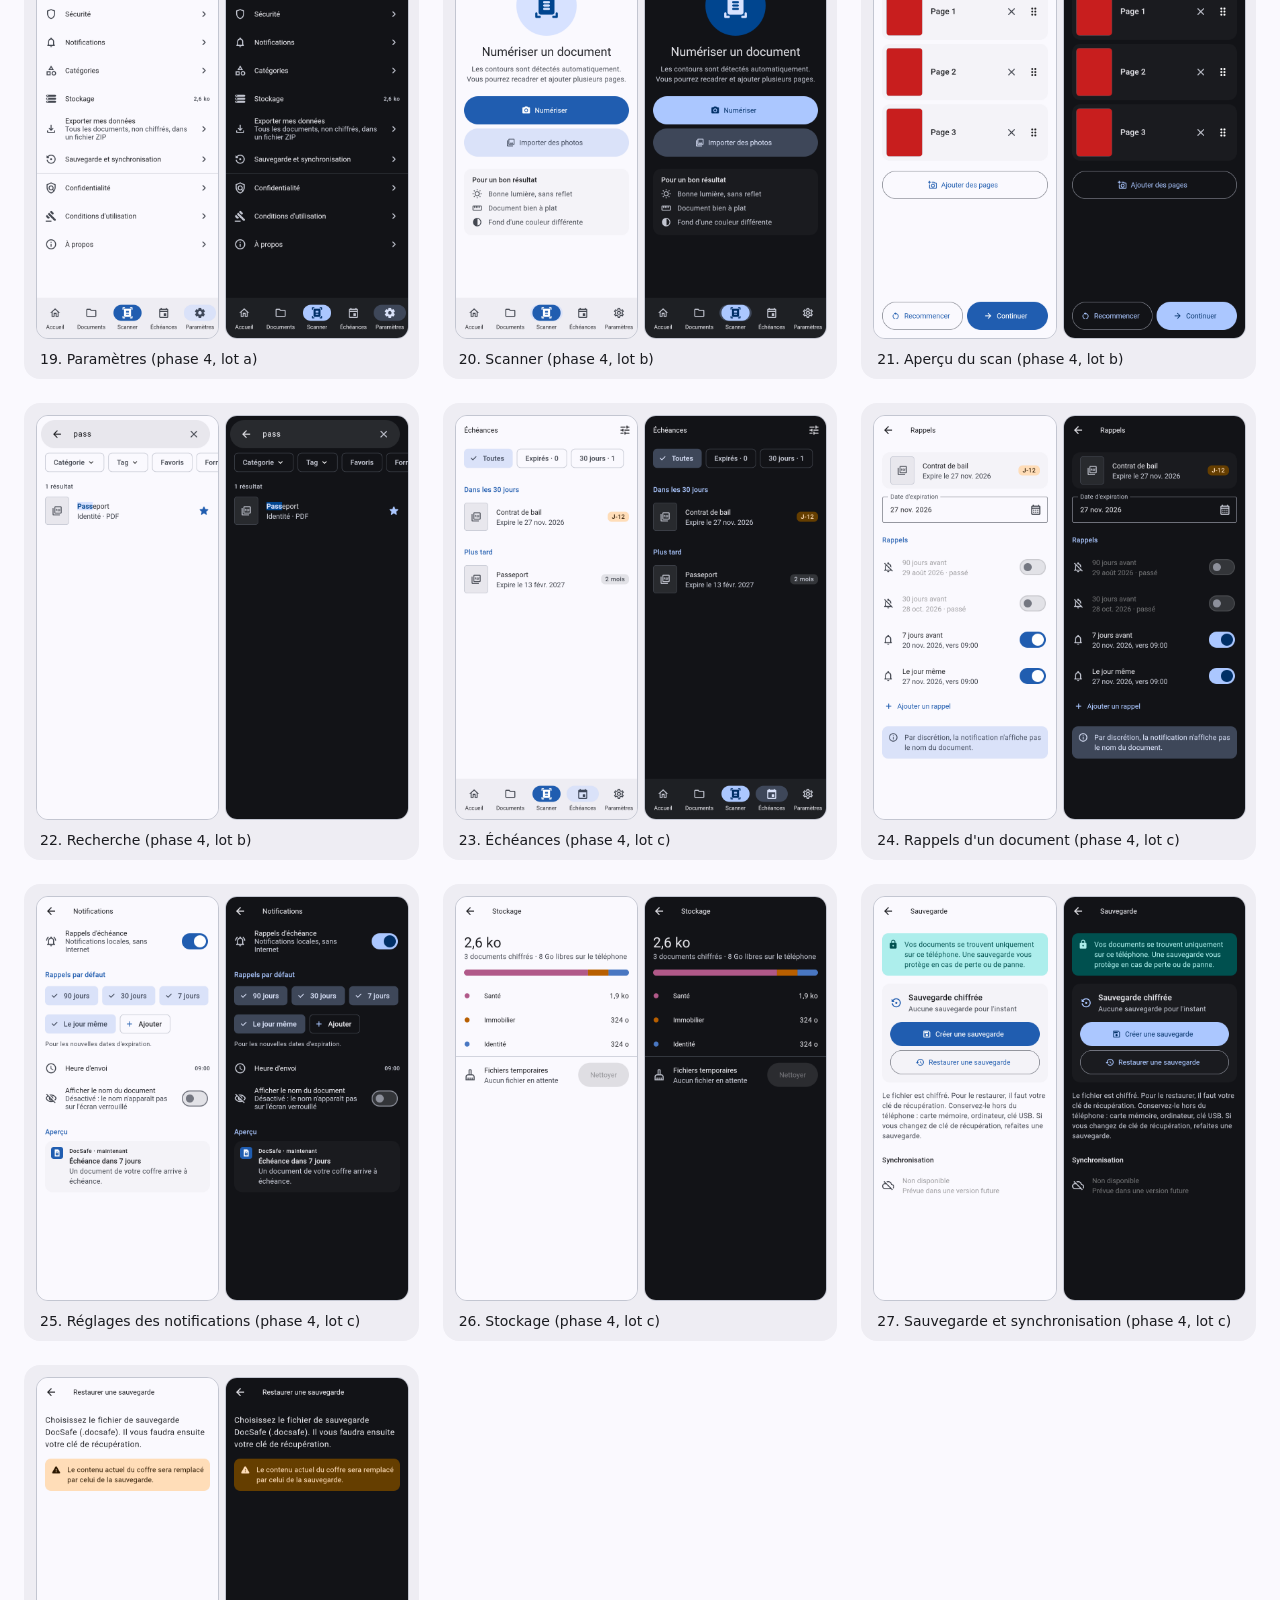
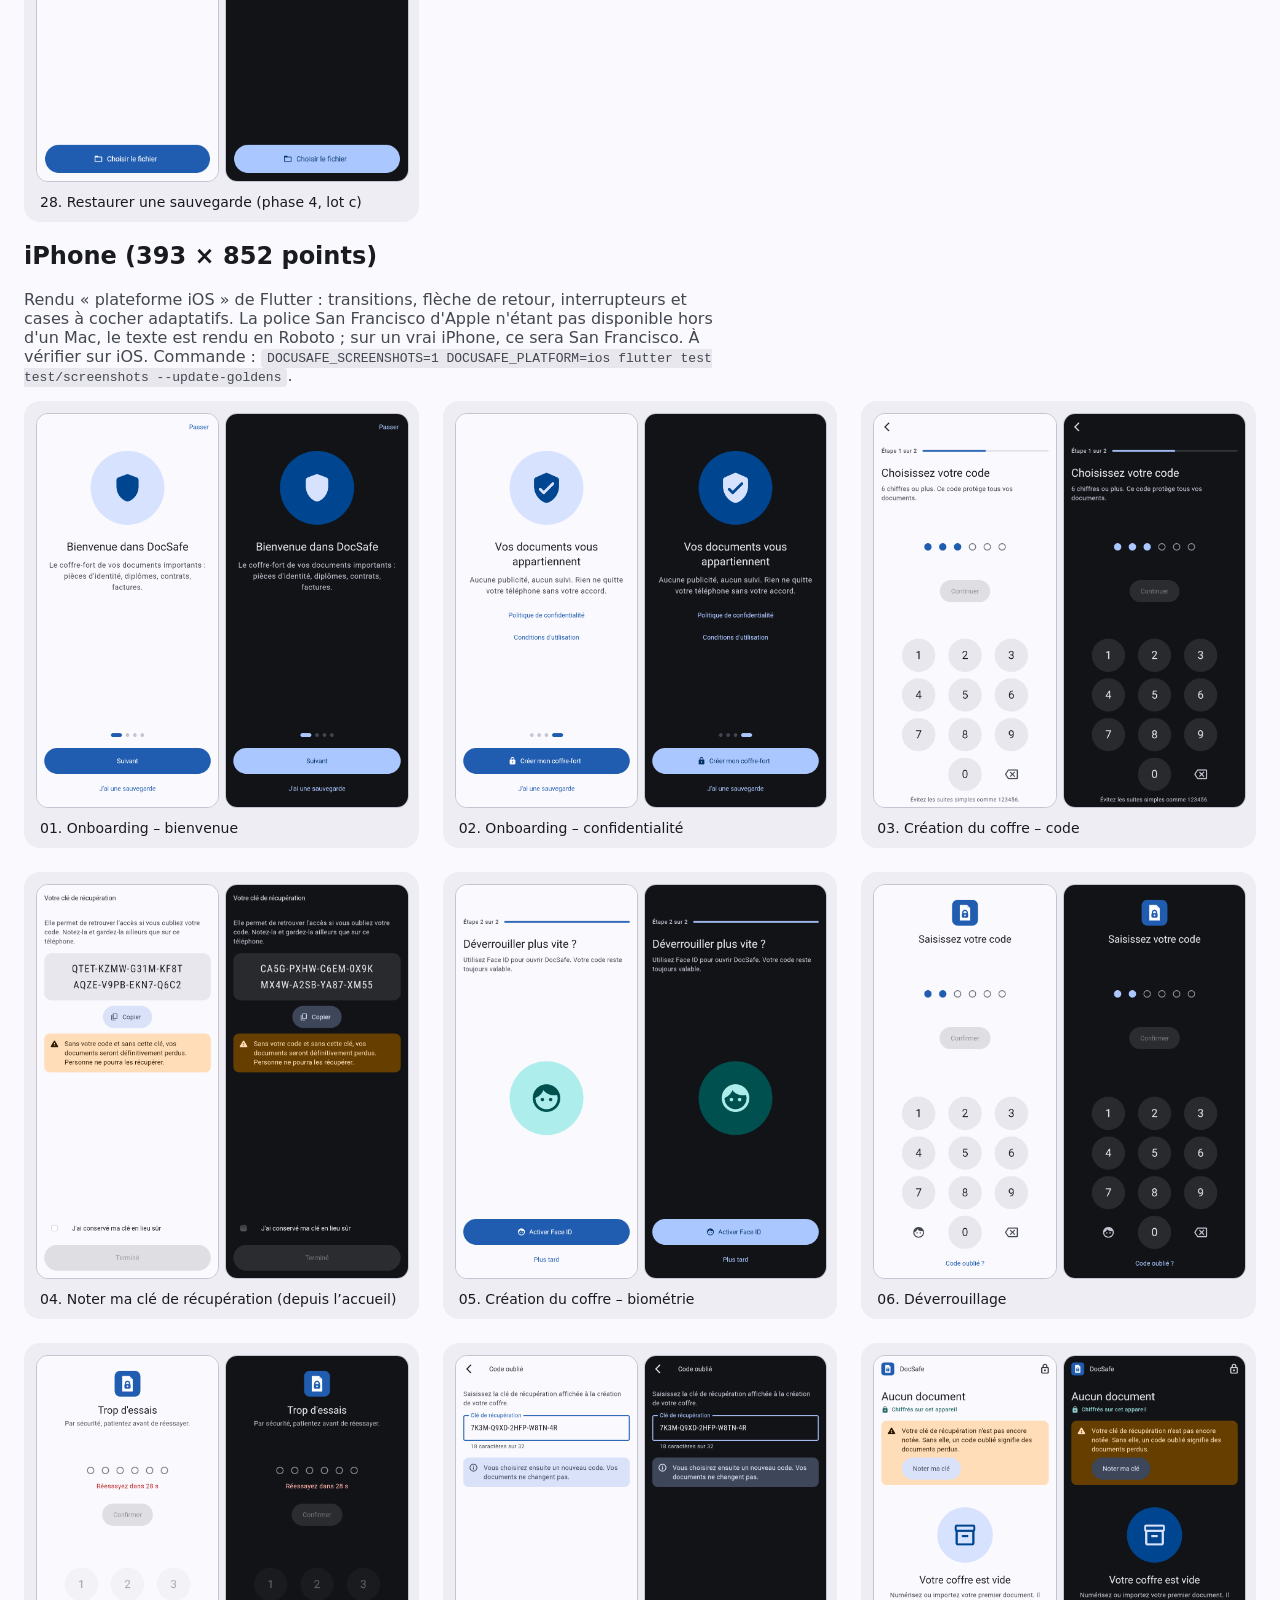
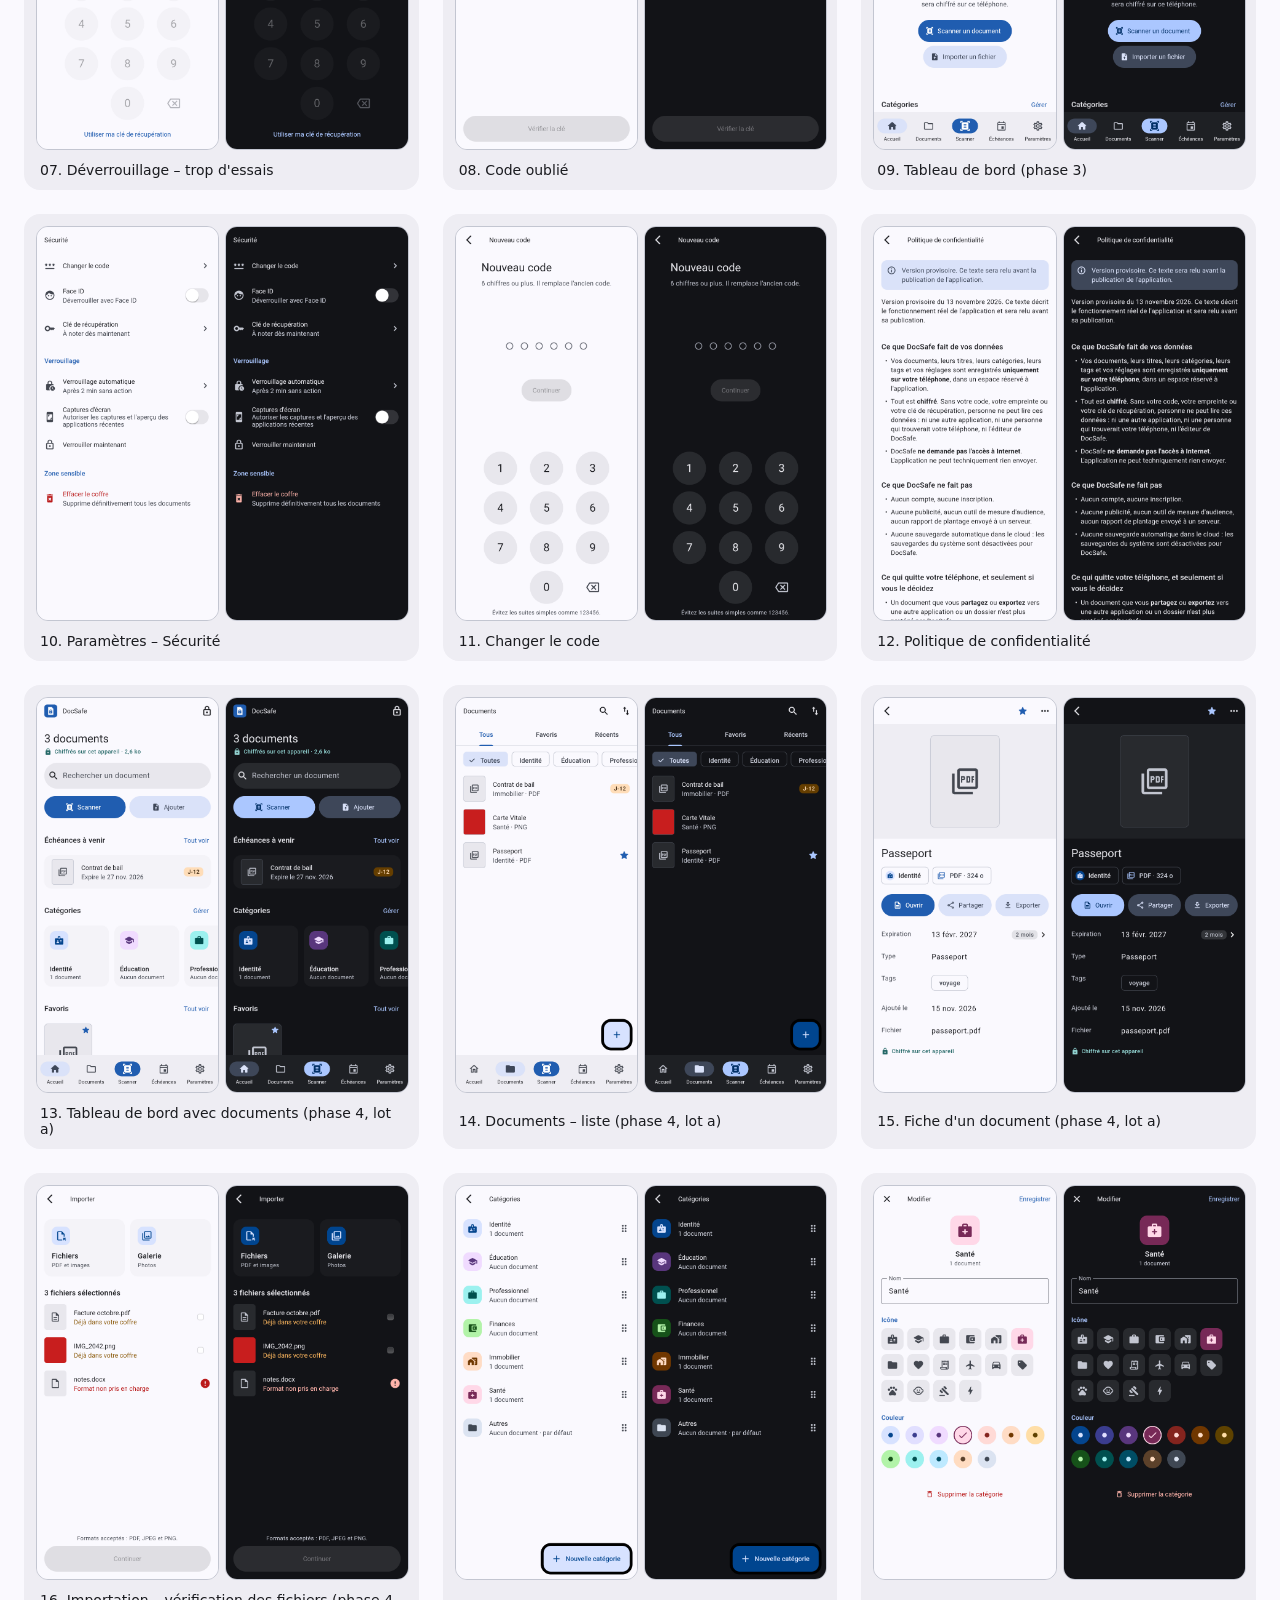
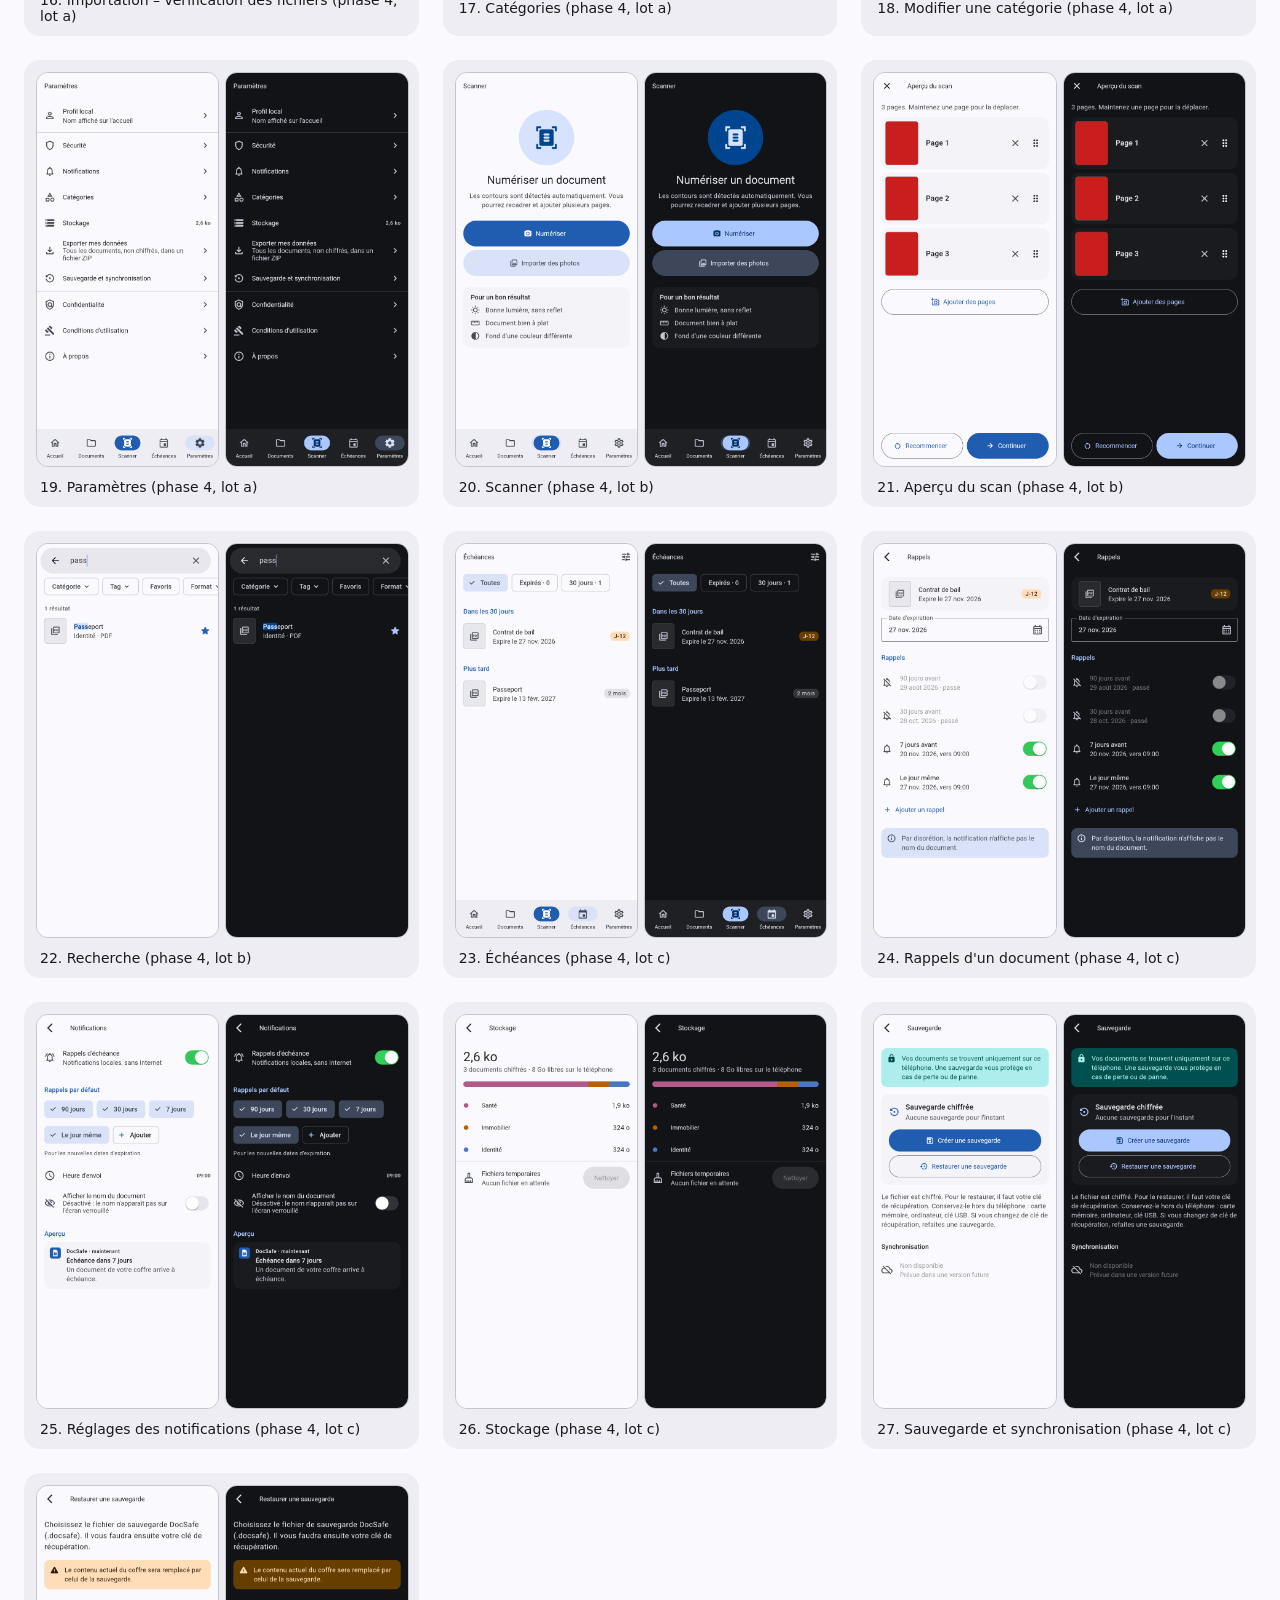
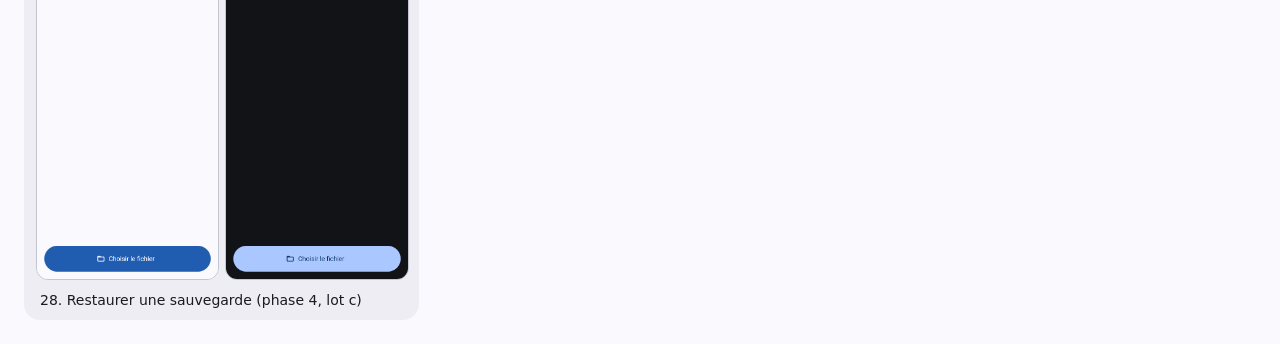
==== commit 74a014e1: "Nom de l'application : DocSafe ; aperçu automatique dans le navigateur - Le nom affiché devient DocS" ====
--- a/docs/captures/index.html
+++ b/docs/captures/index.html
@@ -3,7 +3,7 @@
 <head>
 <meta charset="utf-8">
 <meta name="viewport" content="width=device-width, initial-scale=1">
-<title>DocuSafe – captures d'écran</title>
+<title>DocSafe – captures d'écran</title>
 <style>
   body { font-family: system-ui, sans-serif; margin: 24px; background: #FAF9FE; color: #1A1B1F; }
   h1 { font-weight: 500; }
@@ -16,7 +16,7 @@
 </style>
 </head>
 <body>
-<h1>DocuSafe – captures d'écran (phases 3 et 4)</h1>
+<h1>DocSafe – captures d'écran (phases 3 et 4)</h1>
 <h2>Android (360 × 800 points)</h2>
 <p>Rendu réel de l'application Flutter (360 × 800 points, densité 3), en clair et en sombre. Produites par le test <code>test/screenshots/screenshots_test.dart</code> avec la commande <code>DOCUSAFE_SCREENSHOTS=1 flutter test test/screenshots --update-goldens</code>.</p>
 <div class="grid">
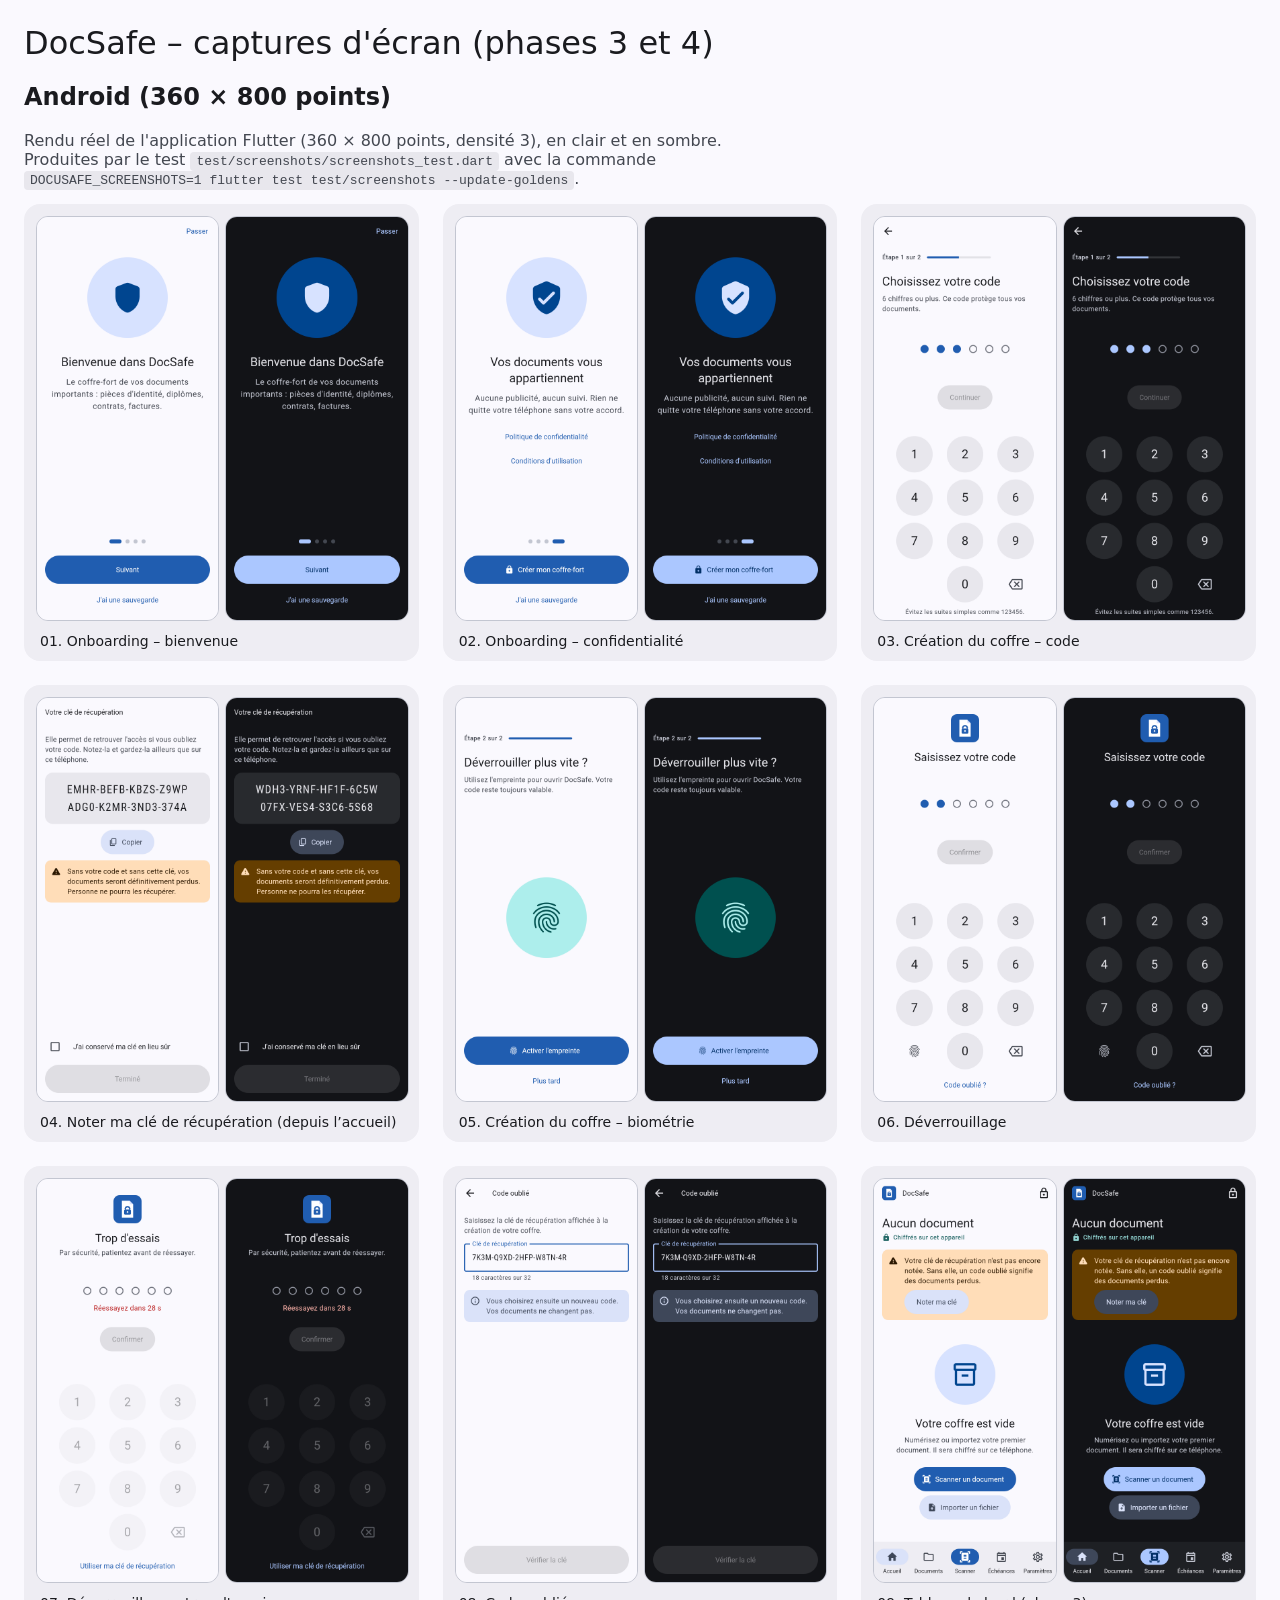
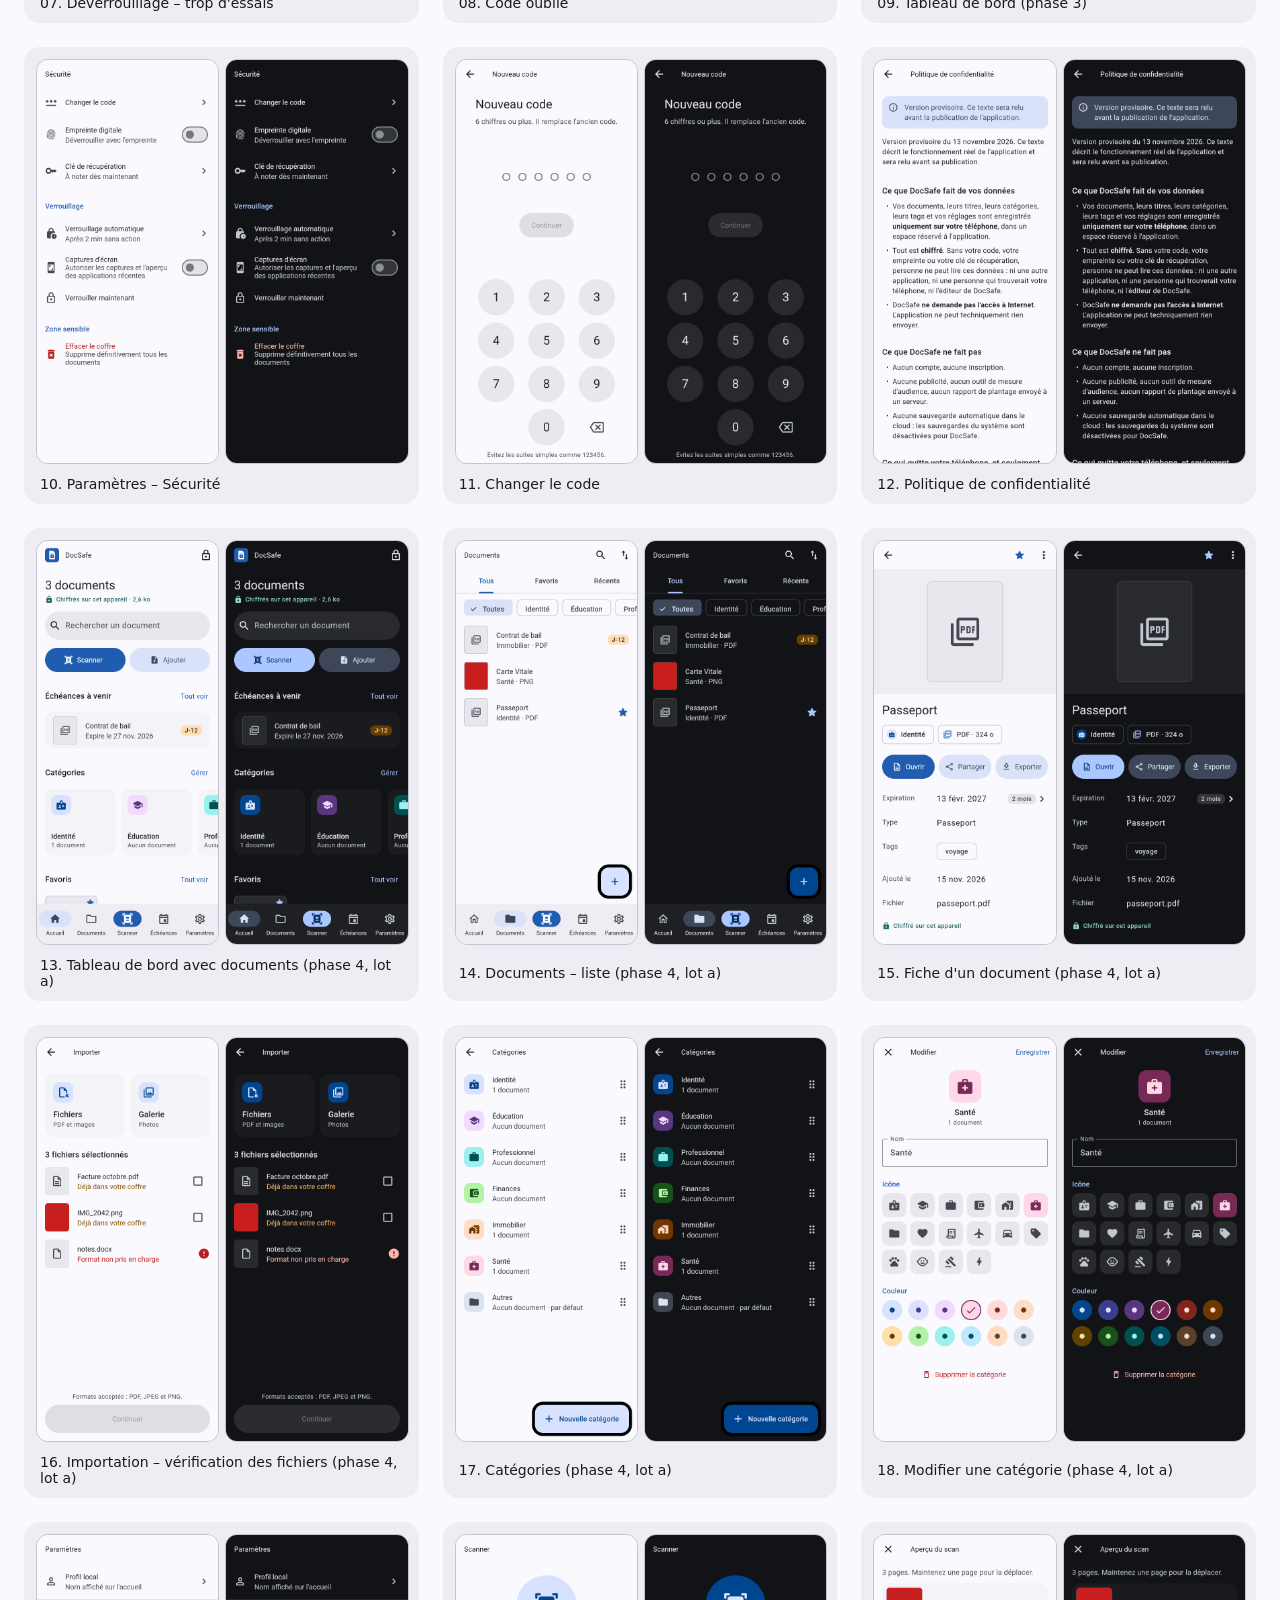
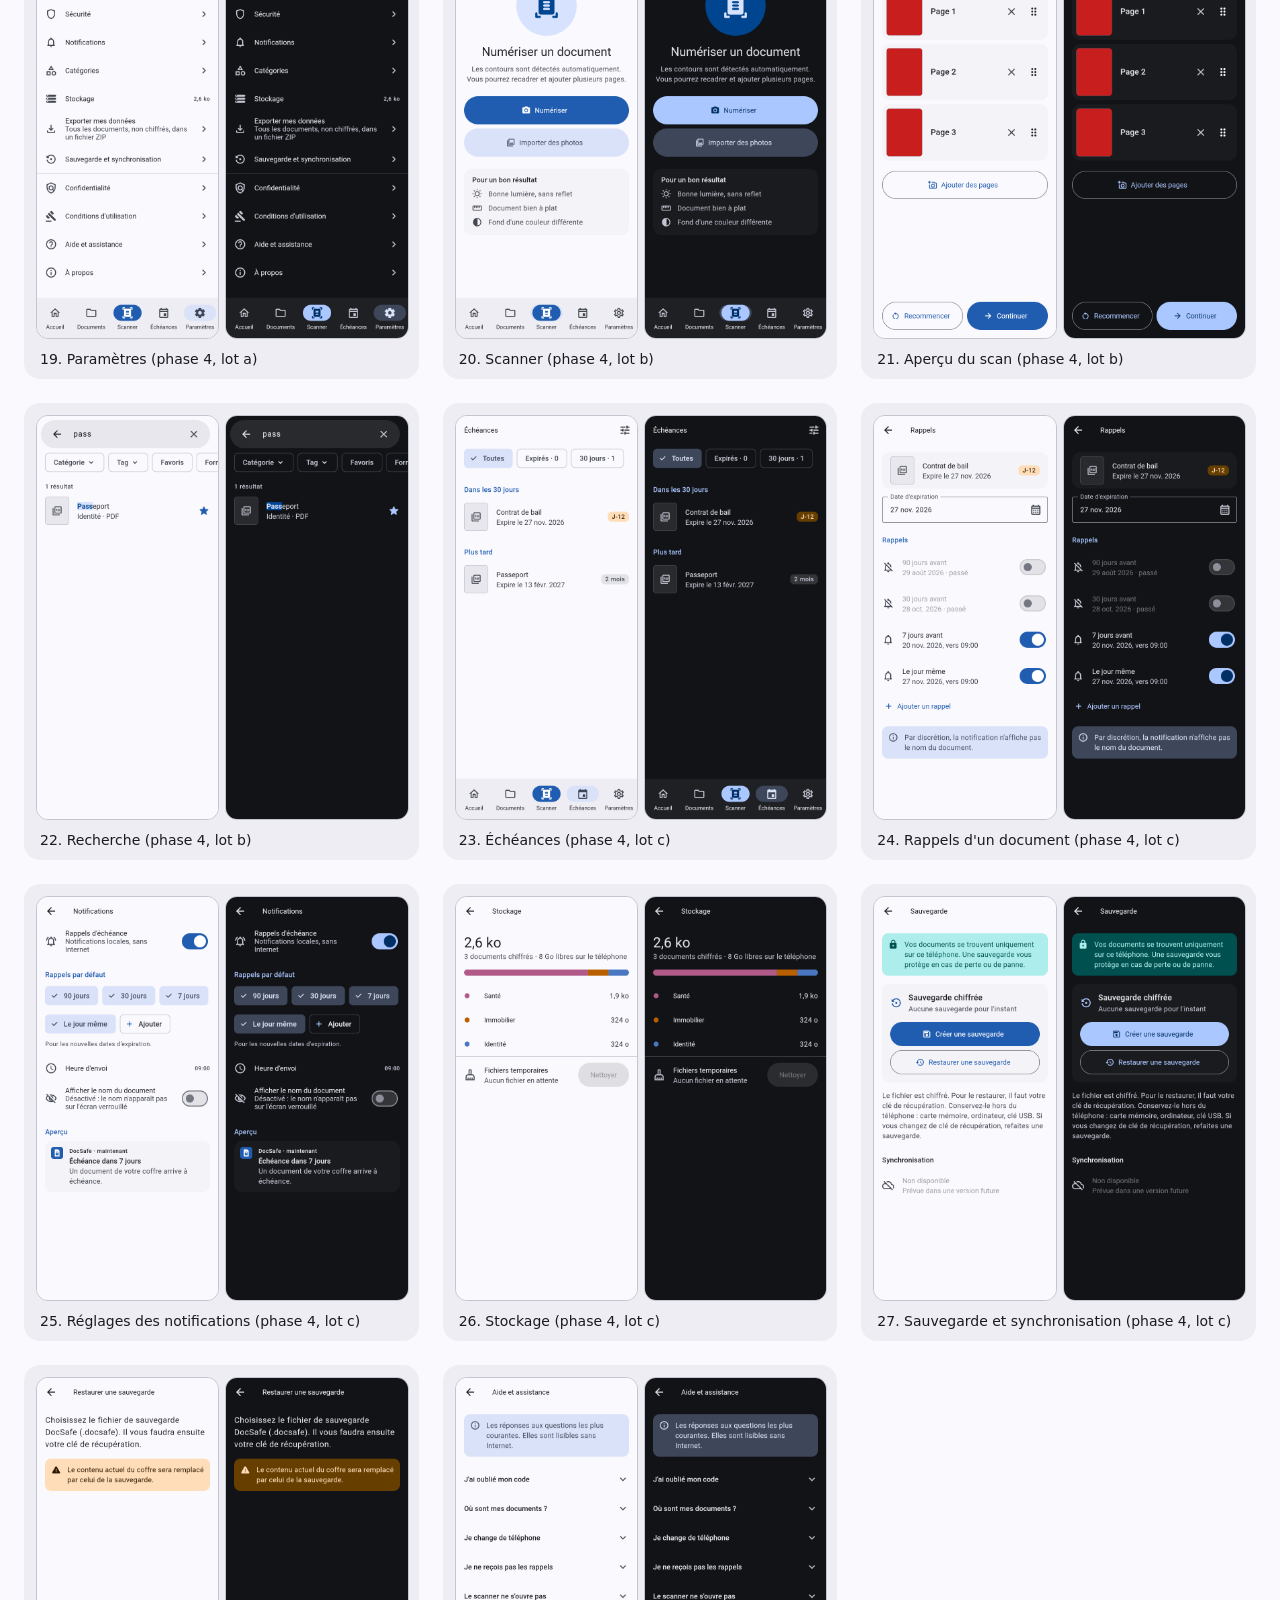
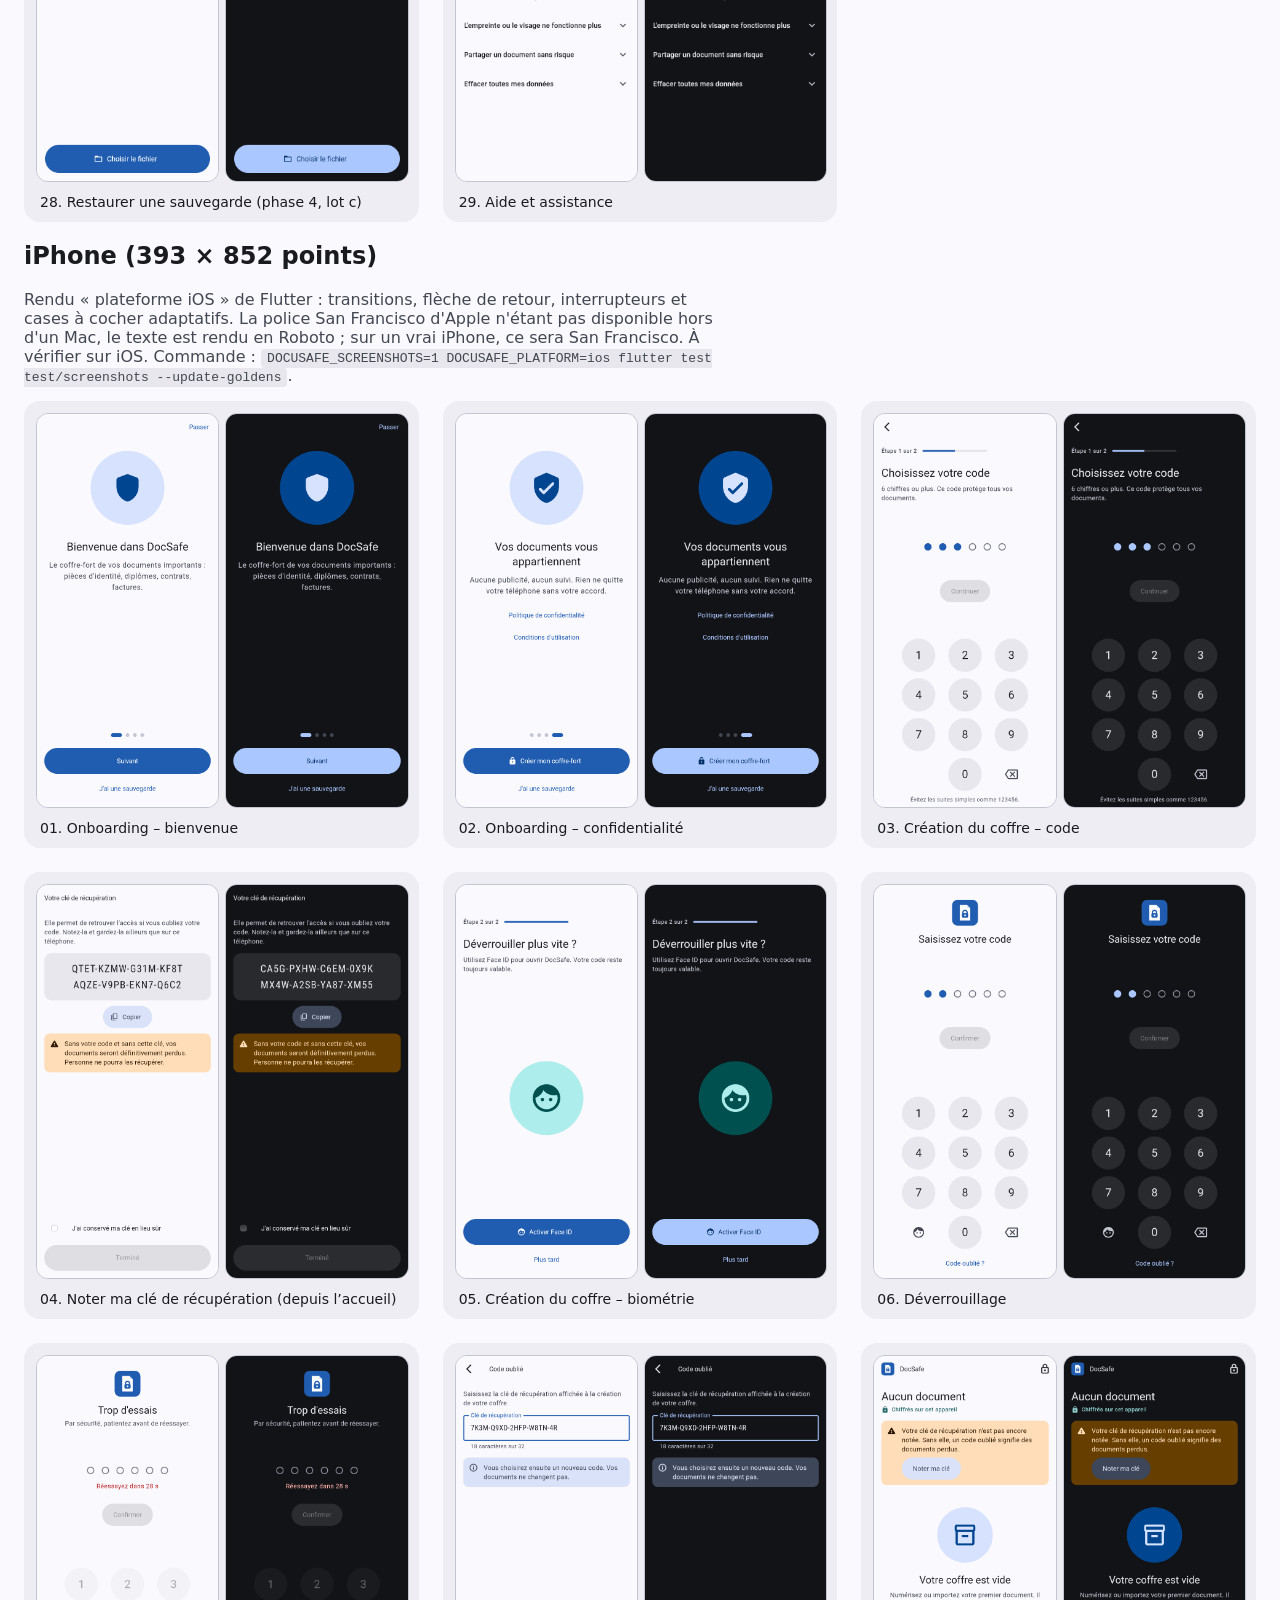
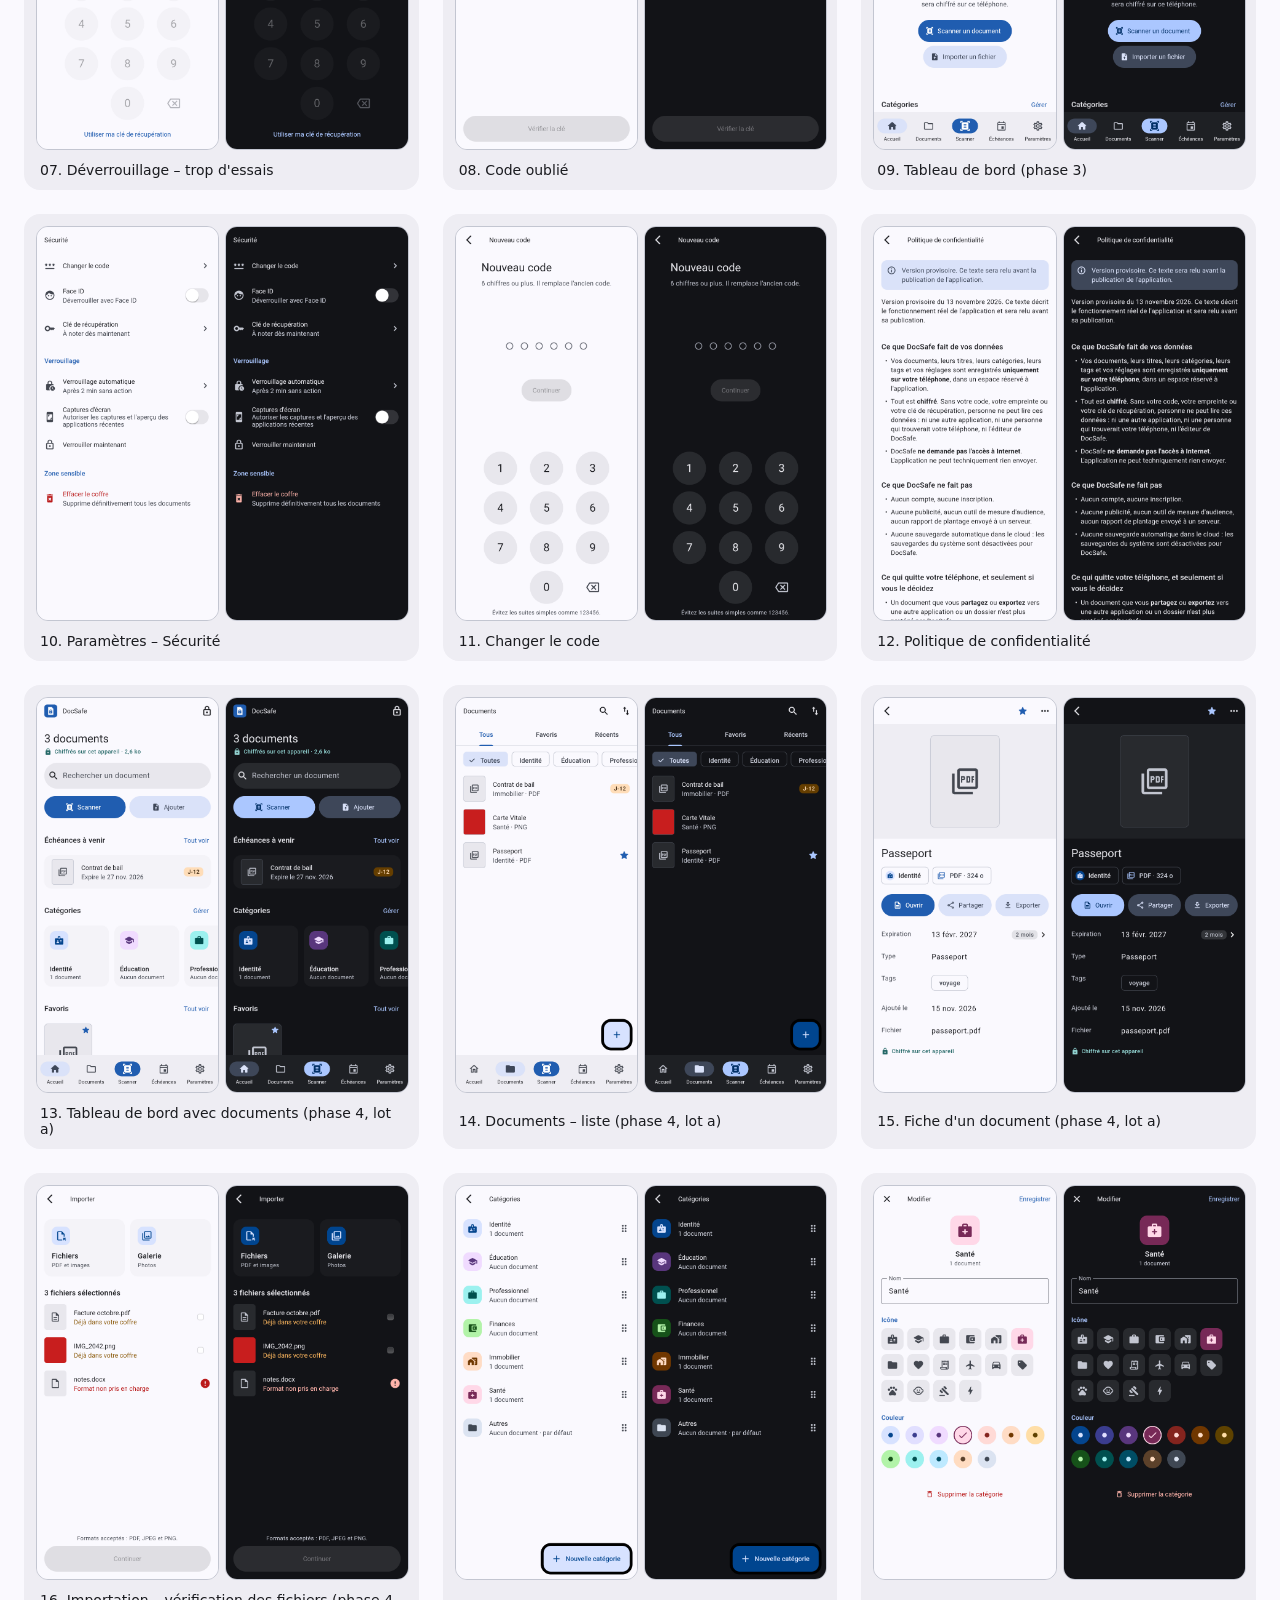
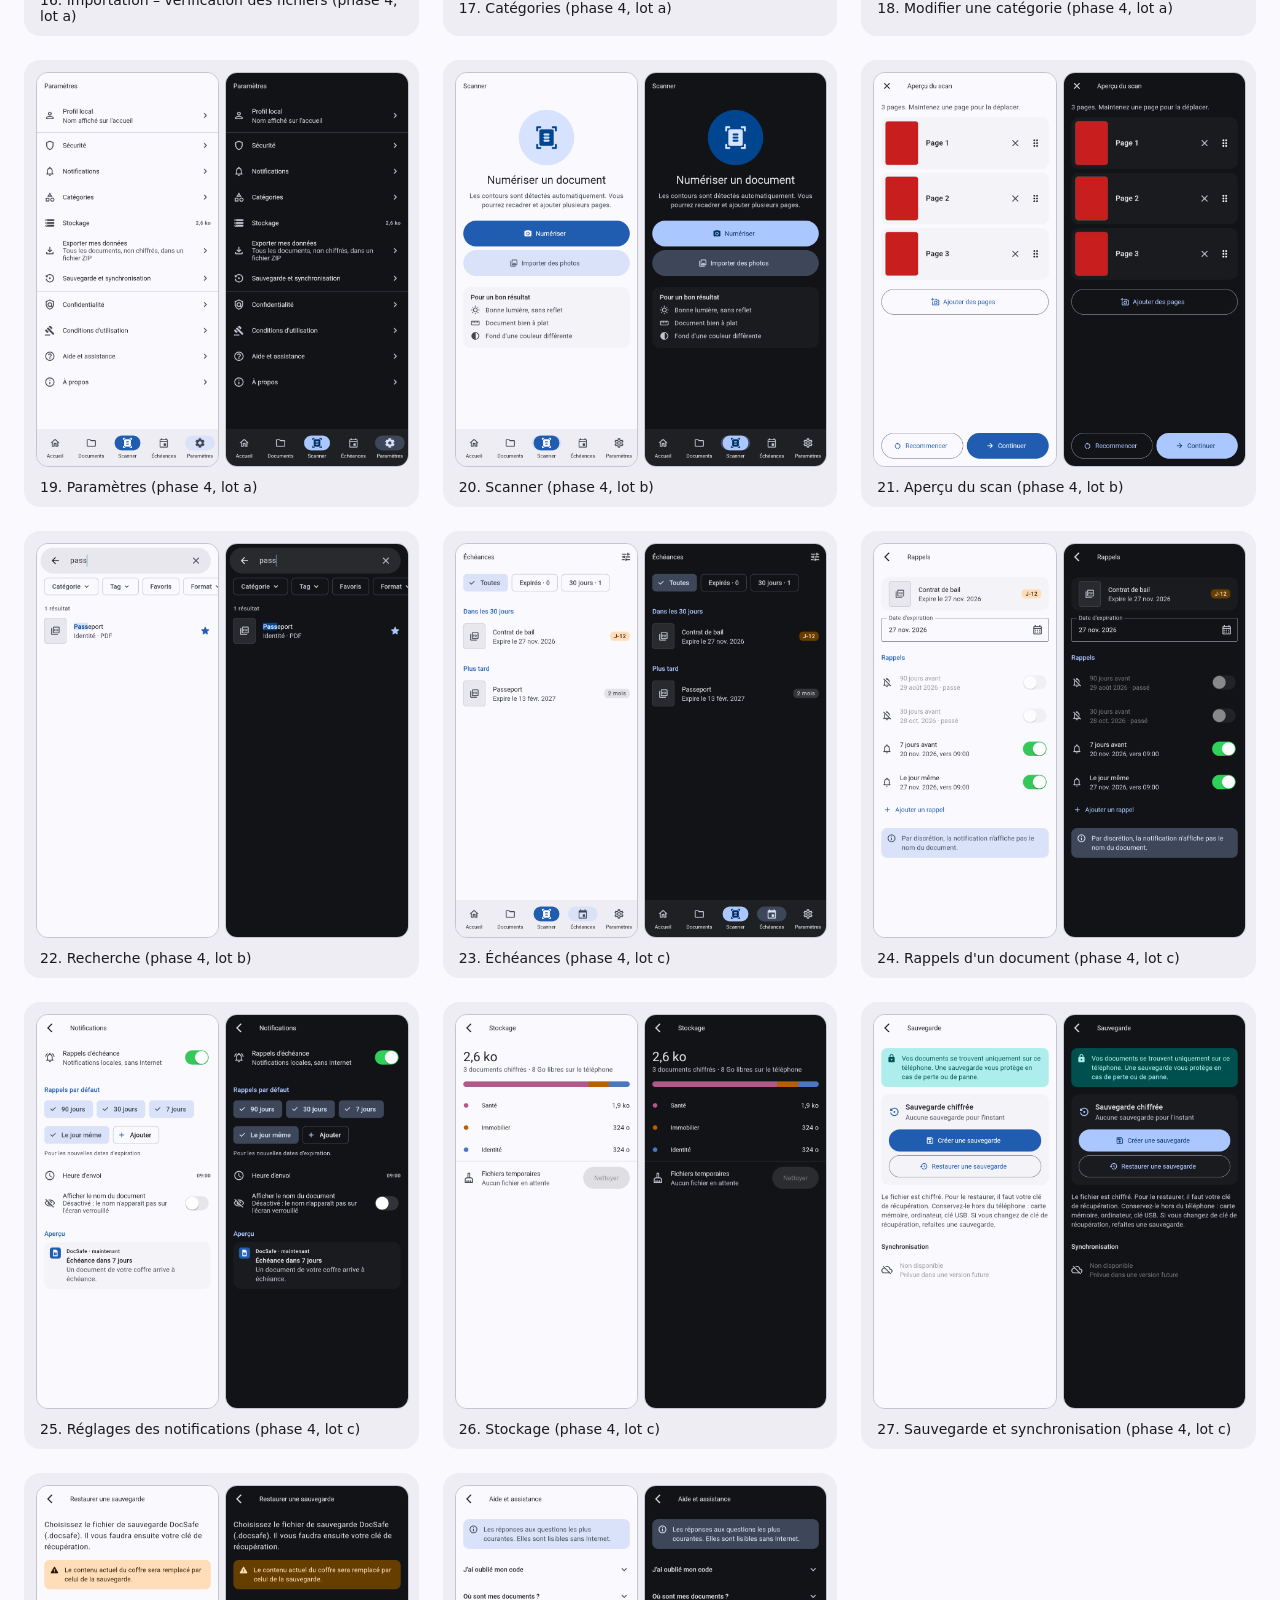
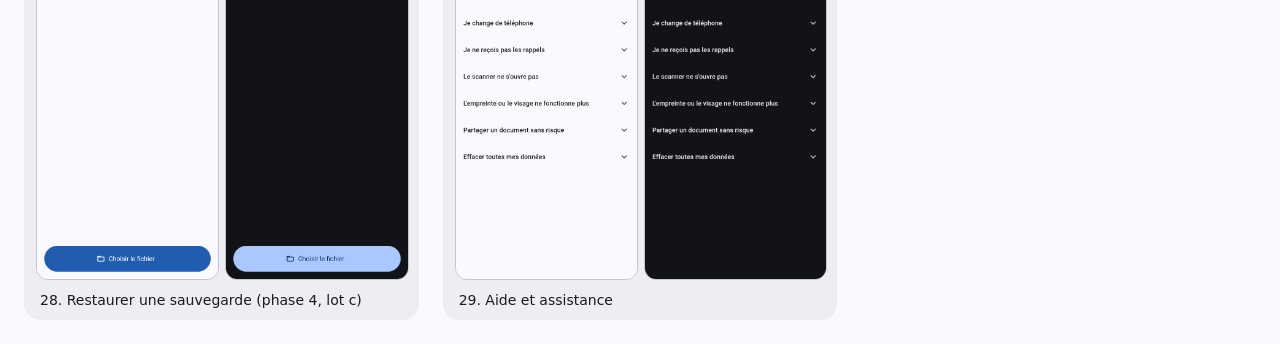
==== commit 1d057fc8: "Conformité au cahier des charges : les 8 points manquants - « Partager vers DocSafe » (Android, §3.4" ====
--- a/docs/captures/index.html
+++ b/docs/captures/index.html
@@ -48,6 +48,7 @@
     <figure><img src="26-stockage.png" alt="Stockage (clair)" loading="lazy"><img src="26-stockage-sombre.png" alt="Stockage (sombre)" loading="lazy"><figcaption>26. Stockage (phase 4, lot c)</figcaption></figure>
     <figure><img src="27-sauvegarde.png" alt="Sauvegarde et synchronisation (clair)" loading="lazy"><img src="27-sauvegarde-sombre.png" alt="Sauvegarde et synchronisation (sombre)" loading="lazy"><figcaption>27. Sauvegarde et synchronisation (phase 4, lot c)</figcaption></figure>
     <figure><img src="28-restauration.png" alt="Restaurer une sauvegarde (clair)" loading="lazy"><img src="28-restauration-sombre.png" alt="Restaurer une sauvegarde (sombre)" loading="lazy"><figcaption>28. Restaurer une sauvegarde (phase 4, lot c)</figcaption></figure>
+    <figure><img src="29-aide.png" alt="Aide et assistance (clair)" loading="lazy"><img src="29-aide-sombre.png" alt="Aide et assistance (sombre)" loading="lazy"><figcaption>29. Aide et assistance</figcaption></figure>
 </div>
 <h2>iPhone (393 × 852 points)</h2>
 <p>Rendu « plateforme iOS » de Flutter : transitions, flèche de retour, interrupteurs et cases à cocher adaptatifs. La police San Francisco d'Apple n'étant pas disponible hors d'un Mac, le texte est rendu en Roboto ; sur un vrai iPhone, ce sera San Francisco. À vérifier sur iOS. Commande : <code>DOCUSAFE_SCREENSHOTS=1 DOCUSAFE_PLATFORM=ios flutter test test/screenshots --update-goldens</code>.</p>
@@ -80,6 +81,7 @@
     <figure><img src="ios/26-stockage.png" alt="Stockage (iOS, clair)" loading="lazy"><img src="ios/26-stockage-sombre.png" alt="Stockage (iOS, sombre)" loading="lazy"><figcaption>26. Stockage (phase 4, lot c)</figcaption></figure>
     <figure><img src="ios/27-sauvegarde.png" alt="Sauvegarde et synchronisation (iOS, clair)" loading="lazy"><img src="ios/27-sauvegarde-sombre.png" alt="Sauvegarde et synchronisation (iOS, sombre)" loading="lazy"><figcaption>27. Sauvegarde et synchronisation (phase 4, lot c)</figcaption></figure>
     <figure><img src="ios/28-restauration.png" alt="Restaurer une sauvegarde (iOS, clair)" loading="lazy"><img src="ios/28-restauration-sombre.png" alt="Restaurer une sauvegarde (iOS, sombre)" loading="lazy"><figcaption>28. Restaurer une sauvegarde (phase 4, lot c)</figcaption></figure>
+    <figure><img src="ios/29-aide.png" alt="Aide et assistance (iOS, clair)" loading="lazy"><img src="ios/29-aide-sombre.png" alt="Aide et assistance (iOS, sombre)" loading="lazy"><figcaption>29. Aide et assistance</figcaption></figure>
 </div>
 </body>
 </html>
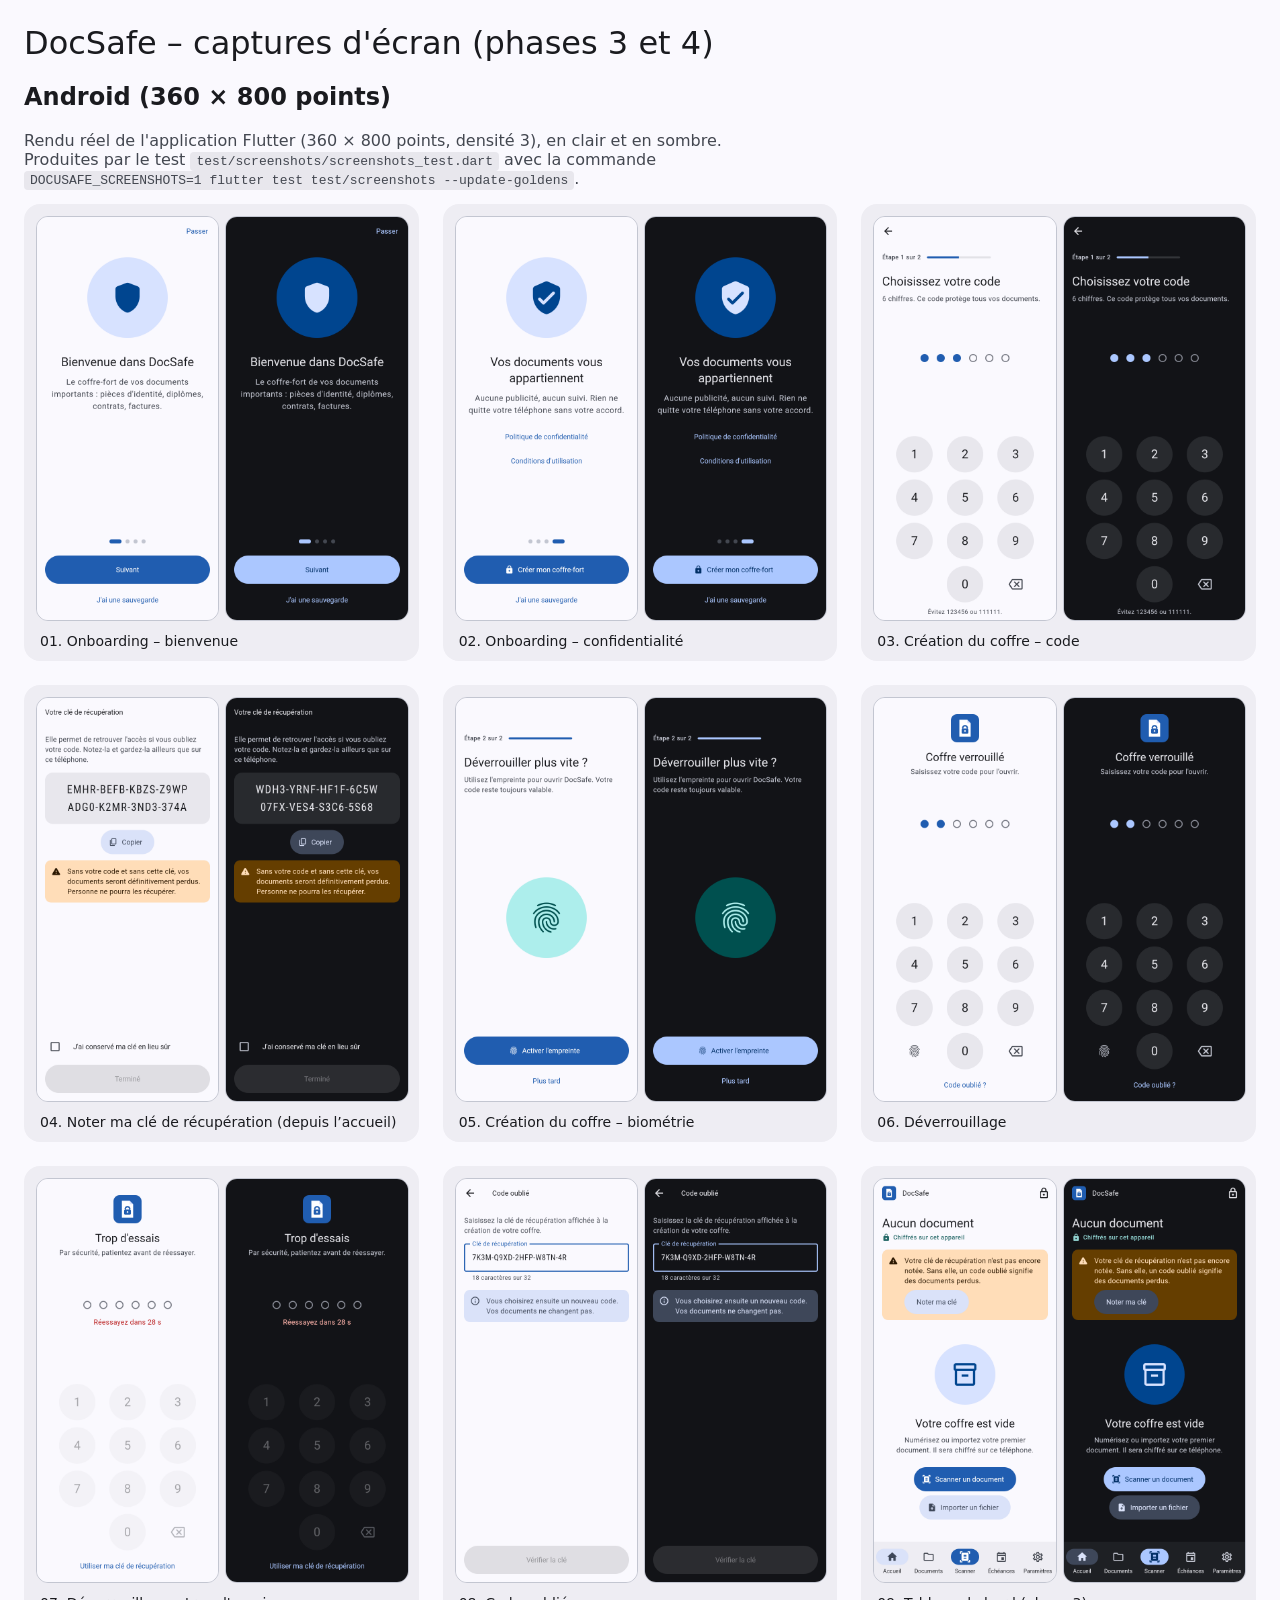
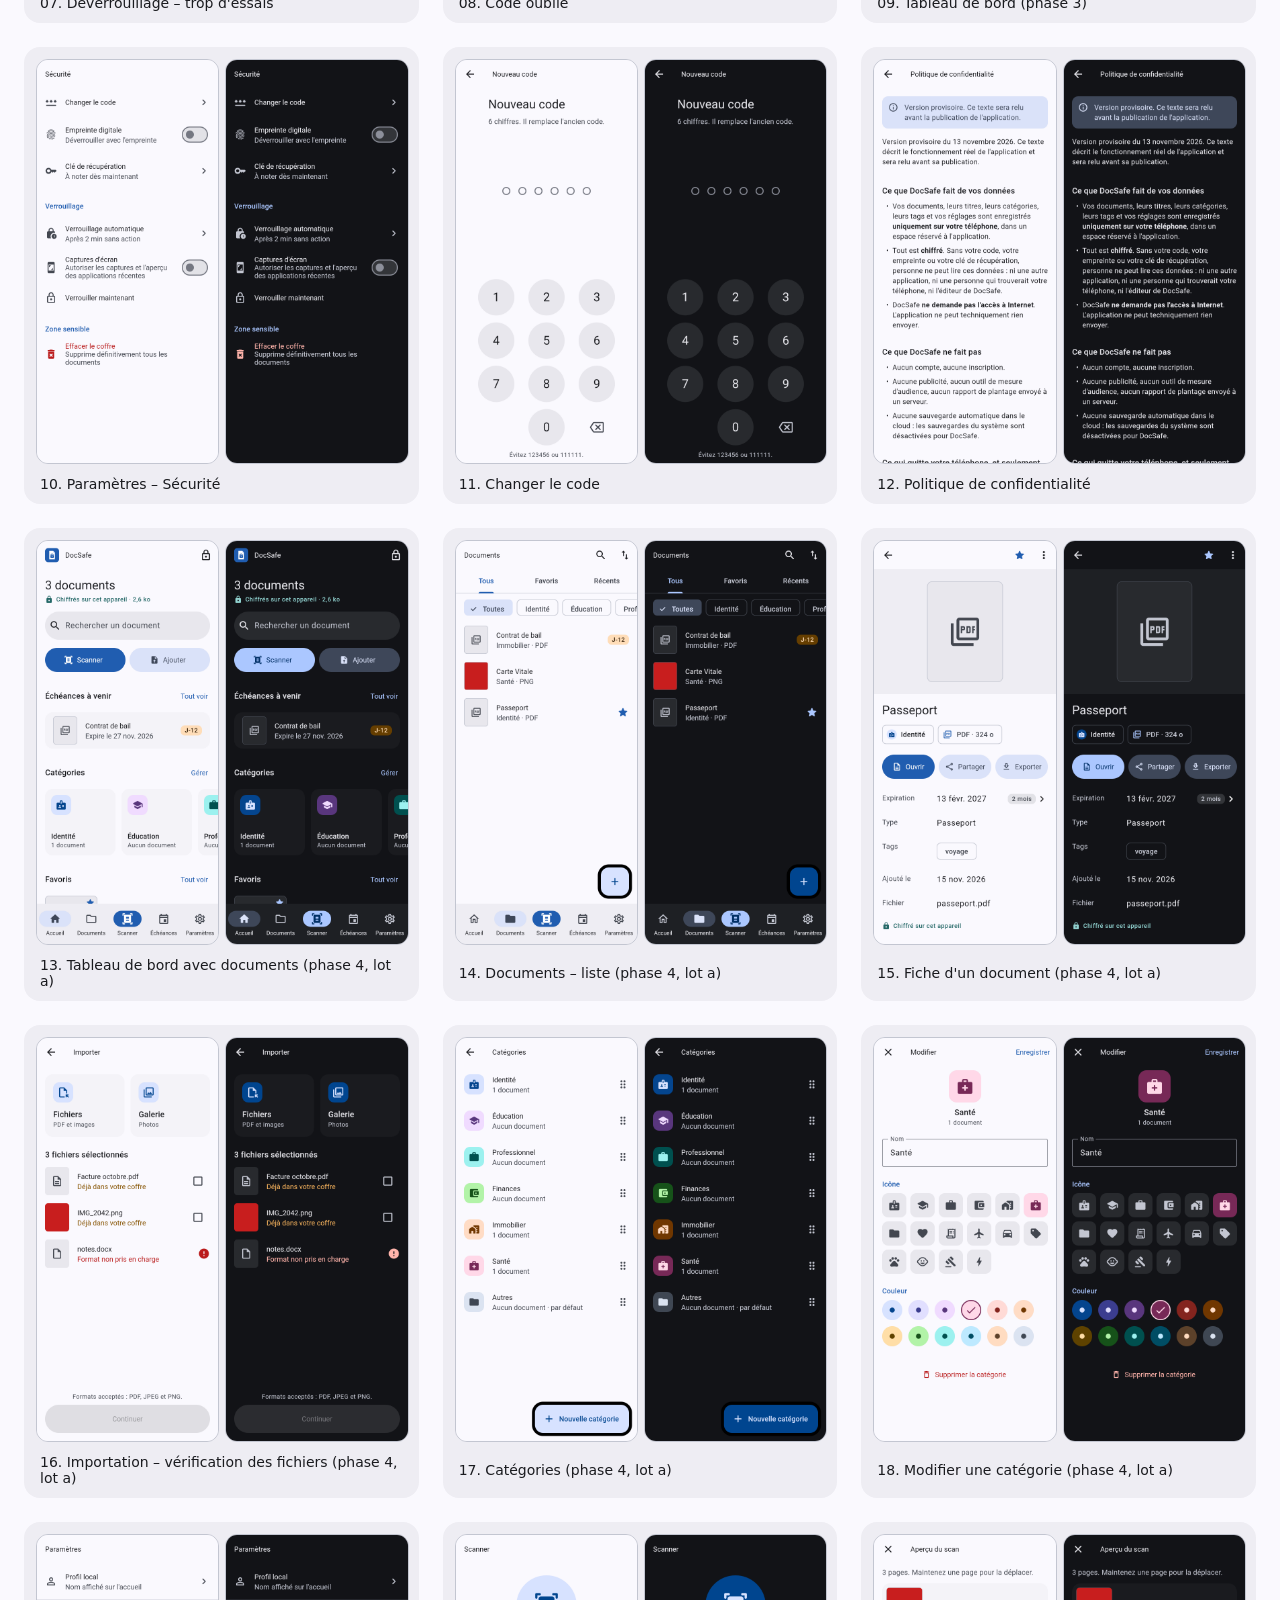
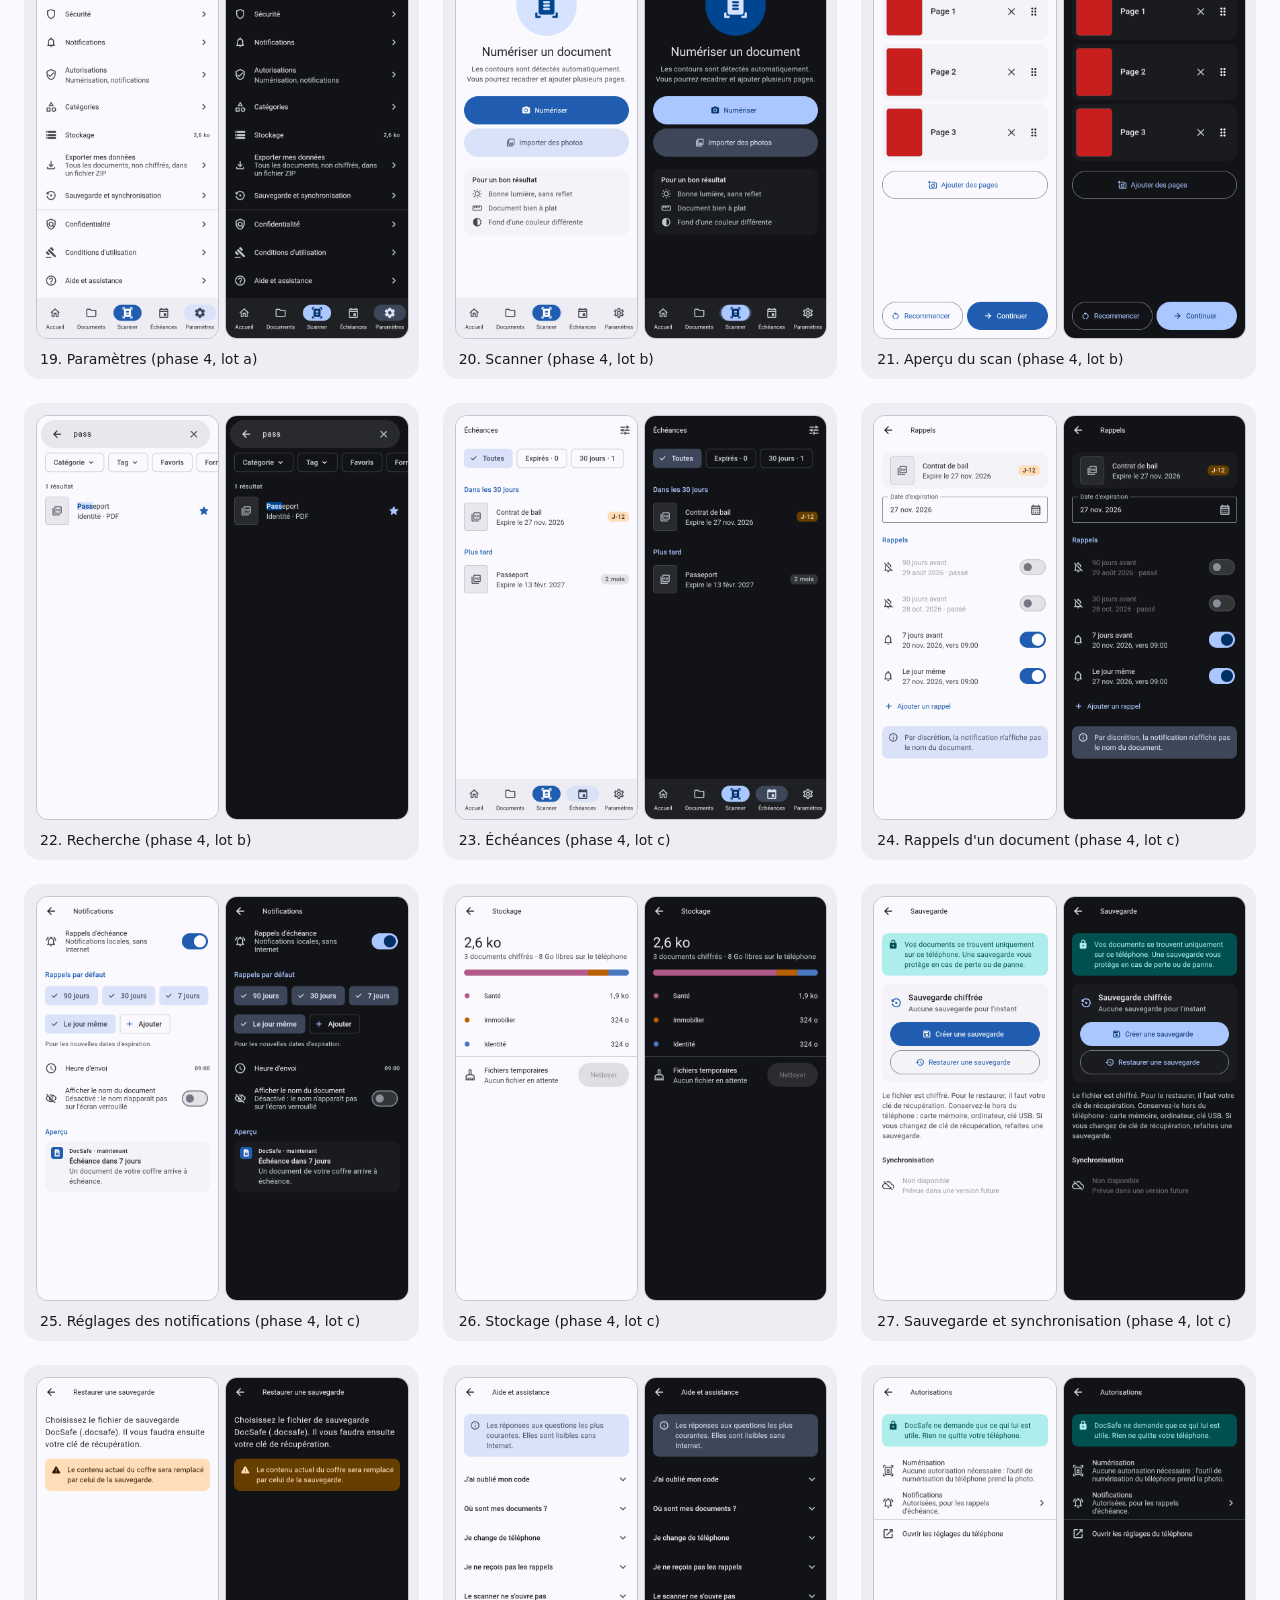
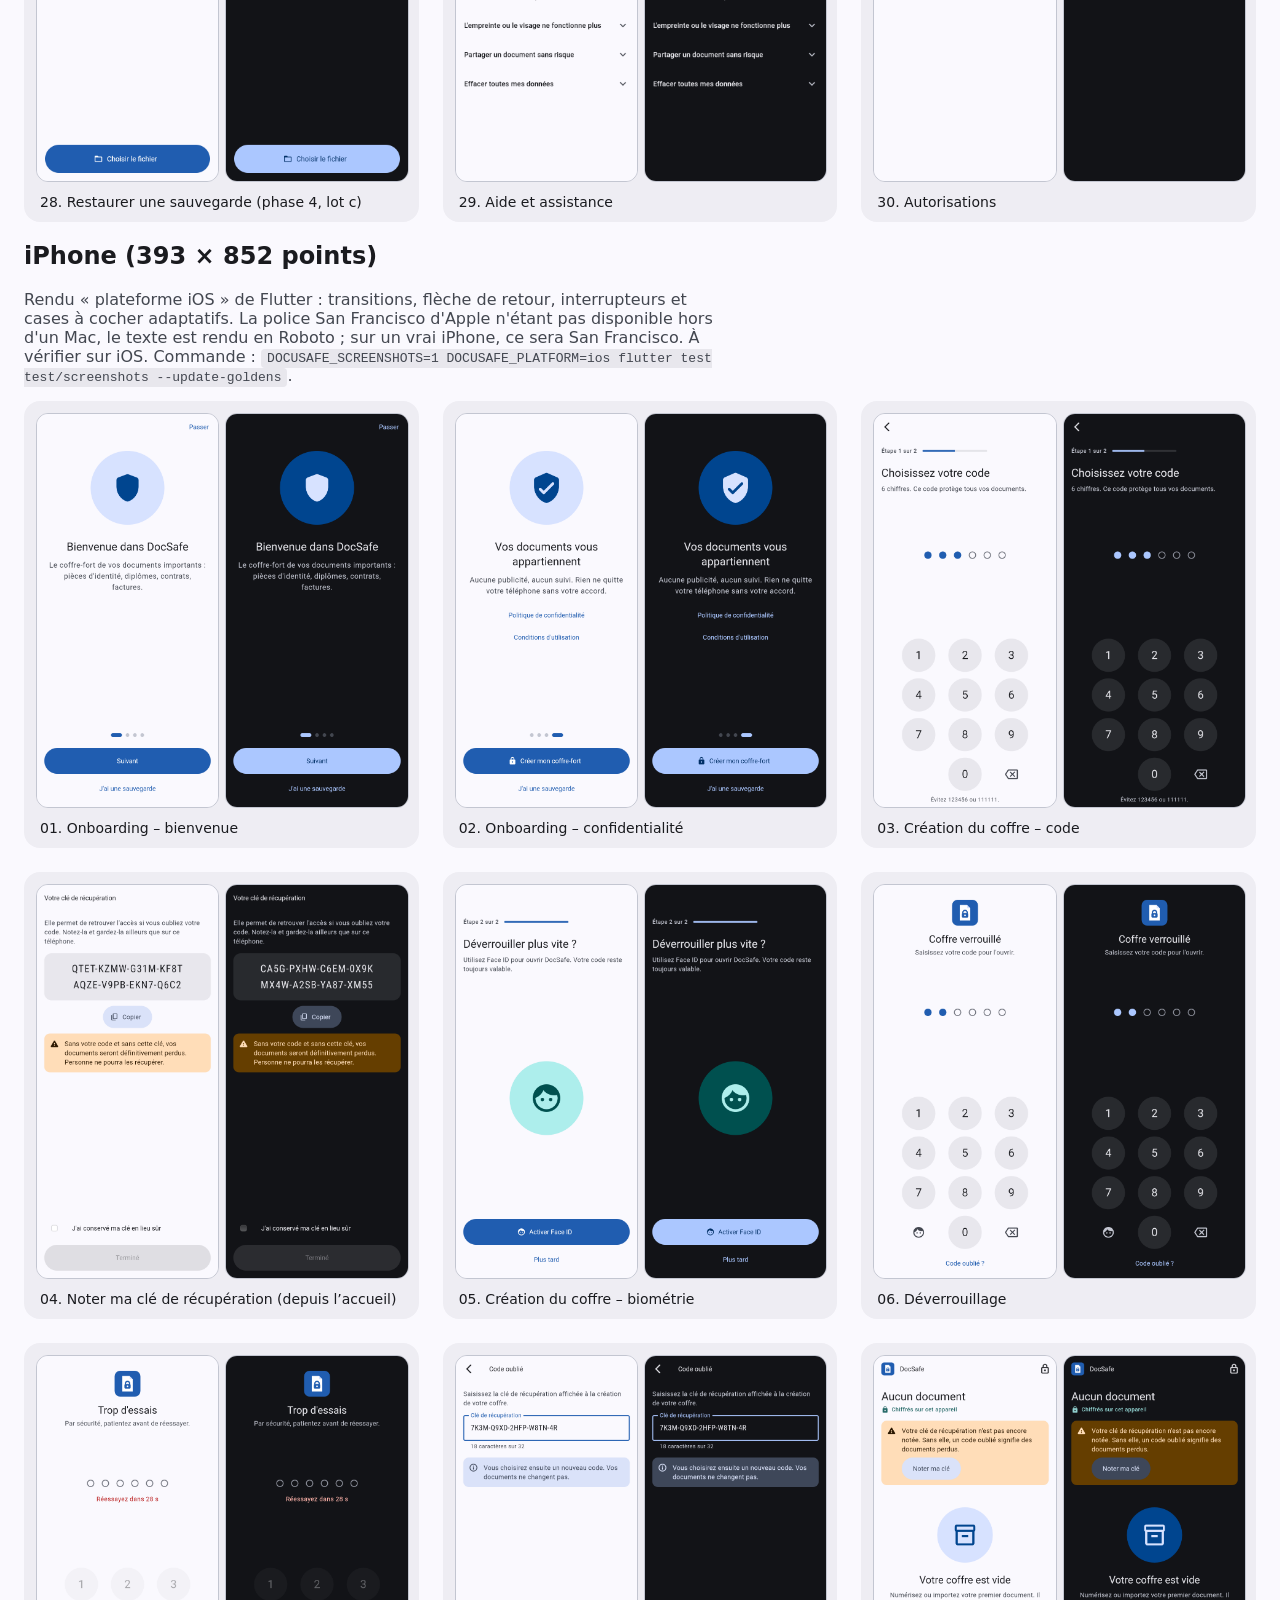
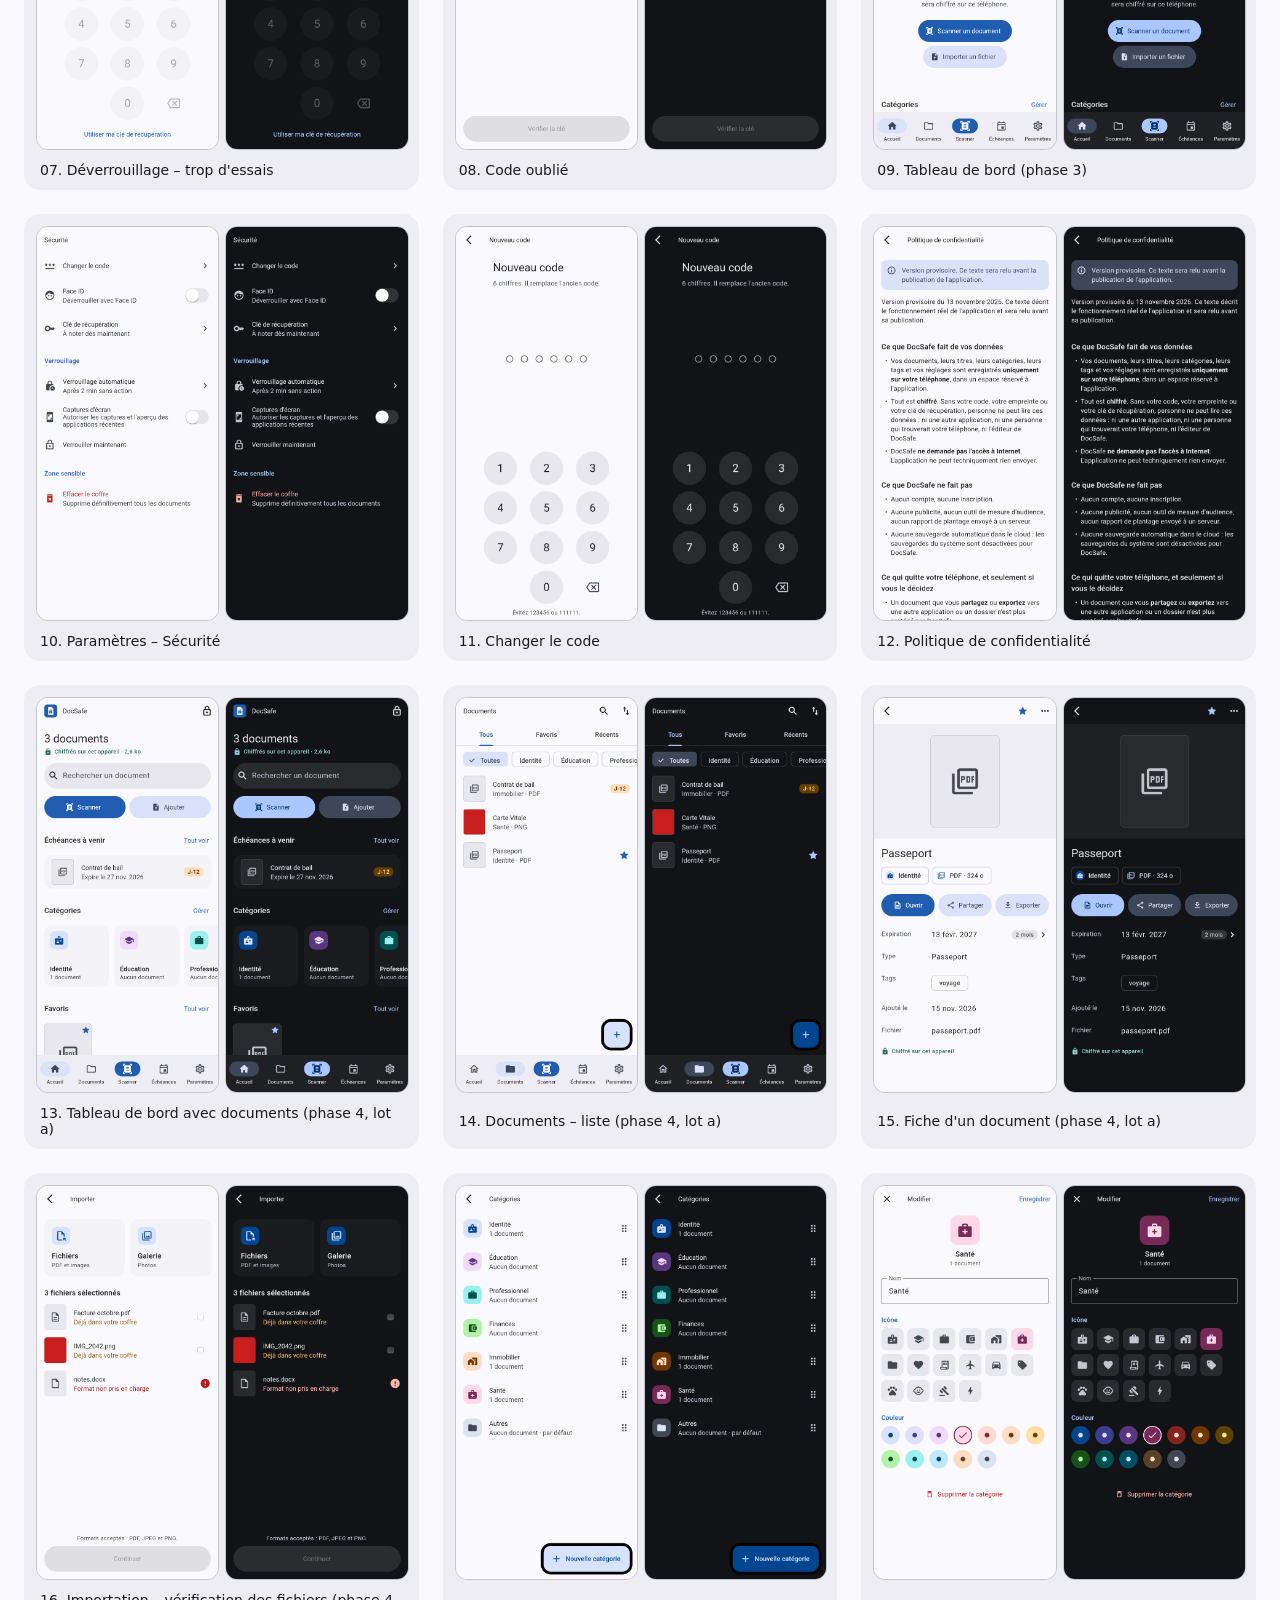
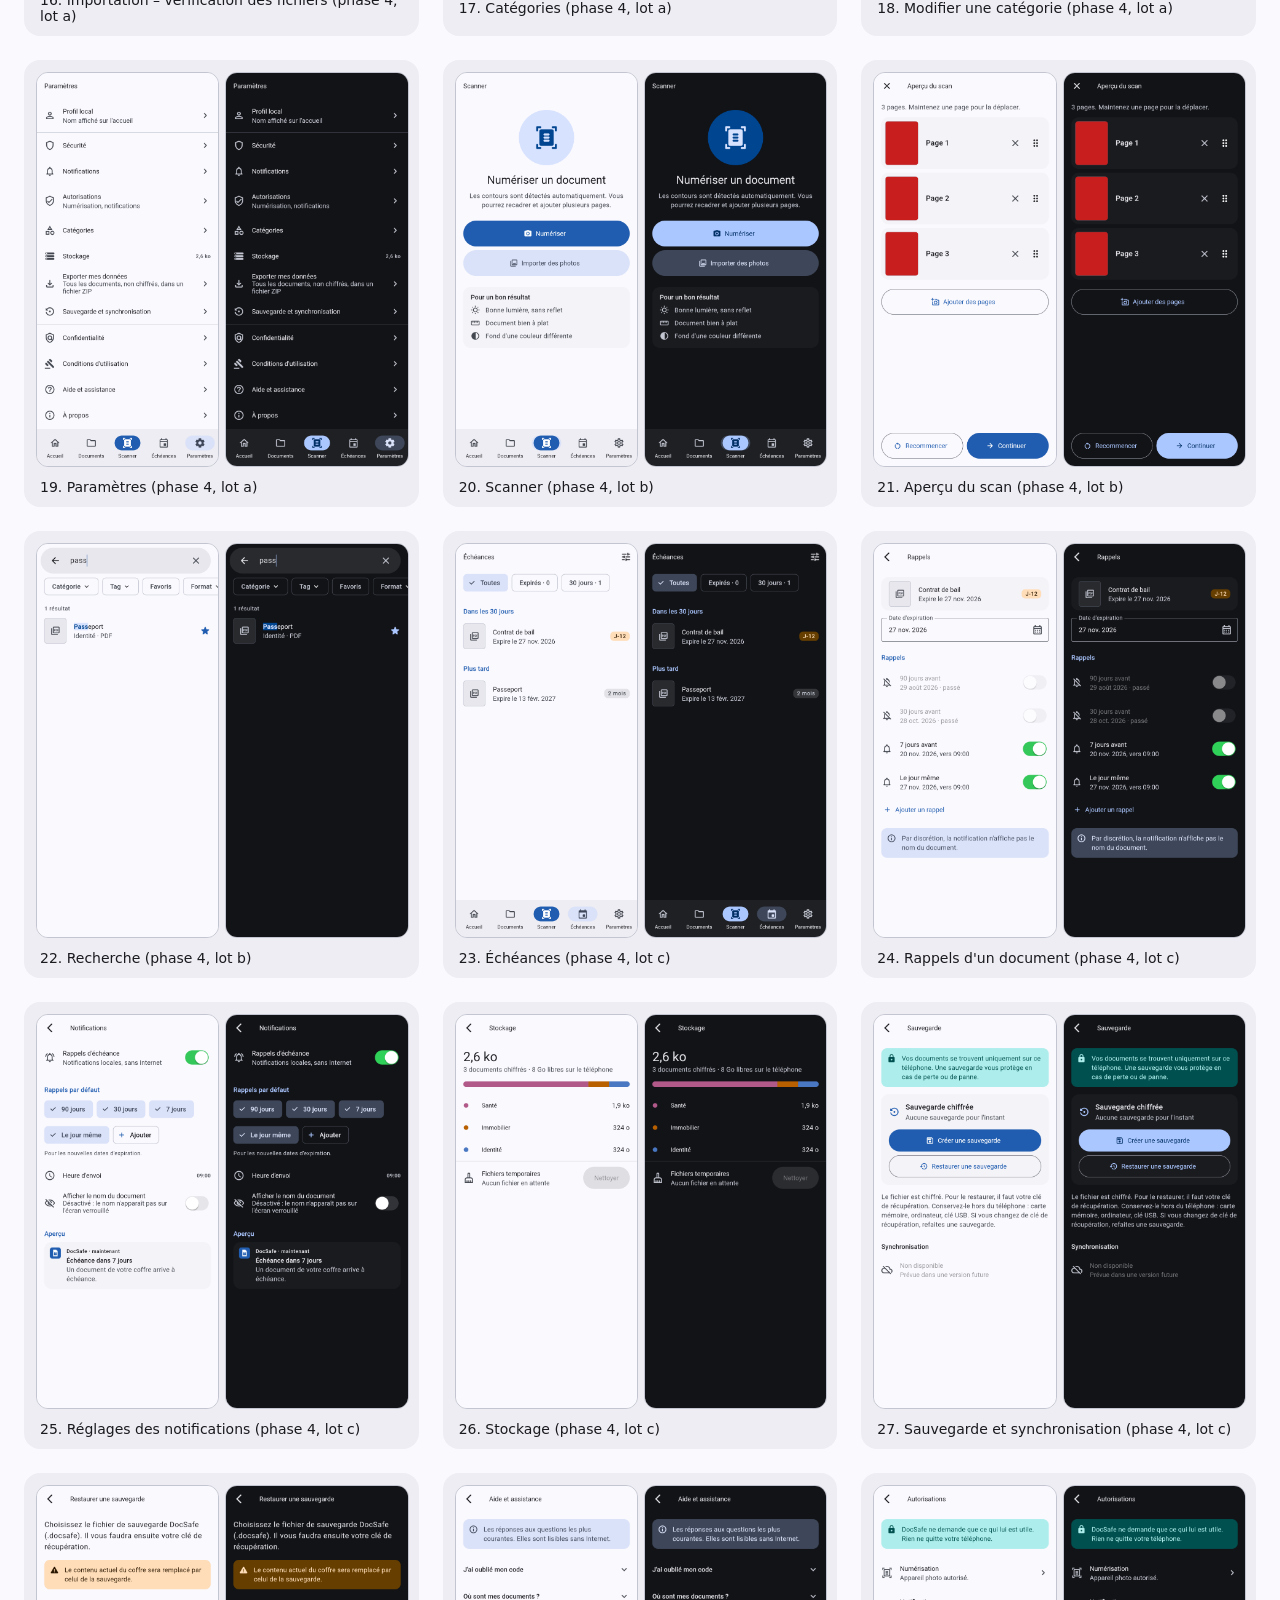
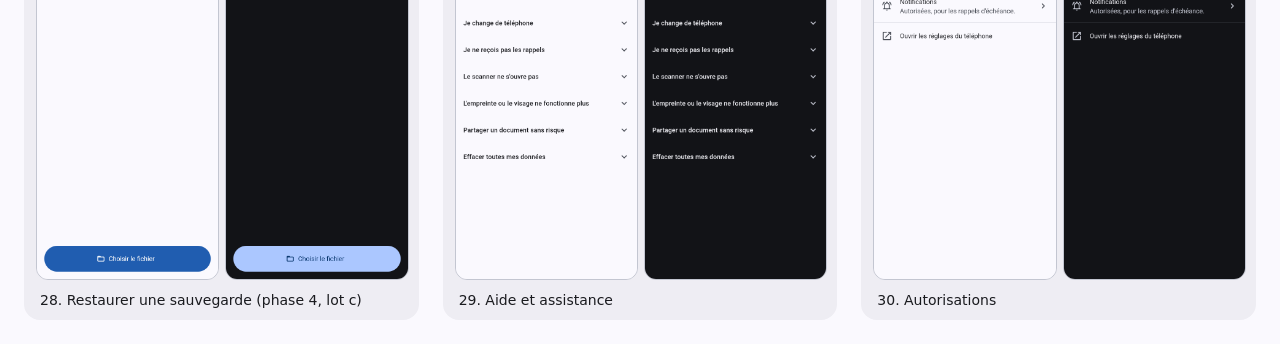
==== commit 647dbdd2: "Retours d'essai sur téléphone : scanner, code, écran verrouillé, autorisations - Scanner : l'autoris" ====
--- a/docs/captures/index.html
+++ b/docs/captures/index.html
@@ -49,6 +49,7 @@
     <figure><img src="27-sauvegarde.png" alt="Sauvegarde et synchronisation (clair)" loading="lazy"><img src="27-sauvegarde-sombre.png" alt="Sauvegarde et synchronisation (sombre)" loading="lazy"><figcaption>27. Sauvegarde et synchronisation (phase 4, lot c)</figcaption></figure>
     <figure><img src="28-restauration.png" alt="Restaurer une sauvegarde (clair)" loading="lazy"><img src="28-restauration-sombre.png" alt="Restaurer une sauvegarde (sombre)" loading="lazy"><figcaption>28. Restaurer une sauvegarde (phase 4, lot c)</figcaption></figure>
     <figure><img src="29-aide.png" alt="Aide et assistance (clair)" loading="lazy"><img src="29-aide-sombre.png" alt="Aide et assistance (sombre)" loading="lazy"><figcaption>29. Aide et assistance</figcaption></figure>
+    <figure><img src="30-autorisations.png" alt="Autorisations (clair)" loading="lazy"><img src="30-autorisations-sombre.png" alt="Autorisations (sombre)" loading="lazy"><figcaption>30. Autorisations</figcaption></figure>
 </div>
 <h2>iPhone (393 × 852 points)</h2>
 <p>Rendu « plateforme iOS » de Flutter : transitions, flèche de retour, interrupteurs et cases à cocher adaptatifs. La police San Francisco d'Apple n'étant pas disponible hors d'un Mac, le texte est rendu en Roboto ; sur un vrai iPhone, ce sera San Francisco. À vérifier sur iOS. Commande : <code>DOCUSAFE_SCREENSHOTS=1 DOCUSAFE_PLATFORM=ios flutter test test/screenshots --update-goldens</code>.</p>
@@ -82,6 +83,7 @@
     <figure><img src="ios/27-sauvegarde.png" alt="Sauvegarde et synchronisation (iOS, clair)" loading="lazy"><img src="ios/27-sauvegarde-sombre.png" alt="Sauvegarde et synchronisation (iOS, sombre)" loading="lazy"><figcaption>27. Sauvegarde et synchronisation (phase 4, lot c)</figcaption></figure>
     <figure><img src="ios/28-restauration.png" alt="Restaurer une sauvegarde (iOS, clair)" loading="lazy"><img src="ios/28-restauration-sombre.png" alt="Restaurer une sauvegarde (iOS, sombre)" loading="lazy"><figcaption>28. Restaurer une sauvegarde (phase 4, lot c)</figcaption></figure>
     <figure><img src="ios/29-aide.png" alt="Aide et assistance (iOS, clair)" loading="lazy"><img src="ios/29-aide-sombre.png" alt="Aide et assistance (iOS, sombre)" loading="lazy"><figcaption>29. Aide et assistance</figcaption></figure>
+    <figure><img src="ios/30-autorisations.png" alt="Autorisations (iOS, clair)" loading="lazy"><img src="ios/30-autorisations-sombre.png" alt="Autorisations (iOS, sombre)" loading="lazy"><figcaption>30. Autorisations</figcaption></figure>
 </div>
 </body>
 </html>
